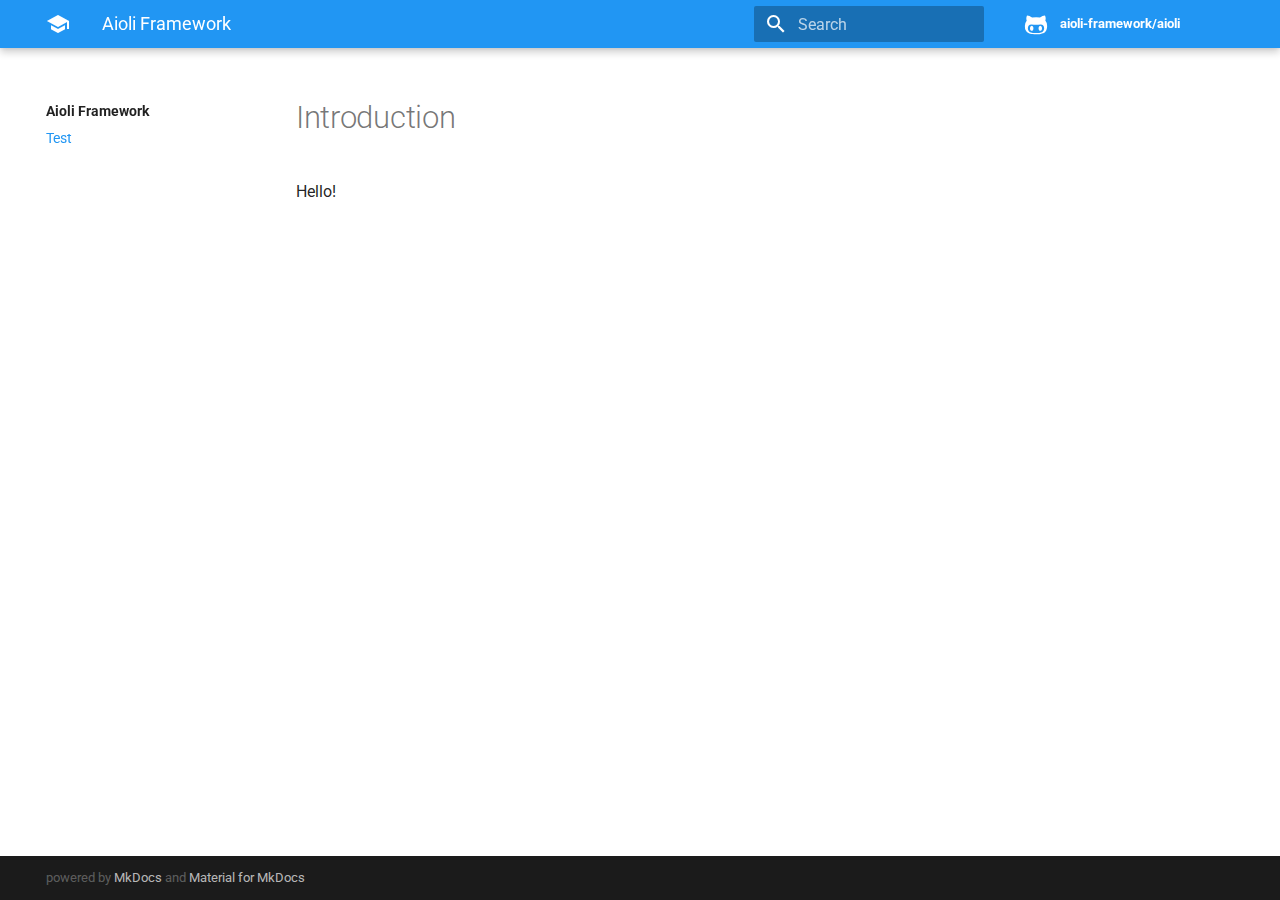
==== index.html @ d4d7bc50 "Deployed 565863e with MkDocs version: 1.0.4" ====
<!doctype html><html lang="en" class="no-js"><head><meta charset="utf-8"><meta name="viewport" content="width=device-width,initial-scale=1"><meta http-equiv="x-ua-compatible" content="ie=edge"><meta name="description" content="Framework for building performant and highly composable asyncio HTTP API packages"><meta name="lang:clipboard.copy" content="Copy to clipboard"><meta name="lang:clipboard.copied" content="Copied to clipboard"><meta name="lang:search.language" content="en"><meta name="lang:search.pipeline.stopwords" content="True"><meta name="lang:search.pipeline.trimmer" content="True"><meta name="lang:search.result.none" content="No matching documents"><meta name="lang:search.result.one" content="1 matching document"><meta name="lang:search.result.other" content="# matching documents"><meta name="lang:search.tokenizer" content="[\s\-]+"><link rel="shortcut icon" href="assets/images/favicon.png"><meta name="generator" content="mkdocs-1.0.4, mkdocs-material-4.3.1"><title>Aioli Framework</title><link rel="stylesheet" href="assets/stylesheets/application.4031d38b.css"><link rel="stylesheet" href="assets/stylesheets/application-palette.224b79ff.css"><meta name="theme-color" content="#2196f3"><script src="assets/javascripts/modernizr.74668098.js"></script><link href="https://fonts.gstatic.com" rel="preconnect" crossorigin><link rel="stylesheet" href="https://fonts.googleapis.com/css?family=Roboto:300,400,400i,700|Roboto+Mono&display=swap"><style>body,input{font-family:"Roboto","Helvetica Neue",Helvetica,Arial,sans-serif}code,kbd,pre{font-family:"Roboto Mono","Courier New",Courier,monospace}</style><link rel="stylesheet" href="assets/fonts/material-icons.css"></head><body dir="ltr" data-md-color-primary="blue" data-md-color-accent="blue"><svg class="md-svg"><defs><svg xmlns="http://www.w3.org/2000/svg" width="416" height="448" viewBox="0 0 416 448" id="__github"><path fill="currentColor" d="M160 304q0 10-3.125 20.5t-10.75 19T128 352t-18.125-8.5-10.75-19T96 304t3.125-20.5 10.75-19T128 256t18.125 8.5 10.75 19T160 304zm160 0q0 10-3.125 20.5t-10.75 19T288 352t-18.125-8.5-10.75-19T256 304t3.125-20.5 10.75-19T288 256t18.125 8.5 10.75 19T320 304zm40 0q0-30-17.25-51T296 232q-10.25 0-48.75 5.25Q229.5 240 208 240t-39.25-2.75Q130.75 232 120 232q-29.5 0-46.75 21T56 304q0 22 8 38.375t20.25 25.75 30.5 15 35 7.375 37.25 1.75h42q20.5 0 37.25-1.75t35-7.375 30.5-15 20.25-25.75T360 304zm56-44q0 51.75-15.25 82.75-9.5 19.25-26.375 33.25t-35.25 21.5-42.5 11.875-42.875 5.5T212 416q-19.5 0-35.5-.75t-36.875-3.125-38.125-7.5-34.25-12.875T37 371.5t-21.5-28.75Q0 312 0 260q0-59.25 34-99-6.75-20.5-6.75-42.5 0-29 12.75-54.5 27 0 47.5 9.875t47.25 30.875Q171.5 96 212 96q37 0 70 8 26.25-20.5 46.75-30.25T376 64q12.75 25.5 12.75 54.5 0 21.75-6.75 42 34 40 34 99.5z"/></svg></defs></svg> <input class="md-toggle" data-md-toggle="drawer" type="checkbox" id="__drawer" autocomplete="off"> <input class="md-toggle" data-md-toggle="search" type="checkbox" id="__search" autocomplete="off"> <label class="md-overlay" data-md-component="overlay" for="__drawer"></label><a href="#introduction" tabindex="1" class="md-skip">Skip to content </a><header class="md-header" data-md-component="header"><nav class="md-header-nav md-grid"><div class="md-flex"><div class="md-flex__cell md-flex__cell--shrink"><a href="." title="Aioli Framework" class="md-header-nav__button md-logo"><i class="md-icon"></i></a></div><div class="md-flex__cell md-flex__cell--shrink"><label class="md-icon md-icon--menu md-header-nav__button" for="__drawer"></label></div><div class="md-flex__cell md-flex__cell--stretch"><div class="md-flex__ellipsis md-header-nav__title" data-md-component="title"><span class="md-header-nav__topic">Aioli Framework</span><span class="md-header-nav__topic">Test</span></div></div><div class="md-flex__cell md-flex__cell--shrink"><label class="md-icon md-icon--search md-header-nav__button" for="__search"></label><div class="md-search" data-md-component="search" role="dialog"><label class="md-search__overlay" for="__search"></label><div class="md-search__inner" role="search"><form class="md-search__form" name="search"><input type="text" class="md-search__input" name="query" placeholder="Search" autocapitalize="off" autocorrect="off" autocomplete="off" spellcheck="false" data-md-component="query" data-md-state="active"> <label class="md-icon md-search__icon" for="__search"></label> <button type="reset" class="md-icon md-search__icon" data-md-component="reset" tabindex="-1">&#xE5CD;</button></form><div class="md-search__output"><div class="md-search__scrollwrap" data-md-scrollfix><div class="md-search-result" data-md-component="result"><div class="md-search-result__meta">Type to start searching</div><ol class="md-search-result__list"></ol></div></div></div></div></div></div><div class="md-flex__cell md-flex__cell--shrink"><div class="md-header-nav__source"><a href="https://github.com/aioli-framework/aioli" title="Go to repository" class="md-source" data-md-source="github"><div class="md-source__icon"><svg viewBox="0 0 24 24" width="24" height="24"><use xlink:href="#__github" width="24" height="24"></use></svg></div><div class="md-source__repository">aioli-framework/aioli</div></a></div></div></div></nav></header><div class="md-container"><main class="md-main"><div class="md-main__inner md-grid" data-md-component="container"><div class="md-sidebar md-sidebar--primary" data-md-component="navigation"><div class="md-sidebar__scrollwrap"><div class="md-sidebar__inner"><nav class="md-nav md-nav--primary" data-md-level="0"><label class="md-nav__title md-nav__title--site" for="__drawer"><a href="." title="Aioli Framework" class="md-nav__button md-logo"><i class="md-icon"></i></a>Aioli Framework</label><div class="md-nav__source"><a href="https://github.com/aioli-framework/aioli" title="Go to repository" class="md-source" data-md-source="github"><div class="md-source__icon"><svg viewBox="0 0 24 24" width="24" height="24"><use xlink:href="#__github" width="24" height="24"></use></svg></div><div class="md-source__repository">aioli-framework/aioli</div></a></div><ul class="md-nav__list" data-md-scrollfix><li class="md-nav__item md-nav__item--active"><input class="md-toggle md-nav__toggle" data-md-toggle="toc" type="checkbox" id="__toc"><a href="." title="Test" class="md-nav__link md-nav__link--active">Test</a></li></ul></nav></div></div></div><div class="md-sidebar md-sidebar--secondary" data-md-component="toc"><div class="md-sidebar__scrollwrap"><div class="md-sidebar__inner"><nav class="md-nav md-nav--secondary"></nav></div></div></div><div class="md-content"><article class="md-content__inner md-typeset"><h1 id="introduction">Introduction</h1>
<p>Hello!</p></article></div></div></main><footer class="md-footer"><div class="md-footer-meta md-typeset"><div class="md-footer-meta__inner md-grid"><div class="md-footer-copyright">powered by <a href="https://www.mkdocs.org">MkDocs</a> and <a href="https://squidfunk.github.io/mkdocs-material/">Material for MkDocs</a></div></div></div></footer></div><script src="assets/javascripts/application.b260a35d.js"></script><script>app.initialize({version:"1.0.4",url:{base:"."}})</script></body></html>
---- assets/stylesheets/application.4031d38b.css ----
@charset "UTF-8";html{box-sizing:border-box}*,:after,:before{box-sizing:inherit}html{-webkit-text-size-adjust:none;-moz-text-size-adjust:none;-ms-text-size-adjust:none;text-size-adjust:none}body{margin:0}hr{overflow:visible;box-sizing:content-box}a{-webkit-text-decoration-skip:objects}a,button,input,label{-webkit-tap-highlight-color:transparent}a{color:inherit;text-decoration:none}small,sub,sup{font-size:80%}sub,sup{position:relative;line-height:0;vertical-align:baseline}sub{bottom:-.25em}sup{top:-.5em}img{border-style:none}table{border-collapse:separate;border-spacing:0}td,th{font-weight:400;vertical-align:top}button{margin:0;padding:0;border:0;outline-style:none;background:transparent;font-size:inherit}input{border:0;outline:0}.md-clipboard:before,.md-icon,.md-nav__button,.md-nav__link:after,.md-nav__title:before,.md-search-result__article--document:before,.md-source-file:before,.md-typeset .admonition>.admonition-title:before,.md-typeset .admonition>summary:before,.md-typeset .critic.comment:before,.md-typeset .footnote-backref,.md-typeset .task-list-control .task-list-indicator:before,.md-typeset details>.admonition-title:before,.md-typeset details>summary:before,.md-typeset summary:after{font-family:Material Icons;font-style:normal;font-variant:normal;font-weight:400;line-height:1;text-transform:none;white-space:nowrap;speak:none;word-wrap:normal;direction:ltr}.md-content__icon,.md-footer-nav__button,.md-header-nav__button,.md-nav__button,.md-nav__title:before,.md-search-result__article--document:before{display:inline-block;margin:.2rem;padding:.4rem;font-size:1.2rem;cursor:pointer}.md-icon--arrow-back:before{content:""}.md-icon--arrow-forward:before{content:""}.md-icon--menu:before{content:""}.md-icon--search:before{content:""}[dir=rtl] .md-icon--arrow-back:before{content:""}[dir=rtl] .md-icon--arrow-forward:before{content:""}body{-webkit-font-smoothing:antialiased;-moz-osx-font-smoothing:grayscale}body,input{color:rgba(0,0,0,.87);-webkit-font-feature-settings:"kern","liga";font-feature-settings:"kern","liga";font-family:Helvetica Neue,Helvetica,Arial,sans-serif}code,kbd,pre{color:rgba(0,0,0,.87);-webkit-font-feature-settings:"kern";font-feature-settings:"kern";font-family:Courier New,Courier,monospace}.md-typeset{font-size:.8rem;line-height:1.6;-webkit-print-color-adjust:exact}.md-typeset blockquote,.md-typeset ol,.md-typeset p,.md-typeset ul{margin:1em 0}.md-typeset h1{margin:0 0 2rem;color:rgba(0,0,0,.54);font-size:1.5625rem;line-height:1.3}.md-typeset h1,.md-typeset h2{font-weight:300;letter-spacing:-.01em}.md-typeset h2{margin:2rem 0 .8rem;font-size:1.25rem;line-height:1.4}.md-typeset h3{margin:1.6rem 0 .8rem;font-size:1rem;font-weight:400;letter-spacing:-.01em;line-height:1.5}.md-typeset h2+h3{margin-top:.8rem}.md-typeset h4{font-size:.8rem}.md-typeset h4,.md-typeset h5,.md-typeset h6{margin:.8rem 0;font-weight:700;letter-spacing:-.01em}.md-typeset h5,.md-typeset h6{color:rgba(0,0,0,.54);font-size:.64rem}.md-typeset h5{text-transform:uppercase}.md-typeset hr{margin:1.5em 0;border-bottom:.05rem dotted rgba(0,0,0,.26)}.md-typeset a{color:#3f51b5;word-break:break-word}.md-typeset a,.md-typeset a:before{transition:color .125s}.md-typeset a:active,.md-typeset a:hover{color:#536dfe}.md-typeset code,.md-typeset pre{background-color:hsla(0,0%,92.5%,.5);color:#37474f;font-size:85%;direction:ltr}.md-typeset code{margin:0 .29412em;padding:.07353em 0;border-radius:.1rem;box-shadow:.29412em 0 0 hsla(0,0%,92.5%,.5),-.29412em 0 0 hsla(0,0%,92.5%,.5);word-break:break-word;-webkit-box-decoration-break:clone;box-decoration-break:clone}.md-typeset h1 code,.md-typeset h2 code,.md-typeset h3 code,.md-typeset h4 code,.md-typeset h5 code,.md-typeset h6 code{margin:0;background-color:transparent;box-shadow:none}.md-typeset a>code{margin:inherit;padding:inherit;border-radius:initial;background-color:inherit;color:inherit;box-shadow:none}.md-typeset pre{position:relative;margin:1em 0;border-radius:.1rem;line-height:1.4;-webkit-overflow-scrolling:touch}.md-typeset pre>code{display:block;margin:0;padding:.525rem .6rem;background-color:transparent;font-size:inherit;box-shadow:none;-webkit-box-decoration-break:slice;box-decoration-break:slice;overflow:auto}.md-typeset pre>code::-webkit-scrollbar{width:.2rem;height:.2rem}.md-typeset pre>code::-webkit-scrollbar-thumb{background-color:rgba(0,0,0,.26)}.md-typeset pre>code::-webkit-scrollbar-thumb:hover{background-color:#536dfe}.md-typeset kbd{padding:0 .29412em;border-radius:.15rem;border:.05rem solid #c9c9c9;border-bottom-color:#bcbcbc;background-color:#fcfcfc;color:#555;font-size:85%;box-shadow:0 .05rem 0 #b0b0b0;word-break:break-word}.md-typeset mark{margin:0 .25em;padding:.0625em 0;border-radius:.1rem;background-color:rgba(255,235,59,.5);box-shadow:.25em 0 0 rgba(255,235,59,.5),-.25em 0 0 rgba(255,235,59,.5);word-break:break-word;-webkit-box-decoration-break:clone;box-decoration-break:clone}.md-typeset abbr{border-bottom:.05rem dotted rgba(0,0,0,.54);text-decoration:none;cursor:help}.md-typeset small{opacity:.75}.md-typeset sub,.md-typeset sup{margin-left:.07812em}[dir=rtl] .md-typeset sub,[dir=rtl] .md-typeset sup{margin-right:.07812em;margin-left:0}.md-typeset blockquote{padding-left:.6rem;border-left:.2rem solid rgba(0,0,0,.26);color:rgba(0,0,0,.54)}[dir=rtl] .md-typeset blockquote{padding-right:.6rem;padding-left:0;border-right:.2rem solid rgba(0,0,0,.26);border-left:initial}.md-typeset ul{list-style-type:disc}.md-typeset ol,.md-typeset ul{margin-left:.625em;padding:0}[dir=rtl] .md-typeset ol,[dir=rtl] .md-typeset ul{margin-right:.625em;margin-left:0}.md-typeset ol ol,.md-typeset ul ol{list-style-type:lower-alpha}.md-typeset ol ol ol,.md-typeset ul ol ol{list-style-type:lower-roman}.md-typeset ol li,.md-typeset ul li{margin-bottom:.5em;margin-left:1.25em}[dir=rtl] .md-typeset ol li,[dir=rtl] .md-typeset ul li{margin-right:1.25em;margin-left:0}.md-typeset ol li blockquote,.md-typeset ol li p,.md-typeset ul li blockquote,.md-typeset ul li p{margin:.5em 0}.md-typeset ol li:last-child,.md-typeset ul li:last-child{margin-bottom:0}.md-typeset ol li ol,.md-typeset ol li ul,.md-typeset ul li ol,.md-typeset ul li ul{margin:.5em 0 .5em .625em}[dir=rtl] .md-typeset ol li ol,[dir=rtl] .md-typeset ol li ul,[dir=rtl] .md-typeset ul li ol,[dir=rtl] .md-typeset ul li ul{margin-right:.625em;margin-left:0}.md-typeset dd{margin:1em 0 1em 1.875em}[dir=rtl] .md-typeset dd{margin-right:1.875em;margin-left:0}.md-typeset iframe,.md-typeset img,.md-typeset svg{max-width:100%}.md-typeset table:not([class]){box-shadow:0 2px 2px 0 rgba(0,0,0,.14),0 1px 5px 0 rgba(0,0,0,.12),0 3px 1px -2px rgba(0,0,0,.2);display:inline-block;max-width:100%;border-radius:.1rem;font-size:.64rem;overflow:auto;-webkit-overflow-scrolling:touch}.md-typeset table:not([class])+*{margin-top:1.5em}.md-typeset table:not([class]) td:not([align]),.md-typeset table:not([class]) th:not([align]){text-align:left}[dir=rtl] .md-typeset table:not([class]) td:not([align]),[dir=rtl] .md-typeset table:not([class]) th:not([align]){text-align:right}.md-typeset table:not([class]) th{min-width:5rem;padding:.6rem .8rem;background-color:rgba(0,0,0,.54);color:#fff;vertical-align:top}.md-typeset table:not([class]) td{padding:.6rem .8rem;border-top:.05rem solid rgba(0,0,0,.07);vertical-align:top}.md-typeset table:not([class]) tr{transition:background-color .125s}.md-typeset table:not([class]) tr:hover{background-color:rgba(0,0,0,.035);box-shadow:inset 0 .05rem 0 #fff}.md-typeset table:not([class]) tr:first-child td{border-top:0}.md-typeset table:not([class]) a{word-break:normal}.md-typeset__scrollwrap{margin:1em -.8rem;overflow-x:auto;-webkit-overflow-scrolling:touch}.md-typeset .md-typeset__table{display:inline-block;margin-bottom:.5em;padding:0 .8rem}.md-typeset .md-typeset__table table{display:table;width:100%;margin:0;overflow:hidden}html{font-size:125%;overflow-x:hidden}body,html{height:100%}body{position:relative;font-size:.5rem}hr{display:block;height:.05rem;padding:0;border:0}.md-svg{display:none}.md-grid{max-width:61rem;margin-right:auto;margin-left:auto}.md-container,.md-main{overflow:auto}.md-container{display:table;width:100%;height:100%;padding-top:2.4rem;table-layout:fixed}.md-main{display:table-row;height:100%}.md-main__inner{height:100%;padding-top:1.5rem;padding-bottom:.05rem}.md-toggle{display:none}.md-overlay{position:fixed;top:0;width:0;height:0;transition:width 0s .25s,height 0s .25s,opacity .25s;background-color:rgba(0,0,0,.54);opacity:0;z-index:3}.md-flex{display:table}.md-flex__cell{display:table-cell;position:relative;vertical-align:top}.md-flex__cell--shrink{width:0}.md-flex__cell--stretch{display:table;width:100%;table-layout:fixed}.md-flex__ellipsis{display:table-cell;text-overflow:ellipsis;white-space:nowrap;overflow:hidden}.md-skip{position:fixed;width:.05rem;height:.05rem;margin:.5rem;padding:.3rem .5rem;-webkit-transform:translateY(.4rem);transform:translateY(.4rem);border-radius:.1rem;background-color:rgba(0,0,0,.87);color:#fff;font-size:.64rem;opacity:0;overflow:hidden}.md-skip:focus{width:auto;height:auto;clip:auto;-webkit-transform:translateX(0);transform:translateX(0);transition:opacity .175s 75ms,-webkit-transform .25s cubic-bezier(.4,0,.2,1);transition:transform .25s cubic-bezier(.4,0,.2,1),opacity .175s 75ms;transition:transform .25s cubic-bezier(.4,0,.2,1),opacity .175s 75ms,-webkit-transform .25s cubic-bezier(.4,0,.2,1);opacity:1;z-index:10}@page{margin:25mm}.md-clipboard{position:absolute;top:.3rem;right:.3rem;width:1.4rem;height:1.4rem;border-radius:.1rem;font-size:.8rem;cursor:pointer;z-index:1;-webkit-backface-visibility:hidden;backface-visibility:hidden}.md-clipboard:before{transition:color .25s,opacity .25s;color:rgba(0,0,0,.07);content:"\E14D"}.codehilite:hover .md-clipboard:before,.md-typeset .highlight:hover .md-clipboard:before,pre:hover .md-clipboard:before{color:rgba(0,0,0,.54)}.md-clipboard:focus:before,.md-clipboard:hover:before{color:#536dfe}.md-clipboard__message{display:block;position:absolute;top:0;right:1.7rem;padding:.3rem .5rem;-webkit-transform:translateX(.4rem);transform:translateX(.4rem);transition:opacity .175s,-webkit-transform .25s cubic-bezier(.9,.1,.9,0);transition:transform .25s cubic-bezier(.9,.1,.9,0),opacity .175s;transition:transform .25s cubic-bezier(.9,.1,.9,0),opacity .175s,-webkit-transform .25s cubic-bezier(.9,.1,.9,0);border-radius:.1rem;background-color:rgba(0,0,0,.54);color:#fff;font-size:.64rem;white-space:nowrap;opacity:0;pointer-events:none}.md-clipboard__message--active{-webkit-transform:translateX(0);transform:translateX(0);transition:opacity .175s 75ms,-webkit-transform .25s cubic-bezier(.4,0,.2,1);transition:transform .25s cubic-bezier(.4,0,.2,1),opacity .175s 75ms;transition:transform .25s cubic-bezier(.4,0,.2,1),opacity .175s 75ms,-webkit-transform .25s cubic-bezier(.4,0,.2,1);opacity:1;pointer-events:auto}.md-clipboard__message:before{content:attr(aria-label)}.md-clipboard__message:after{display:block;position:absolute;top:50%;right:-.2rem;width:0;margin-top:-.2rem;border-color:transparent rgba(0,0,0,.54);border-style:solid;border-width:.2rem 0 .2rem .2rem;content:""}.md-content__inner{margin:0 .8rem 1.2rem;padding-top:.6rem}.md-content__inner:before{display:block;height:.4rem;content:""}.md-content__inner>:last-child{margin-bottom:0}.md-content__icon{position:relative;margin:.4rem 0;padding:0;float:right}.md-typeset .md-content__icon{color:rgba(0,0,0,.26)}.md-header{position:fixed;top:0;right:0;left:0;height:2.4rem;transition:background-color .25s,color .25s;background-color:#3f51b5;color:#fff;box-shadow:none;z-index:2;-webkit-backface-visibility:hidden;backface-visibility:hidden}.no-js .md-header{transition:none;box-shadow:none}.md-header[data-md-state=shadow]{transition:background-color .25s,color .25s,box-shadow .25s;box-shadow:0 0 .2rem rgba(0,0,0,.1),0 .2rem .4rem rgba(0,0,0,.2)}.md-header-nav{padding:0 .2rem}.md-header-nav__button{position:relative;transition:opacity .25s;z-index:1}.md-header-nav__button:hover{opacity:.7}.md-header-nav__button.md-logo *{display:block}.no-js .md-header-nav__button.md-icon--search{display:none}.md-header-nav__topic{display:block;position:absolute;transition:opacity .15s,-webkit-transform .4s cubic-bezier(.1,.7,.1,1);transition:transform .4s cubic-bezier(.1,.7,.1,1),opacity .15s;transition:transform .4s cubic-bezier(.1,.7,.1,1),opacity .15s,-webkit-transform .4s cubic-bezier(.1,.7,.1,1);text-overflow:ellipsis;white-space:nowrap;overflow:hidden}.md-header-nav__topic+.md-header-nav__topic{-webkit-transform:translateX(1.25rem);transform:translateX(1.25rem);transition:opacity .15s,-webkit-transform .4s cubic-bezier(1,.7,.1,.1);transition:transform .4s cubic-bezier(1,.7,.1,.1),opacity .15s;transition:transform .4s cubic-bezier(1,.7,.1,.1),opacity .15s,-webkit-transform .4s cubic-bezier(1,.7,.1,.1);opacity:0;z-index:-1;pointer-events:none}[dir=rtl] .md-header-nav__topic+.md-header-nav__topic{-webkit-transform:translateX(-1.25rem);transform:translateX(-1.25rem)}.no-js .md-header-nav__topic{position:static}.no-js .md-header-nav__topic+.md-header-nav__topic{display:none}.md-header-nav__title{padding:0 1rem;font-size:.9rem;line-height:2.4rem}.md-header-nav__title[data-md-state=active] .md-header-nav__topic{-webkit-transform:translateX(-1.25rem);transform:translateX(-1.25rem);transition:opacity .15s,-webkit-transform .4s cubic-bezier(1,.7,.1,.1);transition:transform .4s cubic-bezier(1,.7,.1,.1),opacity .15s;transition:transform .4s cubic-bezier(1,.7,.1,.1),opacity .15s,-webkit-transform .4s cubic-bezier(1,.7,.1,.1);opacity:0;z-index:-1;pointer-events:none}[dir=rtl] .md-header-nav__title[data-md-state=active] .md-header-nav__topic{-webkit-transform:translateX(1.25rem);transform:translateX(1.25rem)}.md-header-nav__title[data-md-state=active] .md-header-nav__topic+.md-header-nav__topic{-webkit-transform:translateX(0);transform:translateX(0);transition:opacity .15s,-webkit-transform .4s cubic-bezier(.1,.7,.1,1);transition:transform .4s cubic-bezier(.1,.7,.1,1),opacity .15s;transition:transform .4s cubic-bezier(.1,.7,.1,1),opacity .15s,-webkit-transform .4s cubic-bezier(.1,.7,.1,1);opacity:1;z-index:0;pointer-events:auto}.md-header-nav__source{display:none}.md-hero{transition:background .25s;background-color:#3f51b5;color:#fff;font-size:1rem;overflow:hidden}.md-hero__inner{margin-top:1rem;padding:.8rem .8rem .4rem;transition:opacity .25s,-webkit-transform .4s cubic-bezier(.1,.7,.1,1);transition:transform .4s cubic-bezier(.1,.7,.1,1),opacity .25s;transition:transform .4s cubic-bezier(.1,.7,.1,1),opacity .25s,-webkit-transform .4s cubic-bezier(.1,.7,.1,1);transition-delay:.1s}[data-md-state=hidden] .md-hero__inner{pointer-events:none;-webkit-transform:translateY(.625rem);transform:translateY(.625rem);transition:opacity .1s 0s,-webkit-transform 0s .4s;transition:transform 0s .4s,opacity .1s 0s;transition:transform 0s .4s,opacity .1s 0s,-webkit-transform 0s .4s;opacity:0}.md-hero--expand .md-hero__inner{margin-bottom:1.2rem}.md-footer-nav{background-color:rgba(0,0,0,.87);color:#fff}.md-footer-nav__inner{padding:.2rem;overflow:auto}.md-footer-nav__link{padding-top:1.4rem;padding-bottom:.4rem;transition:opacity .25s}.md-footer-nav__link:hover{opacity:.7}.md-footer-nav__link--prev{width:25%;float:left}[dir=rtl] .md-footer-nav__link--prev{float:right}.md-footer-nav__link--next{width:75%;float:right;text-align:right}[dir=rtl] .md-footer-nav__link--next{float:left;text-align:left}.md-footer-nav__button{transition:background .25s}.md-footer-nav__title{position:relative;padding:0 1rem;font-size:.9rem;line-height:2.4rem}.md-footer-nav__direction{position:absolute;right:0;left:0;margin-top:-1rem;padding:0 1rem;color:hsla(0,0%,100%,.7);font-size:.75rem}.md-footer-meta{background-color:rgba(0,0,0,.895)}.md-footer-meta__inner{padding:.2rem;overflow:auto}html .md-footer-meta.md-typeset a{color:hsla(0,0%,100%,.7)}html .md-footer-meta.md-typeset a:focus,html .md-footer-meta.md-typeset a:hover{color:#fff}.md-footer-copyright{margin:0 .6rem;padding:.4rem 0;color:hsla(0,0%,100%,.3);font-size:.64rem}.md-footer-copyright__highlight{color:hsla(0,0%,100%,.7)}.md-footer-social{margin:0 .4rem;padding:.2rem 0 .6rem}.md-footer-social__link{display:inline-block;width:1.6rem;height:1.6rem;font-size:.8rem;text-align:center}.md-footer-social__link:before{line-height:1.9}.md-nav{font-size:.7rem;line-height:1.3}.md-nav__title{display:block;padding:0 .6rem;font-weight:700;text-overflow:ellipsis;overflow:hidden}.md-nav__title:before{display:none;content:"\E5C4"}[dir=rtl] .md-nav__title:before{content:"\E5C8"}.md-nav__title .md-nav__button{display:none}.md-nav__list{margin:0;padding:0;list-style:none}.md-nav__item{padding:0 .6rem}.md-nav__item:last-child{padding-bottom:.6rem}.md-nav__item .md-nav__item{padding-right:0}[dir=rtl] .md-nav__item .md-nav__item{padding-right:.6rem;padding-left:0}.md-nav__item .md-nav__item:last-child{padding-bottom:0}.md-nav__button img{width:100%;height:auto}.md-nav__link{display:block;margin-top:.625em;transition:color .125s;text-overflow:ellipsis;cursor:pointer;overflow:hidden}.md-nav__item--nested>.md-nav__link:after{content:"\E313"}html .md-nav__link[for=__toc],html .md-nav__link[for=__toc]+.md-nav__link:after,html .md-nav__link[for=__toc]~.md-nav{display:none}.md-nav__link[data-md-state=blur]{color:rgba(0,0,0,.54)}.md-nav__link--active,.md-nav__link:active{color:#3f51b5}.md-nav__item--nested>.md-nav__link{color:inherit}.md-nav__link:focus,.md-nav__link:hover{color:#536dfe}.md-nav__source,.no-js .md-search{display:none}.md-search__overlay{opacity:0;z-index:1}.md-search__form{position:relative}.md-search__input{position:relative;padding:0 2.2rem 0 3.6rem;text-overflow:ellipsis;z-index:2}[dir=rtl] .md-search__input{padding:0 3.6rem 0 2.2rem}.md-search__input::-webkit-input-placeholder{transition:color .25s cubic-bezier(.1,.7,.1,1)}.md-search__input:-ms-input-placeholder{transition:color .25s cubic-bezier(.1,.7,.1,1)}.md-search__input::-ms-input-placeholder{transition:color .25s cubic-bezier(.1,.7,.1,1)}.md-search__input::placeholder{transition:color .25s cubic-bezier(.1,.7,.1,1)}.md-search__input::-webkit-input-placeholder,.md-search__input~.md-search__icon{color:rgba(0,0,0,.54)}.md-search__input:-ms-input-placeholder,.md-search__input~.md-search__icon{color:rgba(0,0,0,.54)}.md-search__input::-ms-input-placeholder,.md-search__input~.md-search__icon{color:rgba(0,0,0,.54)}.md-search__input::placeholder,.md-search__input~.md-search__icon{color:rgba(0,0,0,.54)}.md-search__input::-ms-clear{display:none}.md-search__icon{position:absolute;transition:color .25s cubic-bezier(.1,.7,.1,1),opacity .25s;font-size:1.2rem;cursor:pointer;z-index:2}.md-search__icon:hover{opacity:.7}.md-search__icon[for=__search]{top:.3rem;left:.5rem}[dir=rtl] .md-search__icon[for=__search]{right:.5rem;left:auto}.md-search__icon[for=__search]:before{content:"\E8B6"}.md-search__icon[type=reset]{top:.3rem;right:.5rem;-webkit-transform:scale(.125);transform:scale(.125);transition:opacity .15s,-webkit-transform .15s cubic-bezier(.1,.7,.1,1);transition:transform .15s cubic-bezier(.1,.7,.1,1),opacity .15s;transition:transform .15s cubic-bezier(.1,.7,.1,1),opacity .15s,-webkit-transform .15s cubic-bezier(.1,.7,.1,1);opacity:0}[dir=rtl] .md-search__icon[type=reset]{right:auto;left:.5rem}[data-md-toggle=search]:checked~.md-header .md-search__input:valid~.md-search__icon[type=reset]{-webkit-transform:scale(1);transform:scale(1);opacity:1}[data-md-toggle=search]:checked~.md-header .md-search__input:valid~.md-search__icon[type=reset]:hover{opacity:.7}.md-search__output{position:absolute;width:100%;border-radius:0 0 .1rem .1rem;overflow:hidden;z-index:1}.md-search__scrollwrap{height:100%;background-color:#fff;box-shadow:inset 0 .05rem 0 rgba(0,0,0,.07);overflow-y:auto;-webkit-overflow-scrolling:touch}.md-search-result{color:rgba(0,0,0,.87);word-break:break-word}.md-search-result__meta{padding:0 .8rem;background-color:rgba(0,0,0,.07);color:rgba(0,0,0,.54);font-size:.64rem;line-height:1.8rem}.md-search-result__list{margin:0;padding:0;border-top:.05rem solid rgba(0,0,0,.07);list-style:none}.md-search-result__item{box-shadow:0 -.05rem 0 rgba(0,0,0,.07)}.md-search-result__link{display:block;transition:background .25s;outline:0;overflow:hidden}.md-search-result__link:hover,.md-search-result__link[data-md-state=active]{background-color:rgba(83,109,254,.1)}.md-search-result__link:hover .md-search-result__article:before,.md-search-result__link[data-md-state=active] .md-search-result__article:before{opacity:.7}.md-search-result__link:last-child .md-search-result__teaser{margin-bottom:.6rem}.md-search-result__article{position:relative;padding:0 .8rem;overflow:auto}.md-search-result__article--document:before{position:absolute;left:0;margin:.1rem;transition:opacity .25s;color:rgba(0,0,0,.54);content:"\E880"}[dir=rtl] .md-search-result__article--document:before{right:0;left:auto}.md-search-result__article--document .md-search-result__title{margin:.55rem 0;font-size:.8rem;font-weight:400;line-height:1.4}.md-search-result__title{margin:.5em 0;font-size:.64rem;font-weight:700;line-height:1.4}.md-search-result__teaser{display:-webkit-box;max-height:1.65rem;margin:.5em 0;color:rgba(0,0,0,.54);font-size:.64rem;line-height:1.4;text-overflow:ellipsis;overflow:hidden;-webkit-line-clamp:2}.md-search-result em{font-style:normal;font-weight:700;text-decoration:underline}.md-sidebar{position:absolute;width:12.1rem;padding:1.2rem 0;overflow:hidden}.md-sidebar[data-md-state=lock]{position:fixed;top:2.4rem}.md-sidebar--secondary{display:none}.md-sidebar__scrollwrap{max-height:100%;margin:0 .2rem;overflow-y:auto;-webkit-backface-visibility:hidden;backface-visibility:hidden}.md-sidebar__scrollwrap::-webkit-scrollbar{width:.2rem;height:.2rem}.md-sidebar__scrollwrap::-webkit-scrollbar-thumb{background-color:rgba(0,0,0,.26)}.md-sidebar__scrollwrap::-webkit-scrollbar-thumb:hover{background-color:#536dfe}@-webkit-keyframes md-source__facts--done{0%{height:0}to{height:.65rem}}@keyframes md-source__facts--done{0%{height:0}to{height:.65rem}}@-webkit-keyframes md-source__fact--done{0%{-webkit-transform:translateY(100%);transform:translateY(100%);opacity:0}50%{opacity:0}to{-webkit-transform:translateY(0);transform:translateY(0);opacity:1}}@keyframes md-source__fact--done{0%{-webkit-transform:translateY(100%);transform:translateY(100%);opacity:0}50%{opacity:0}to{-webkit-transform:translateY(0);transform:translateY(0);opacity:1}}.md-source{display:block;padding-right:.6rem;transition:opacity .25s;font-size:.65rem;line-height:1.2;white-space:nowrap}[dir=rtl] .md-source{padding-right:0;padding-left:.6rem}.md-source:hover{opacity:.7}.md-source:after,.md-source__icon{display:inline-block;height:2.4rem;content:"";vertical-align:middle}.md-source__icon{width:2.4rem}.md-source__icon svg{width:1.2rem;height:1.2rem;margin-top:.6rem;margin-left:.6rem}[dir=rtl] .md-source__icon svg{margin-right:.6rem;margin-left:0}.md-source__icon+.md-source__repository{margin-left:-2rem;padding-left:2rem}[dir=rtl] .md-source__icon+.md-source__repository{margin-right:-2rem;margin-left:0;padding-right:2rem;padding-left:0}.md-source__repository{display:inline-block;max-width:100%;margin-left:.6rem;font-weight:700;text-overflow:ellipsis;overflow:hidden;vertical-align:middle}.md-source__facts{margin:0;padding:0;font-size:.55rem;font-weight:700;list-style-type:none;opacity:.75;overflow:hidden}[data-md-state=done] .md-source__facts{-webkit-animation:md-source__facts--done .25s ease-in;animation:md-source__facts--done .25s ease-in}.md-source__fact{float:left}[dir=rtl] .md-source__fact{float:right}[data-md-state=done] .md-source__fact{-webkit-animation:md-source__fact--done .4s ease-out;animation:md-source__fact--done .4s ease-out}.md-source__fact:before{margin:0 .1rem;content:"\00B7"}.md-source__fact:first-child:before{display:none}.md-source-file{display:inline-block;margin:1em .5em 1em 0;padding-right:.25rem;border-radius:.1rem;background-color:rgba(0,0,0,.07);font-size:.64rem;list-style-type:none;cursor:pointer;overflow:hidden}.md-source-file:before{display:inline-block;margin-right:.25rem;padding:.25rem;background-color:rgba(0,0,0,.26);color:#fff;font-size:.8rem;content:"\E86F";vertical-align:middle}html .md-source-file{transition:background .4s,color .4s,box-shadow .4s cubic-bezier(.4,0,.2,1)}html .md-source-file:before{transition:inherit}html body .md-typeset .md-source-file{color:rgba(0,0,0,.54)}.md-source-file:hover{box-shadow:0 0 8px rgba(0,0,0,.18),0 8px 16px rgba(0,0,0,.36)}.md-source-file:hover:before{background-color:#536dfe}.md-tabs{width:100%;transition:background .25s;background-color:#3f51b5;color:#fff;overflow:auto}.md-tabs__list{margin:0 0 0 .2rem;padding:0;list-style:none;white-space:nowrap}.md-tabs__item{display:inline-block;height:2.4rem;padding-right:.6rem;padding-left:.6rem}.md-tabs__link{display:block;margin-top:.8rem;transition:opacity .25s,-webkit-transform .4s cubic-bezier(.1,.7,.1,1);transition:transform .4s cubic-bezier(.1,.7,.1,1),opacity .25s;transition:transform .4s cubic-bezier(.1,.7,.1,1),opacity .25s,-webkit-transform .4s cubic-bezier(.1,.7,.1,1);font-size:.7rem;opacity:.7}.md-tabs__link--active,.md-tabs__link:hover{color:inherit;opacity:1}.md-tabs__item:nth-child(2) .md-tabs__link{transition-delay:.02s}.md-tabs__item:nth-child(3) .md-tabs__link{transition-delay:.04s}.md-tabs__item:nth-child(4) .md-tabs__link{transition-delay:.06s}.md-tabs__item:nth-child(5) .md-tabs__link{transition-delay:.08s}.md-tabs__item:nth-child(6) .md-tabs__link{transition-delay:.1s}.md-tabs__item:nth-child(7) .md-tabs__link{transition-delay:.12s}.md-tabs__item:nth-child(8) .md-tabs__link{transition-delay:.14s}.md-tabs__item:nth-child(9) .md-tabs__link{transition-delay:.16s}.md-tabs__item:nth-child(10) .md-tabs__link{transition-delay:.18s}.md-tabs__item:nth-child(11) .md-tabs__link{transition-delay:.2s}.md-tabs__item:nth-child(12) .md-tabs__link{transition-delay:.22s}.md-tabs__item:nth-child(13) .md-tabs__link{transition-delay:.24s}.md-tabs__item:nth-child(14) .md-tabs__link{transition-delay:.26s}.md-tabs__item:nth-child(15) .md-tabs__link{transition-delay:.28s}.md-tabs__item:nth-child(16) .md-tabs__link{transition-delay:.3s}.md-tabs[data-md-state=hidden]{pointer-events:none}.md-tabs[data-md-state=hidden] .md-tabs__link{-webkit-transform:translateY(50%);transform:translateY(50%);transition:color .25s,opacity .1s,-webkit-transform 0s .4s;transition:color .25s,transform 0s .4s,opacity .1s;transition:color .25s,transform 0s .4s,opacity .1s,-webkit-transform 0s .4s;opacity:0}.md-typeset .admonition,.md-typeset details{box-shadow:0 2px 2px 0 rgba(0,0,0,.14),0 1px 5px 0 rgba(0,0,0,.12),0 3px 1px -2px rgba(0,0,0,.2);position:relative;margin:1.5625em 0;padding:0 .6rem;border-left:.2rem solid #448aff;border-radius:.1rem;font-size:.64rem;overflow:auto}[dir=rtl] .md-typeset .admonition,[dir=rtl] .md-typeset details{border-right:.2rem solid #448aff;border-left:none}html .md-typeset .admonition>:last-child,html .md-typeset details>:last-child{margin-bottom:.6rem}.md-typeset .admonition .admonition,.md-typeset .admonition details,.md-typeset details .admonition,.md-typeset details details{margin:1em 0}.md-typeset .admonition>.admonition-title,.md-typeset .admonition>summary,.md-typeset details>.admonition-title,.md-typeset details>summary{margin:0 -.6rem;padding:.4rem .6rem .4rem 2rem;border-bottom:.05rem solid rgba(68,138,255,.1);background-color:rgba(68,138,255,.1);font-weight:700}[dir=rtl] .md-typeset .admonition>.admonition-title,[dir=rtl] .md-typeset .admonition>summary,[dir=rtl] .md-typeset details>.admonition-title,[dir=rtl] .md-typeset details>summary{padding:.4rem 2rem .4rem .6rem}.md-typeset .admonition>.admonition-title:last-child,.md-typeset .admonition>summary:last-child,.md-typeset details>.admonition-title:last-child,.md-typeset details>summary:last-child{margin-bottom:0}.md-typeset .admonition>.admonition-title:before,.md-typeset .admonition>summary:before,.md-typeset details>.admonition-title:before,.md-typeset details>summary:before{position:absolute;left:.6rem;color:#448aff;font-size:1rem;content:"\E3C9"}[dir=rtl] .md-typeset .admonition>.admonition-title:before,[dir=rtl] .md-typeset .admonition>summary:before,[dir=rtl] .md-typeset details>.admonition-title:before,[dir=rtl] .md-typeset details>summary:before{right:.6rem;left:auto}.md-typeset .admonition.abstract,.md-typeset .admonition.summary,.md-typeset .admonition.tldr,.md-typeset details.abstract,.md-typeset details.summary,.md-typeset details.tldr{border-left-color:#00b0ff}[dir=rtl] .md-typeset .admonition.abstract,[dir=rtl] .md-typeset .admonition.summary,[dir=rtl] .md-typeset .admonition.tldr,[dir=rtl] .md-typeset details.abstract,[dir=rtl] .md-typeset details.summary,[dir=rtl] .md-typeset details.tldr{border-right-color:#00b0ff}.md-typeset .admonition.abstract>.admonition-title,.md-typeset .admonition.abstract>summary,.md-typeset .admonition.summary>.admonition-title,.md-typeset .admonition.summary>summary,.md-typeset .admonition.tldr>.admonition-title,.md-typeset .admonition.tldr>summary,.md-typeset details.abstract>.admonition-title,.md-typeset details.abstract>summary,.md-typeset details.summary>.admonition-title,.md-typeset details.summary>summary,.md-typeset details.tldr>.admonition-title,.md-typeset details.tldr>summary{border-bottom-color:rgba(0,176,255,.1);background-color:rgba(0,176,255,.1)}.md-typeset .admonition.abstract>.admonition-title:before,.md-typeset .admonition.abstract>summary:before,.md-typeset .admonition.summary>.admonition-title:before,.md-typeset .admonition.summary>summary:before,.md-typeset .admonition.tldr>.admonition-title:before,.md-typeset .admonition.tldr>summary:before,.md-typeset details.abstract>.admonition-title:before,.md-typeset details.abstract>summary:before,.md-typeset details.summary>.admonition-title:before,.md-typeset details.summary>summary:before,.md-typeset details.tldr>.admonition-title:before,.md-typeset details.tldr>summary:before{color:#00b0ff;content:""}.md-typeset .admonition.info,.md-typeset .admonition.todo,.md-typeset details.info,.md-typeset details.todo{border-left-color:#00b8d4}[dir=rtl] .md-typeset .admonition.info,[dir=rtl] .md-typeset .admonition.todo,[dir=rtl] .md-typeset details.info,[dir=rtl] .md-typeset details.todo{border-right-color:#00b8d4}.md-typeset .admonition.info>.admonition-title,.md-typeset .admonition.info>summary,.md-typeset .admonition.todo>.admonition-title,.md-typeset .admonition.todo>summary,.md-typeset details.info>.admonition-title,.md-typeset details.info>summary,.md-typeset details.todo>.admonition-title,.md-typeset details.todo>summary{border-bottom-color:rgba(0,184,212,.1);background-color:rgba(0,184,212,.1)}.md-typeset .admonition.info>.admonition-title:before,.md-typeset .admonition.info>summary:before,.md-typeset .admonition.todo>.admonition-title:before,.md-typeset .admonition.todo>summary:before,.md-typeset details.info>.admonition-title:before,.md-typeset details.info>summary:before,.md-typeset details.todo>.admonition-title:before,.md-typeset details.todo>summary:before{color:#00b8d4;content:""}.md-typeset .admonition.hint,.md-typeset .admonition.important,.md-typeset .admonition.tip,.md-typeset details.hint,.md-typeset details.important,.md-typeset details.tip{border-left-color:#00bfa5}[dir=rtl] .md-typeset .admonition.hint,[dir=rtl] .md-typeset .admonition.important,[dir=rtl] .md-typeset .admonition.tip,[dir=rtl] .md-typeset details.hint,[dir=rtl] .md-typeset details.important,[dir=rtl] .md-typeset details.tip{border-right-color:#00bfa5}.md-typeset .admonition.hint>.admonition-title,.md-typeset .admonition.hint>summary,.md-typeset .admonition.important>.admonition-title,.md-typeset .admonition.important>summary,.md-typeset .admonition.tip>.admonition-title,.md-typeset .admonition.tip>summary,.md-typeset details.hint>.admonition-title,.md-typeset details.hint>summary,.md-typeset details.important>.admonition-title,.md-typeset details.important>summary,.md-typeset details.tip>.admonition-title,.md-typeset details.tip>summary{border-bottom-color:rgba(0,191,165,.1);background-color:rgba(0,191,165,.1)}.md-typeset .admonition.hint>.admonition-title:before,.md-typeset .admonition.hint>summary:before,.md-typeset .admonition.important>.admonition-title:before,.md-typeset .admonition.important>summary:before,.md-typeset .admonition.tip>.admonition-title:before,.md-typeset .admonition.tip>summary:before,.md-typeset details.hint>.admonition-title:before,.md-typeset details.hint>summary:before,.md-typeset details.important>.admonition-title:before,.md-typeset details.important>summary:before,.md-typeset details.tip>.admonition-title:before,.md-typeset details.tip>summary:before{color:#00bfa5;content:""}.md-typeset .admonition.check,.md-typeset .admonition.done,.md-typeset .admonition.success,.md-typeset details.check,.md-typeset details.done,.md-typeset details.success{border-left-color:#00c853}[dir=rtl] .md-typeset .admonition.check,[dir=rtl] .md-typeset .admonition.done,[dir=rtl] .md-typeset .admonition.success,[dir=rtl] .md-typeset details.check,[dir=rtl] .md-typeset details.done,[dir=rtl] .md-typeset details.success{border-right-color:#00c853}.md-typeset .admonition.check>.admonition-title,.md-typeset .admonition.check>summary,.md-typeset .admonition.done>.admonition-title,.md-typeset .admonition.done>summary,.md-typeset .admonition.success>.admonition-title,.md-typeset .admonition.success>summary,.md-typeset details.check>.admonition-title,.md-typeset details.check>summary,.md-typeset details.done>.admonition-title,.md-typeset details.done>summary,.md-typeset details.success>.admonition-title,.md-typeset details.success>summary{border-bottom-color:rgba(0,200,83,.1);background-color:rgba(0,200,83,.1)}.md-typeset .admonition.check>.admonition-title:before,.md-typeset .admonition.check>summary:before,.md-typeset .admonition.done>.admonition-title:before,.md-typeset .admonition.done>summary:before,.md-typeset .admonition.success>.admonition-title:before,.md-typeset .admonition.success>summary:before,.md-typeset details.check>.admonition-title:before,.md-typeset details.check>summary:before,.md-typeset details.done>.admonition-title:before,.md-typeset details.done>summary:before,.md-typeset details.success>.admonition-title:before,.md-typeset details.success>summary:before{color:#00c853;content:""}.md-typeset .admonition.faq,.md-typeset .admonition.help,.md-typeset .admonition.question,.md-typeset details.faq,.md-typeset details.help,.md-typeset details.question{border-left-color:#64dd17}[dir=rtl] .md-typeset .admonition.faq,[dir=rtl] .md-typeset .admonition.help,[dir=rtl] .md-typeset .admonition.question,[dir=rtl] .md-typeset details.faq,[dir=rtl] .md-typeset details.help,[dir=rtl] .md-typeset details.question{border-right-color:#64dd17}.md-typeset .admonition.faq>.admonition-title,.md-typeset .admonition.faq>summary,.md-typeset .admonition.help>.admonition-title,.md-typeset .admonition.help>summary,.md-typeset .admonition.question>.admonition-title,.md-typeset .admonition.question>summary,.md-typeset details.faq>.admonition-title,.md-typeset details.faq>summary,.md-typeset details.help>.admonition-title,.md-typeset details.help>summary,.md-typeset details.question>.admonition-title,.md-typeset details.question>summary{border-bottom-color:rgba(100,221,23,.1);background-color:rgba(100,221,23,.1)}.md-typeset .admonition.faq>.admonition-title:before,.md-typeset .admonition.faq>summary:before,.md-typeset .admonition.help>.admonition-title:before,.md-typeset .admonition.help>summary:before,.md-typeset .admonition.question>.admonition-title:before,.md-typeset .admonition.question>summary:before,.md-typeset details.faq>.admonition-title:before,.md-typeset details.faq>summary:before,.md-typeset details.help>.admonition-title:before,.md-typeset details.help>summary:before,.md-typeset details.question>.admonition-title:before,.md-typeset details.question>summary:before{color:#64dd17;content:""}.md-typeset .admonition.attention,.md-typeset .admonition.caution,.md-typeset .admonition.warning,.md-typeset details.attention,.md-typeset details.caution,.md-typeset details.warning{border-left-color:#ff9100}[dir=rtl] .md-typeset .admonition.attention,[dir=rtl] .md-typeset .admonition.caution,[dir=rtl] .md-typeset .admonition.warning,[dir=rtl] .md-typeset details.attention,[dir=rtl] .md-typeset details.caution,[dir=rtl] .md-typeset details.warning{border-right-color:#ff9100}.md-typeset .admonition.attention>.admonition-title,.md-typeset .admonition.attention>summary,.md-typeset .admonition.caution>.admonition-title,.md-typeset .admonition.caution>summary,.md-typeset .admonition.warning>.admonition-title,.md-typeset .admonition.warning>summary,.md-typeset details.attention>.admonition-title,.md-typeset details.attention>summary,.md-typeset details.caution>.admonition-title,.md-typeset details.caution>summary,.md-typeset details.warning>.admonition-title,.md-typeset details.warning>summary{border-bottom-color:rgba(255,145,0,.1);background-color:rgba(255,145,0,.1)}.md-typeset .admonition.attention>.admonition-title:before,.md-typeset .admonition.attention>summary:before,.md-typeset .admonition.caution>.admonition-title:before,.md-typeset .admonition.caution>summary:before,.md-typeset .admonition.warning>.admonition-title:before,.md-typeset .admonition.warning>summary:before,.md-typeset details.attention>.admonition-title:before,.md-typeset details.attention>summary:before,.md-typeset details.caution>.admonition-title:before,.md-typeset details.caution>summary:before,.md-typeset details.warning>.admonition-title:before,.md-typeset details.warning>summary:before{color:#ff9100;content:""}.md-typeset .admonition.fail,.md-typeset .admonition.failure,.md-typeset .admonition.missing,.md-typeset details.fail,.md-typeset details.failure,.md-typeset details.missing{border-left-color:#ff5252}[dir=rtl] .md-typeset .admonition.fail,[dir=rtl] .md-typeset .admonition.failure,[dir=rtl] .md-typeset .admonition.missing,[dir=rtl] .md-typeset details.fail,[dir=rtl] .md-typeset details.failure,[dir=rtl] .md-typeset details.missing{border-right-color:#ff5252}.md-typeset .admonition.fail>.admonition-title,.md-typeset .admonition.fail>summary,.md-typeset .admonition.failure>.admonition-title,.md-typeset .admonition.failure>summary,.md-typeset .admonition.missing>.admonition-title,.md-typeset .admonition.missing>summary,.md-typeset details.fail>.admonition-title,.md-typeset details.fail>summary,.md-typeset details.failure>.admonition-title,.md-typeset details.failure>summary,.md-typeset details.missing>.admonition-title,.md-typeset details.missing>summary{border-bottom-color:rgba(255,82,82,.1);background-color:rgba(255,82,82,.1)}.md-typeset .admonition.fail>.admonition-title:before,.md-typeset .admonition.fail>summary:before,.md-typeset .admonition.failure>.admonition-title:before,.md-typeset .admonition.failure>summary:before,.md-typeset .admonition.missing>.admonition-title:before,.md-typeset .admonition.missing>summary:before,.md-typeset details.fail>.admonition-title:before,.md-typeset details.fail>summary:before,.md-typeset details.failure>.admonition-title:before,.md-typeset details.failure>summary:before,.md-typeset details.missing>.admonition-title:before,.md-typeset details.missing>summary:before{color:#ff5252;content:""}.md-typeset .admonition.danger,.md-typeset .admonition.error,.md-typeset details.danger,.md-typeset details.error{border-left-color:#ff1744}[dir=rtl] .md-typeset .admonition.danger,[dir=rtl] .md-typeset .admonition.error,[dir=rtl] .md-typeset details.danger,[dir=rtl] .md-typeset details.error{border-right-color:#ff1744}.md-typeset .admonition.danger>.admonition-title,.md-typeset .admonition.danger>summary,.md-typeset .admonition.error>.admonition-title,.md-typeset .admonition.error>summary,.md-typeset details.danger>.admonition-title,.md-typeset details.danger>summary,.md-typeset details.error>.admonition-title,.md-typeset details.error>summary{border-bottom-color:rgba(255,23,68,.1);background-color:rgba(255,23,68,.1)}.md-typeset .admonition.danger>.admonition-title:before,.md-typeset .admonition.danger>summary:before,.md-typeset .admonition.error>.admonition-title:before,.md-typeset .admonition.error>summary:before,.md-typeset details.danger>.admonition-title:before,.md-typeset details.danger>summary:before,.md-typeset details.error>.admonition-title:before,.md-typeset details.error>summary:before{color:#ff1744;content:""}.md-typeset .admonition.bug,.md-typeset details.bug{border-left-color:#f50057}[dir=rtl] .md-typeset .admonition.bug,[dir=rtl] .md-typeset details.bug{border-right-color:#f50057}.md-typeset .admonition.bug>.admonition-title,.md-typeset .admonition.bug>summary,.md-typeset details.bug>.admonition-title,.md-typeset details.bug>summary{border-bottom-color:rgba(245,0,87,.1);background-color:rgba(245,0,87,.1)}.md-typeset .admonition.bug>.admonition-title:before,.md-typeset .admonition.bug>summary:before,.md-typeset details.bug>.admonition-title:before,.md-typeset details.bug>summary:before{color:#f50057;content:""}.md-typeset .admonition.example,.md-typeset details.example{border-left-color:#651fff}[dir=rtl] .md-typeset .admonition.example,[dir=rtl] .md-typeset details.example{border-right-color:#651fff}.md-typeset .admonition.example>.admonition-title,.md-typeset .admonition.example>summary,.md-typeset details.example>.admonition-title,.md-typeset details.example>summary{border-bottom-color:rgba(101,31,255,.1);background-color:rgba(101,31,255,.1)}.md-typeset .admonition.example>.admonition-title:before,.md-typeset .admonition.example>summary:before,.md-typeset details.example>.admonition-title:before,.md-typeset details.example>summary:before{color:#651fff;content:""}.md-typeset .admonition.cite,.md-typeset .admonition.quote,.md-typeset details.cite,.md-typeset details.quote{border-left-color:#9e9e9e}[dir=rtl] .md-typeset .admonition.cite,[dir=rtl] .md-typeset .admonition.quote,[dir=rtl] .md-typeset details.cite,[dir=rtl] .md-typeset details.quote{border-right-color:#9e9e9e}.md-typeset .admonition.cite>.admonition-title,.md-typeset .admonition.cite>summary,.md-typeset .admonition.quote>.admonition-title,.md-typeset .admonition.quote>summary,.md-typeset details.cite>.admonition-title,.md-typeset details.cite>summary,.md-typeset details.quote>.admonition-title,.md-typeset details.quote>summary{border-bottom-color:hsla(0,0%,62%,.1);background-color:hsla(0,0%,62%,.1)}.md-typeset .admonition.cite>.admonition-title:before,.md-typeset .admonition.cite>summary:before,.md-typeset .admonition.quote>.admonition-title:before,.md-typeset .admonition.quote>summary:before,.md-typeset details.cite>.admonition-title:before,.md-typeset details.cite>summary:before,.md-typeset details.quote>.admonition-title:before,.md-typeset details.quote>summary:before{color:#9e9e9e;content:""}.codehilite .o,.codehilite .ow,.md-typeset .highlight .o,.md-typeset .highlight .ow{color:inherit}.codehilite .ge,.md-typeset .highlight .ge{color:#000}.codehilite .gr,.md-typeset .highlight .gr{color:#a00}.codehilite .gh,.md-typeset .highlight .gh{color:#999}.codehilite .go,.md-typeset .highlight .go{color:#888}.codehilite .gp,.md-typeset .highlight .gp{color:#555}.codehilite .gs,.md-typeset .highlight .gs{color:inherit}.codehilite .gu,.md-typeset .highlight .gu{color:#aaa}.codehilite .gt,.md-typeset .highlight .gt{color:#a00}.codehilite .gd,.md-typeset .highlight .gd{background-color:#fdd}.codehilite .gi,.md-typeset .highlight .gi{background-color:#dfd}.codehilite .k,.md-typeset .highlight .k{color:#3b78e7}.codehilite .kc,.md-typeset .highlight .kc{color:#a71d5d}.codehilite .kd,.codehilite .kn,.md-typeset .highlight .kd,.md-typeset .highlight .kn{color:#3b78e7}.codehilite .kp,.md-typeset .highlight .kp{color:#a71d5d}.codehilite .kr,.codehilite .kt,.md-typeset .highlight .kr,.md-typeset .highlight .kt{color:#3e61a2}.codehilite .c,.codehilite .cm,.md-typeset .highlight .c,.md-typeset .highlight .cm{color:#999}.codehilite .cp,.md-typeset .highlight .cp{color:#666}.codehilite .c1,.codehilite .ch,.codehilite .cs,.md-typeset .highlight .c1,.md-typeset .highlight .ch,.md-typeset .highlight .cs{color:#999}.codehilite .na,.codehilite .nb,.md-typeset .highlight .na,.md-typeset .highlight .nb{color:#c2185b}.codehilite .bp,.md-typeset .highlight .bp{color:#3e61a2}.codehilite .nc,.md-typeset .highlight .nc{color:#c2185b}.codehilite .no,.md-typeset .highlight .no{color:#3e61a2}.codehilite .nd,.codehilite .ni,.md-typeset .highlight .nd,.md-typeset .highlight .ni{color:#666}.codehilite .ne,.codehilite .nf,.md-typeset .highlight .ne,.md-typeset .highlight .nf{color:#c2185b}.codehilite .nl,.md-typeset .highlight .nl{color:#3b5179}.codehilite .nn,.md-typeset .highlight .nn{color:#ec407a}.codehilite .nt,.md-typeset .highlight .nt{color:#3b78e7}.codehilite .nv,.codehilite .vc,.codehilite .vg,.codehilite .vi,.md-typeset .highlight .nv,.md-typeset .highlight .vc,.md-typeset .highlight .vg,.md-typeset .highlight .vi{color:#3e61a2}.codehilite .nx,.md-typeset .highlight .nx{color:#ec407a}.codehilite .il,.codehilite .m,.codehilite .mf,.codehilite .mh,.codehilite .mi,.codehilite .mo,.md-typeset .highlight .il,.md-typeset .highlight .m,.md-typeset .highlight .mf,.md-typeset .highlight .mh,.md-typeset .highlight .mi,.md-typeset .highlight .mo{color:#e74c3c}.codehilite .s,.codehilite .sb,.codehilite .sc,.md-typeset .highlight .s,.md-typeset .highlight .sb,.md-typeset .highlight .sc{color:#0d904f}.codehilite .sd,.md-typeset .highlight .sd{color:#999}.codehilite .s2,.md-typeset .highlight .s2{color:#0d904f}.codehilite .se,.codehilite .sh,.codehilite .si,.codehilite .sx,.md-typeset .highlight .se,.md-typeset .highlight .sh,.md-typeset .highlight .si,.md-typeset .highlight .sx{color:#183691}.codehilite .sr,.md-typeset .highlight .sr{color:#009926}.codehilite .s1,.codehilite .ss,.md-typeset .highlight .s1,.md-typeset .highlight .ss{color:#0d904f}.codehilite .err,.md-typeset .highlight .err{color:#a61717}.codehilite .w,.md-typeset .highlight .w{color:transparent}.codehilite .hll,.md-typeset .highlight .hll{display:block;margin:0 -.6rem;padding:0 .6rem;background-color:rgba(255,235,59,.5)}.md-typeset .codehilite,.md-typeset .highlight{position:relative;margin:1em 0;padding:0;border-radius:.1rem;background-color:hsla(0,0%,92.5%,.5);color:#37474f;line-height:1.4;-webkit-overflow-scrolling:touch}.md-typeset .codehilite code,.md-typeset .codehilite pre,.md-typeset .highlight code,.md-typeset .highlight pre{display:block;margin:0;padding:.525rem .6rem;background-color:transparent;overflow:auto;vertical-align:top}.md-typeset .codehilite code::-webkit-scrollbar,.md-typeset .codehilite pre::-webkit-scrollbar,.md-typeset .highlight code::-webkit-scrollbar,.md-typeset .highlight pre::-webkit-scrollbar{width:.2rem;height:.2rem}.md-typeset .codehilite code::-webkit-scrollbar-thumb,.md-typeset .codehilite pre::-webkit-scrollbar-thumb,.md-typeset .highlight code::-webkit-scrollbar-thumb,.md-typeset .highlight pre::-webkit-scrollbar-thumb{background-color:rgba(0,0,0,.26)}.md-typeset .codehilite code::-webkit-scrollbar-thumb:hover,.md-typeset .codehilite pre::-webkit-scrollbar-thumb:hover,.md-typeset .highlight code::-webkit-scrollbar-thumb:hover,.md-typeset .highlight pre::-webkit-scrollbar-thumb:hover{background-color:#536dfe}.md-typeset pre.codehilite,.md-typeset pre.highlight{overflow:visible}.md-typeset pre.codehilite code,.md-typeset pre.highlight code{display:block;padding:.525rem .6rem;overflow:auto}.md-typeset .codehilitetable,.md-typeset .highlighttable{display:block;margin:1em 0;border-radius:.2em;font-size:.8rem;overflow:hidden}.md-typeset .codehilitetable tbody,.md-typeset .codehilitetable td,.md-typeset .highlighttable tbody,.md-typeset .highlighttable td{display:block;padding:0}.md-typeset .codehilitetable tr,.md-typeset .highlighttable tr{display:flex}.md-typeset .codehilitetable .codehilite,.md-typeset .codehilitetable .highlight,.md-typeset .codehilitetable .linenodiv,.md-typeset .highlighttable .codehilite,.md-typeset .highlighttable .highlight,.md-typeset .highlighttable .linenodiv{margin:0;border-radius:0}.md-typeset .codehilitetable .linenodiv,.md-typeset .highlighttable .linenodiv{padding:.525rem .6rem}.md-typeset .codehilitetable .linenos,.md-typeset .highlighttable .linenos{background-color:rgba(0,0,0,.07);color:rgba(0,0,0,.26);-webkit-user-select:none;-moz-user-select:none;-ms-user-select:none;user-select:none}.md-typeset .codehilitetable .linenos pre,.md-typeset .highlighttable .linenos pre{margin:0;padding:0;background-color:transparent;color:inherit;text-align:right}.md-typeset .codehilitetable .code,.md-typeset .highlighttable .code{flex:1;overflow:hidden}.md-typeset>.codehilitetable,.md-typeset>.highlighttable{box-shadow:none}.md-typeset [id^="fnref:"]{display:inline-block}.md-typeset [id^="fnref:"]:target{margin-top:-3.8rem;padding-top:3.8rem;pointer-events:none}.md-typeset [id^="fn:"]:before{display:none;height:0;content:""}.md-typeset [id^="fn:"]:target:before{display:block;margin-top:-3.5rem;padding-top:3.5rem;pointer-events:none}.md-typeset .footnote{color:rgba(0,0,0,.54);font-size:.64rem}.md-typeset .footnote ol{margin-left:0}.md-typeset .footnote li{transition:color .25s}.md-typeset .footnote li:target{color:rgba(0,0,0,.87)}.md-typeset .footnote li :first-child{margin-top:0}.md-typeset .footnote li:hover .footnote-backref,.md-typeset .footnote li:target .footnote-backref{-webkit-transform:translateX(0);transform:translateX(0);opacity:1}.md-typeset .footnote li:hover .footnote-backref:hover,.md-typeset .footnote li:target .footnote-backref{color:#536dfe}.md-typeset .footnote-ref{display:inline-block;pointer-events:auto}.md-typeset .footnote-ref:before{display:inline;margin:0 .2em;border-left:.05rem solid rgba(0,0,0,.26);font-size:1.25em;content:"";vertical-align:-.25rem}.md-typeset .footnote-backref{display:inline-block;-webkit-transform:translateX(.25rem);transform:translateX(.25rem);transition:color .25s,opacity .125s .125s,-webkit-transform .25s .125s;transition:transform .25s .125s,color .25s,opacity .125s .125s;transition:transform .25s .125s,color .25s,opacity .125s .125s,-webkit-transform .25s .125s;color:rgba(0,0,0,.26);font-size:0;opacity:0;vertical-align:text-bottom}[dir=rtl] .md-typeset .footnote-backref{-webkit-transform:translateX(-.25rem);transform:translateX(-.25rem)}.md-typeset .footnote-backref:before{display:inline-block;font-size:.8rem;content:"\E31B"}[dir=rtl] .md-typeset .footnote-backref:before{-webkit-transform:scaleX(-1);transform:scaleX(-1)}.md-typeset .headerlink{display:inline-block;margin-left:.5rem;-webkit-transform:translateY(.25rem);transform:translateY(.25rem);transition:color .25s,opacity .125s .25s,-webkit-transform .25s .25s;transition:transform .25s .25s,color .25s,opacity .125s .25s;transition:transform .25s .25s,color .25s,opacity .125s .25s,-webkit-transform .25s .25s;opacity:0}[dir=rtl] .md-typeset .headerlink{margin-right:.5rem;margin-left:0}html body .md-typeset .headerlink{color:rgba(0,0,0,.26)}.md-typeset h1[id]:before{display:block;margin-top:-9px;padding-top:9px;content:""}.md-typeset h1[id]:target:before{margin-top:-3.45rem;padding-top:3.45rem}.md-typeset h1[id] .headerlink:focus,.md-typeset h1[id]:hover .headerlink,.md-typeset h1[id]:target .headerlink{-webkit-transform:translate(0);transform:translate(0);opacity:1}.md-typeset h1[id] .headerlink:focus,.md-typeset h1[id]:hover .headerlink:hover,.md-typeset h1[id]:target .headerlink{color:#536dfe}.md-typeset h2[id]:before{display:block;margin-top:-8px;padding-top:8px;content:""}.md-typeset h2[id]:target:before{margin-top:-3.4rem;padding-top:3.4rem}.md-typeset h2[id] .headerlink:focus,.md-typeset h2[id]:hover .headerlink,.md-typeset h2[id]:target .headerlink{-webkit-transform:translate(0);transform:translate(0);opacity:1}.md-typeset h2[id] .headerlink:focus,.md-typeset h2[id]:hover .headerlink:hover,.md-typeset h2[id]:target .headerlink{color:#536dfe}.md-typeset h3[id]:before{display:block;margin-top:-9px;padding-top:9px;content:""}.md-typeset h3[id]:target:before{margin-top:-3.45rem;padding-top:3.45rem}.md-typeset h3[id] .headerlink:focus,.md-typeset h3[id]:hover .headerlink,.md-typeset h3[id]:target .headerlink{-webkit-transform:translate(0);transform:translate(0);opacity:1}.md-typeset h3[id] .headerlink:focus,.md-typeset h3[id]:hover .headerlink:hover,.md-typeset h3[id]:target .headerlink{color:#536dfe}.md-typeset h4[id]:before{display:block;margin-top:-9px;padding-top:9px;content:""}.md-typeset h4[id]:target:before{margin-top:-3.45rem;padding-top:3.45rem}.md-typeset h4[id] .headerlink:focus,.md-typeset h4[id]:hover .headerlink,.md-typeset h4[id]:target .headerlink{-webkit-transform:translate(0);transform:translate(0);opacity:1}.md-typeset h4[id] .headerlink:focus,.md-typeset h4[id]:hover .headerlink:hover,.md-typeset h4[id]:target .headerlink{color:#536dfe}.md-typeset h5[id]:before{display:block;margin-top:-11px;padding-top:11px;content:""}.md-typeset h5[id]:target:before{margin-top:-3.55rem;padding-top:3.55rem}.md-typeset h5[id] .headerlink:focus,.md-typeset h5[id]:hover .headerlink,.md-typeset h5[id]:target .headerlink{-webkit-transform:translate(0);transform:translate(0);opacity:1}.md-typeset h5[id] .headerlink:focus,.md-typeset h5[id]:hover .headerlink:hover,.md-typeset h5[id]:target .headerlink{color:#536dfe}.md-typeset h6[id]:before{display:block;margin-top:-11px;padding-top:11px;content:""}.md-typeset h6[id]:target:before{margin-top:-3.55rem;padding-top:3.55rem}.md-typeset h6[id] .headerlink:focus,.md-typeset h6[id]:hover .headerlink,.md-typeset h6[id]:target .headerlink{-webkit-transform:translate(0);transform:translate(0);opacity:1}.md-typeset h6[id] .headerlink:focus,.md-typeset h6[id]:hover .headerlink:hover,.md-typeset h6[id]:target .headerlink{color:#536dfe}.md-typeset .MJXc-display{margin:.75em 0;padding:.75em 0;overflow:auto;-webkit-overflow-scrolling:touch}.md-typeset .MathJax_CHTML{outline:0}.md-typeset .critic.comment,.md-typeset del.critic,.md-typeset ins.critic{margin:0 .25em;padding:.0625em 0;border-radius:.1rem;-webkit-box-decoration-break:clone;box-decoration-break:clone}.md-typeset del.critic{background-color:#fdd;box-shadow:.25em 0 0 #fdd,-.25em 0 0 #fdd}.md-typeset ins.critic{background-color:#dfd;box-shadow:.25em 0 0 #dfd,-.25em 0 0 #dfd}.md-typeset .critic.comment{background-color:hsla(0,0%,92.5%,.5);color:#37474f;box-shadow:.25em 0 0 hsla(0,0%,92.5%,.5),-.25em 0 0 hsla(0,0%,92.5%,.5)}.md-typeset .critic.comment:before{padding-right:.125em;color:rgba(0,0,0,.26);content:"\E0B7";vertical-align:-.125em}.md-typeset .critic.block{display:block;margin:1em 0;padding-right:.8rem;padding-left:.8rem;box-shadow:none}.md-typeset .critic.block :first-child{margin-top:.5em}.md-typeset .critic.block :last-child{margin-bottom:.5em}.md-typeset details{display:block;padding-top:0}.md-typeset details[open]>summary:after{-webkit-transform:rotate(180deg);transform:rotate(180deg)}.md-typeset details:not([open]){padding-bottom:0}.md-typeset details:not([open])>summary{border-bottom:none}.md-typeset details summary{padding-right:2rem}[dir=rtl] .md-typeset details summary{padding-left:2rem}.no-details .md-typeset details:not([open])>*{display:none}.no-details .md-typeset details:not([open]) summary{display:block}.md-typeset summary{display:block;outline:none;cursor:pointer}.md-typeset summary::-webkit-details-marker{display:none}.md-typeset summary:after{position:absolute;top:.4rem;right:.6rem;color:rgba(0,0,0,.26);font-size:1rem;content:"\E313"}[dir=rtl] .md-typeset summary:after{right:auto;left:.6rem}.md-typeset .emojione{width:1rem;vertical-align:text-top}.md-typeset code.codehilite,.md-typeset code.highlight{margin:0 .29412em;padding:.07353em 0}.md-typeset .superfences-content{display:none;order:99;width:100%;background-color:#fff}.md-typeset .superfences-content>*{margin:0;border-radius:0}.md-typeset .superfences-tabs{display:flex;position:relative;flex-wrap:wrap;margin:1em 0;border:.05rem solid rgba(0,0,0,.07);border-radius:.2em}.md-typeset .superfences-tabs>input{display:none}.md-typeset .superfences-tabs>input:checked+label{font-weight:700}.md-typeset .superfences-tabs>input:checked+label+.superfences-content{display:block}.md-typeset .superfences-tabs>label{width:auto;padding:.6rem;transition:color .125s;font-size:.64rem;cursor:pointer}html .md-typeset .superfences-tabs>label:hover{color:#536dfe}.md-typeset .task-list-item{position:relative;list-style-type:none}.md-typeset .task-list-item [type=checkbox]{position:absolute;top:.45em;left:-2em}[dir=rtl] .md-typeset .task-list-item [type=checkbox]{right:-2em;left:auto}.md-typeset .task-list-control .task-list-indicator:before{position:absolute;top:.15em;left:-1.25em;color:rgba(0,0,0,.26);font-size:1.25em;content:"\E835";vertical-align:-.25em}[dir=rtl] .md-typeset .task-list-control .task-list-indicator:before{right:-1.25em;left:auto}.md-typeset .task-list-control [type=checkbox]:checked+.task-list-indicator:before{content:"\E834"}.md-typeset .task-list-control [type=checkbox]{opacity:0;z-index:-1}@media print{.md-typeset a:after{color:rgba(0,0,0,.54);content:" [" attr(href) "]"}.md-typeset code,.md-typeset pre{white-space:pre-wrap}.md-typeset code{box-shadow:none;-webkit-box-decoration-break:initial;box-decoration-break:slice}.md-clipboard,.md-content__icon,.md-footer,.md-header,.md-sidebar,.md-tabs,.md-typeset .headerlink{display:none}}@media only screen and (max-width:44.9375em){.md-typeset pre{margin:1em -.8rem;border-radius:0}.md-typeset pre>code{padding:.525rem .8rem}.md-footer-nav__link--prev .md-footer-nav__title{display:none}.md-search-result__teaser{max-height:2.5rem;-webkit-line-clamp:3}.codehilite .hll,.md-typeset .highlight .hll{margin:0 -.8rem;padding:0 .8rem}.md-typeset>.codehilite,.md-typeset>.highlight{margin:1em -.8rem;border-radius:0}.md-typeset>.codehilite code,.md-typeset>.codehilite pre,.md-typeset>.highlight code,.md-typeset>.highlight pre{padding:.525rem .8rem}.md-typeset>.codehilitetable,.md-typeset>.highlighttable{margin:1em -.8rem;border-radius:0}.md-typeset>.codehilitetable .codehilite>code,.md-typeset>.codehilitetable .codehilite>pre,.md-typeset>.codehilitetable .highlight>code,.md-typeset>.codehilitetable .highlight>pre,.md-typeset>.codehilitetable .linenodiv,.md-typeset>.highlighttable .codehilite>code,.md-typeset>.highlighttable .codehilite>pre,.md-typeset>.highlighttable .highlight>code,.md-typeset>.highlighttable .highlight>pre,.md-typeset>.highlighttable .linenodiv{padding:.5rem .8rem}.md-typeset>p>.MJXc-display{margin:.75em -.8rem;padding:.25em .8rem}.md-typeset>.superfences-tabs{margin:1em -.8rem;border:0;border-top:.05rem solid rgba(0,0,0,.07);border-radius:0}.md-typeset>.superfences-tabs code,.md-typeset>.superfences-tabs pre{padding:.525rem .8rem}}@media only screen and (min-width:100em){html{font-size:137.5%}}@media only screen and (min-width:125em){html{font-size:150%}}@media only screen and (max-width:59.9375em){body[data-md-state=lock]{overflow:hidden}.ios body[data-md-state=lock] .md-container{display:none}html .md-nav__link[for=__toc]{display:block;padding-right:2.4rem}html .md-nav__link[for=__toc]:after{color:inherit;content:"\E8DE"}html .md-nav__link[for=__toc]+.md-nav__link{display:none}html .md-nav__link[for=__toc]~.md-nav{display:flex}html [dir=rtl] .md-nav__link{padding-right:.8rem;padding-left:2.4rem}.md-nav__source{display:block;padding:0 .2rem;background-color:rgba(50,64,144,.9675);color:#fff}.md-search__overlay{position:absolute;top:.2rem;left:.2rem;width:1.8rem;height:1.8rem;-webkit-transform-origin:center;transform-origin:center;transition:opacity .2s .2s,-webkit-transform .3s .1s;transition:transform .3s .1s,opacity .2s .2s;transition:transform .3s .1s,opacity .2s .2s,-webkit-transform .3s .1s;border-radius:1rem;background-color:#fff;overflow:hidden;pointer-events:none}[dir=rtl] .md-search__overlay{right:.2rem;left:auto}[data-md-toggle=search]:checked~.md-header .md-search__overlay{transition:opacity .1s,-webkit-transform .4s;transition:transform .4s,opacity .1s;transition:transform .4s,opacity .1s,-webkit-transform .4s;opacity:1}.md-search__inner{position:fixed;top:0;left:100%;width:100%;height:100%;-webkit-transform:translateX(5%);transform:translateX(5%);transition:right 0s .3s,left 0s .3s,opacity .15s .15s,-webkit-transform .15s cubic-bezier(.4,0,.2,1) .15s;transition:right 0s .3s,left 0s .3s,transform .15s cubic-bezier(.4,0,.2,1) .15s,opacity .15s .15s;transition:right 0s .3s,left 0s .3s,transform .15s cubic-bezier(.4,0,.2,1) .15s,opacity .15s .15s,-webkit-transform .15s cubic-bezier(.4,0,.2,1) .15s;opacity:0;z-index:2}[data-md-toggle=search]:checked~.md-header .md-search__inner{left:0;-webkit-transform:translateX(0);transform:translateX(0);transition:right 0s 0s,left 0s 0s,opacity .15s .15s,-webkit-transform .15s cubic-bezier(.1,.7,.1,1) .15s;transition:right 0s 0s,left 0s 0s,transform .15s cubic-bezier(.1,.7,.1,1) .15s,opacity .15s .15s;transition:right 0s 0s,left 0s 0s,transform .15s cubic-bezier(.1,.7,.1,1) .15s,opacity .15s .15s,-webkit-transform .15s cubic-bezier(.1,.7,.1,1) .15s;opacity:1}[dir=rtl] [data-md-toggle=search]:checked~.md-header .md-search__inner{right:0;left:auto}html [dir=rtl] .md-search__inner{right:100%;left:auto;-webkit-transform:translateX(-5%);transform:translateX(-5%)}.md-search__input{width:100%;height:2.4rem;font-size:.9rem}.md-search__icon[for=__search]{top:.6rem;left:.8rem}.md-search__icon[for=__search][for=__search]:before{content:"\E5C4"}[dir=rtl] .md-search__icon[for=__search][for=__search]:before{content:"\E5C8"}.md-search__icon[type=reset]{top:.6rem;right:.8rem}.md-search__output{top:2.4rem;bottom:0}.md-search-result__article--document:before{display:none}}@media only screen and (max-width:76.1875em){[data-md-toggle=drawer]:checked~.md-overlay{width:100%;height:100%;transition:width 0s,height 0s,opacity .25s;opacity:1}.md-header-nav__button.md-icon--home,.md-header-nav__button.md-logo{display:none}.md-hero__inner{margin-top:2.4rem;margin-bottom:1.2rem}.md-nav{background-color:#fff}.md-nav--primary,.md-nav--primary .md-nav{display:flex;position:absolute;top:0;right:0;left:0;flex-direction:column;height:100%;z-index:1}.md-nav--primary .md-nav__item,.md-nav--primary .md-nav__title{font-size:.8rem;line-height:1.5}html .md-nav--primary .md-nav__title{position:relative;height:5.6rem;padding:3rem .8rem .2rem;background-color:rgba(0,0,0,.07);color:rgba(0,0,0,.54);font-weight:400;line-height:2.4rem;white-space:nowrap;cursor:pointer}html .md-nav--primary .md-nav__title:before{display:block;position:absolute;top:.2rem;left:.2rem;width:2rem;height:2rem;color:rgba(0,0,0,.54)}html .md-nav--primary .md-nav__title~.md-nav__list{background-color:#fff;box-shadow:inset 0 .05rem 0 rgba(0,0,0,.07)}html .md-nav--primary .md-nav__title~.md-nav__list>.md-nav__item:first-child{border-top:0}html .md-nav--primary .md-nav__title--site{position:relative;background-color:#3f51b5;color:#fff}html .md-nav--primary .md-nav__title--site .md-nav__button{display:block;position:absolute;top:.2rem;left:.2rem;width:3.2rem;height:3.2rem;font-size:2.4rem}html .md-nav--primary .md-nav__title--site:before{display:none}html [dir=rtl] .md-nav--primary .md-nav__title--site .md-nav__button,html [dir=rtl] .md-nav--primary .md-nav__title:before{right:.2rem;left:auto}.md-nav--primary .md-nav__list{flex:1;overflow-y:auto}.md-nav--primary .md-nav__item{padding:0;border-top:.05rem solid rgba(0,0,0,.07)}[dir=rtl] .md-nav--primary .md-nav__item{padding:0}.md-nav--primary .md-nav__item--nested>.md-nav__link{padding-right:2.4rem}[dir=rtl] .md-nav--primary .md-nav__item--nested>.md-nav__link{padding-right:.8rem;padding-left:2.4rem}.md-nav--primary .md-nav__item--nested>.md-nav__link:after{content:"\E315"}[dir=rtl] .md-nav--primary .md-nav__item--nested>.md-nav__link:after{content:"\E314"}.md-nav--primary .md-nav__link{position:relative;margin-top:0;padding:.6rem .8rem}.md-nav--primary .md-nav__link:after{position:absolute;top:50%;right:.6rem;margin-top:-.6rem;color:inherit;font-size:1.2rem}[dir=rtl] .md-nav--primary .md-nav__link:after{right:auto;left:.6rem}.md-nav--primary .md-nav--secondary .md-nav__link{position:static}.md-nav--primary .md-nav--secondary .md-nav{position:static;background-color:transparent}.md-nav--primary .md-nav--secondary .md-nav .md-nav__link{padding-left:1.4rem}[dir=rtl] .md-nav--primary .md-nav--secondary .md-nav .md-nav__link{padding-right:1.4rem;padding-left:0}.md-nav--primary .md-nav--secondary .md-nav .md-nav .md-nav__link{padding-left:2rem}[dir=rtl] .md-nav--primary .md-nav--secondary .md-nav .md-nav .md-nav__link{padding-right:2rem;padding-left:0}.md-nav--primary .md-nav--secondary .md-nav .md-nav .md-nav .md-nav__link{padding-left:2.6rem}[dir=rtl] .md-nav--primary .md-nav--secondary .md-nav .md-nav .md-nav .md-nav__link{padding-right:2.6rem;padding-left:0}.md-nav--primary .md-nav--secondary .md-nav .md-nav .md-nav .md-nav .md-nav__link{padding-left:3.2rem}[dir=rtl] .md-nav--primary .md-nav--secondary .md-nav .md-nav .md-nav .md-nav .md-nav__link{padding-right:3.2rem;padding-left:0}.md-nav__toggle~.md-nav{display:flex;-webkit-transform:translateX(100%);transform:translateX(100%);transition:opacity .125s .05s,-webkit-transform .25s cubic-bezier(.8,0,.6,1);transition:transform .25s cubic-bezier(.8,0,.6,1),opacity .125s .05s;transition:transform .25s cubic-bezier(.8,0,.6,1),opacity .125s .05s,-webkit-transform .25s cubic-bezier(.8,0,.6,1);opacity:0}[dir=rtl] .md-nav__toggle~.md-nav{-webkit-transform:translateX(-100%);transform:translateX(-100%)}.no-csstransforms3d .md-nav__toggle~.md-nav{display:none}.md-nav__toggle:checked~.md-nav{-webkit-transform:translateX(0);transform:translateX(0);transition:opacity .125s .125s,-webkit-transform .25s cubic-bezier(.4,0,.2,1);transition:transform .25s cubic-bezier(.4,0,.2,1),opacity .125s .125s;transition:transform .25s cubic-bezier(.4,0,.2,1),opacity .125s .125s,-webkit-transform .25s cubic-bezier(.4,0,.2,1);opacity:1}.no-csstransforms3d .md-nav__toggle:checked~.md-nav{display:flex}.md-sidebar--primary{position:fixed;top:0;left:-12.1rem;width:12.1rem;height:100%;-webkit-transform:translateX(0);transform:translateX(0);transition:box-shadow .25s,-webkit-transform .25s cubic-bezier(.4,0,.2,1);transition:transform .25s cubic-bezier(.4,0,.2,1),box-shadow .25s;transition:transform .25s cubic-bezier(.4,0,.2,1),box-shadow .25s,-webkit-transform .25s cubic-bezier(.4,0,.2,1);background-color:#fff;z-index:3}[dir=rtl] .md-sidebar--primary{right:-12.1rem;left:auto}.no-csstransforms3d .md-sidebar--primary{display:none}[data-md-toggle=drawer]:checked~.md-container .md-sidebar--primary{box-shadow:0 8px 10px 1px rgba(0,0,0,.14),0 3px 14px 2px rgba(0,0,0,.12),0 5px 5px -3px rgba(0,0,0,.4);-webkit-transform:translateX(12.1rem);transform:translateX(12.1rem)}[dir=rtl] [data-md-toggle=drawer]:checked~.md-container .md-sidebar--primary{-webkit-transform:translateX(-12.1rem);transform:translateX(-12.1rem)}.no-csstransforms3d [data-md-toggle=drawer]:checked~.md-container .md-sidebar--primary{display:block}.md-sidebar--primary .md-sidebar__scrollwrap{overflow:hidden;position:absolute;top:0;right:0;bottom:0;left:0;margin:0}.md-tabs{display:none}}@media only screen and (min-width:60em){.md-content{margin-right:12.1rem}[dir=rtl] .md-content{margin-right:0;margin-left:12.1rem}.md-header-nav__button.md-icon--search{display:none}.md-header-nav__source{display:block;width:11.7rem;max-width:11.7rem;padding-right:.6rem}[dir=rtl] .md-header-nav__source{padding-right:0;padding-left:.6rem}.md-search{padding:.2rem}.md-search__overlay{position:fixed;top:0;left:0;width:0;height:0;transition:width 0s .25s,height 0s .25s,opacity .25s;background-color:rgba(0,0,0,.54);cursor:pointer}[dir=rtl] .md-search__overlay{right:0;left:auto}[data-md-toggle=search]:checked~.md-header .md-search__overlay{width:100%;height:100%;transition:width 0s,height 0s,opacity .25s;opacity:1}.md-search__inner{position:relative;width:11.5rem;margin-right:.8rem;padding:.1rem 0;float:right;transition:width .25s cubic-bezier(.1,.7,.1,1)}[dir=rtl] .md-search__inner{margin-right:0;margin-left:.8rem;float:left}.md-search__form,.md-search__input{border-radius:.1rem}.md-search__input{width:100%;height:1.8rem;padding-left:2.2rem;transition:background-color .25s cubic-bezier(.1,.7,.1,1),color .25s cubic-bezier(.1,.7,.1,1);background-color:rgba(0,0,0,.26);color:inherit;font-size:.8rem}[dir=rtl] .md-search__input{padding-right:2.2rem}.md-search__input+.md-search__icon{color:inherit}.md-search__input::-webkit-input-placeholder{color:hsla(0,0%,100%,.7)}.md-search__input:-ms-input-placeholder{color:hsla(0,0%,100%,.7)}.md-search__input::-ms-input-placeholder{color:hsla(0,0%,100%,.7)}.md-search__input::placeholder{color:hsla(0,0%,100%,.7)}.md-search__input:hover{background-color:hsla(0,0%,100%,.12)}[data-md-toggle=search]:checked~.md-header .md-search__input{border-radius:.1rem .1rem 0 0;background-color:#fff;color:rgba(0,0,0,.87);text-overflow:clip}[data-md-toggle=search]:checked~.md-header .md-search__input+.md-search__icon,[data-md-toggle=search]:checked~.md-header .md-search__input::-webkit-input-placeholder{color:rgba(0,0,0,.54)}[data-md-toggle=search]:checked~.md-header .md-search__input+.md-search__icon,[data-md-toggle=search]:checked~.md-header .md-search__input:-ms-input-placeholder{color:rgba(0,0,0,.54)}[data-md-toggle=search]:checked~.md-header .md-search__input+.md-search__icon,[data-md-toggle=search]:checked~.md-header .md-search__input::-ms-input-placeholder{color:rgba(0,0,0,.54)}[data-md-toggle=search]:checked~.md-header .md-search__input+.md-search__icon,[data-md-toggle=search]:checked~.md-header .md-search__input::placeholder{color:rgba(0,0,0,.54)}.md-search__output{top:1.9rem;transition:opacity .4s;opacity:0}[data-md-toggle=search]:checked~.md-header .md-search__output{box-shadow:0 6px 10px 0 rgba(0,0,0,.14),0 1px 18px 0 rgba(0,0,0,.12),0 3px 5px -1px rgba(0,0,0,.4);opacity:1}.md-search__scrollwrap{max-height:0}[data-md-toggle=search]:checked~.md-header .md-search__scrollwrap{max-height:75vh}.md-search__scrollwrap::-webkit-scrollbar{width:.2rem;height:.2rem}.md-search__scrollwrap::-webkit-scrollbar-thumb{background-color:rgba(0,0,0,.26)}.md-search__scrollwrap::-webkit-scrollbar-thumb:hover{background-color:#536dfe}.md-search-result__meta{padding-left:2.2rem}[dir=rtl] .md-search-result__meta{padding-right:2.2rem;padding-left:0}.md-search-result__article{padding-left:2.2rem}[dir=rtl] .md-search-result__article{padding-right:2.2rem;padding-left:.8rem}.md-sidebar--secondary{display:block;margin-left:100%;-webkit-transform:translate(-100%);transform:translate(-100%)}[dir=rtl] .md-sidebar--secondary{margin-right:100%;margin-left:0;-webkit-transform:translate(100%);transform:translate(100%)}}@media only screen and (min-width:76.25em){.md-content{margin-left:12.1rem}[dir=rtl] .md-content{margin-right:12.1rem}.md-content__inner{margin-right:1.2rem;margin-left:1.2rem}.md-header-nav__button.md-icon--menu{display:none}.md-nav[data-md-state=animate]{transition:max-height .25s cubic-bezier(.86,0,.07,1)}.md-nav__toggle~.md-nav{max-height:0;overflow:hidden}.no-js .md-nav__toggle~.md-nav{display:none}.md-nav[data-md-state=expand],.md-nav__toggle:checked~.md-nav{max-height:100%}.no-js .md-nav[data-md-state=expand],.no-js .md-nav__toggle:checked~.md-nav{display:block}.md-nav__item--nested>.md-nav>.md-nav__title{display:none}.md-nav__item--nested>.md-nav__link:after{display:inline-block;-webkit-transform-origin:.45em .45em;transform-origin:.45em .45em;-webkit-transform-style:preserve-3d;transform-style:preserve-3d;vertical-align:-.125em}.js .md-nav__item--nested>.md-nav__link:after{transition:-webkit-transform .4s;transition:transform .4s;transition:transform .4s,-webkit-transform .4s}.md-nav__item--nested .md-nav__toggle:checked~.md-nav__link:after{-webkit-transform:rotateX(180deg);transform:rotateX(180deg)}.md-search__inner{margin-right:1.2rem}[dir=rtl] .md-search__inner{margin-left:1.2rem}.md-search__scrollwrap,[data-md-toggle=search]:checked~.md-header .md-search__inner{width:34.4rem}.md-sidebar--secondary{margin-left:61rem}[dir=rtl] .md-sidebar--secondary{margin-right:61rem;margin-left:0}.md-tabs~.md-main .md-nav--primary>.md-nav__list>.md-nav__item--nested{font-size:0;visibility:hidden}.md-tabs--active~.md-main .md-nav--primary .md-nav__title{display:block;padding:0}.md-tabs--active~.md-main .md-nav--primary .md-nav__title--site{display:none}.no-js .md-tabs--active~.md-main .md-nav--primary .md-nav{display:block}.md-tabs--active~.md-main .md-nav--primary>.md-nav__list>.md-nav__item{font-size:0;visibility:hidden}.md-tabs--active~.md-main .md-nav--primary>.md-nav__list>.md-nav__item--nested{display:none;font-size:.7rem;overflow:auto;visibility:visible}.md-tabs--active~.md-main .md-nav--primary>.md-nav__list>.md-nav__item--nested>.md-nav__link{display:none}.md-tabs--active~.md-main .md-nav--primary>.md-nav__list>.md-nav__item--active{display:block}.md-tabs--active~.md-main .md-nav[data-md-level="1"]{max-height:none;overflow:visible}.md-tabs--active~.md-main .md-nav[data-md-level="1"]>.md-nav__list>.md-nav__item{padding-left:0}.md-tabs--active~.md-main .md-nav[data-md-level="1"] .md-nav .md-nav__title{display:none}}@media only screen and (min-width:45em){.md-footer-nav__link{width:50%}.md-footer-copyright{max-width:75%;float:left}[dir=rtl] .md-footer-copyright{float:right}.md-footer-social{padding:.6rem 0;float:right}[dir=rtl] .md-footer-social{float:left}}@media only screen and (max-width:29.9375em){[data-md-toggle=search]:checked~.md-header .md-search__overlay{-webkit-transform:scale(45);transform:scale(45)}}@media only screen and (min-width:30em) and (max-width:44.9375em){[data-md-toggle=search]:checked~.md-header .md-search__overlay{-webkit-transform:scale(60);transform:scale(60)}}@media only screen and (min-width:45em) and (max-width:59.9375em){[data-md-toggle=search]:checked~.md-header .md-search__overlay{-webkit-transform:scale(75);transform:scale(75)}}@media only screen and (min-width:60em) and (max-width:76.1875em){.md-search__scrollwrap,[data-md-toggle=search]:checked~.md-header .md-search__inner{width:23.4rem}.md-search-result__teaser{max-height:2.5rem;-webkit-line-clamp:3}}
---- assets/stylesheets/application-palette.224b79ff.css ----
button[data-md-color-accent],button[data-md-color-primary]{width:6.5rem;margin-bottom:.2rem;padding:1.2rem .4rem .2rem;transition:background-color .25s,opacity .25s;border-radius:.1rem;color:#fff;font-size:.64rem;text-align:left;cursor:pointer}button[data-md-color-accent]:hover,button[data-md-color-primary]:hover{opacity:.75}button[data-md-color-primary=red]{background-color:#ef5350}[data-md-color-primary=red] .md-typeset a{color:#ef5350}[data-md-color-primary=red] .md-header,[data-md-color-primary=red] .md-hero{background-color:#ef5350}[data-md-color-primary=red] .md-nav__link--active,[data-md-color-primary=red] .md-nav__link:active{color:#ef5350}[data-md-color-primary=red] .md-nav__item--nested>.md-nav__link{color:inherit}button[data-md-color-primary=pink]{background-color:#e91e63}[data-md-color-primary=pink] .md-typeset a{color:#e91e63}[data-md-color-primary=pink] .md-header,[data-md-color-primary=pink] .md-hero{background-color:#e91e63}[data-md-color-primary=pink] .md-nav__link--active,[data-md-color-primary=pink] .md-nav__link:active{color:#e91e63}[data-md-color-primary=pink] .md-nav__item--nested>.md-nav__link{color:inherit}button[data-md-color-primary=purple]{background-color:#ab47bc}[data-md-color-primary=purple] .md-typeset a{color:#ab47bc}[data-md-color-primary=purple] .md-header,[data-md-color-primary=purple] .md-hero{background-color:#ab47bc}[data-md-color-primary=purple] .md-nav__link--active,[data-md-color-primary=purple] .md-nav__link:active{color:#ab47bc}[data-md-color-primary=purple] .md-nav__item--nested>.md-nav__link{color:inherit}button[data-md-color-primary=deep-purple]{background-color:#7e57c2}[data-md-color-primary=deep-purple] .md-typeset a{color:#7e57c2}[data-md-color-primary=deep-purple] .md-header,[data-md-color-primary=deep-purple] .md-hero{background-color:#7e57c2}[data-md-color-primary=deep-purple] .md-nav__link--active,[data-md-color-primary=deep-purple] .md-nav__link:active{color:#7e57c2}[data-md-color-primary=deep-purple] .md-nav__item--nested>.md-nav__link{color:inherit}button[data-md-color-primary=indigo]{background-color:#3f51b5}[data-md-color-primary=indigo] .md-typeset a{color:#3f51b5}[data-md-color-primary=indigo] .md-header,[data-md-color-primary=indigo] .md-hero{background-color:#3f51b5}[data-md-color-primary=indigo] .md-nav__link--active,[data-md-color-primary=indigo] .md-nav__link:active{color:#3f51b5}[data-md-color-primary=indigo] .md-nav__item--nested>.md-nav__link{color:inherit}button[data-md-color-primary=blue]{background-color:#2196f3}[data-md-color-primary=blue] .md-typeset a{color:#2196f3}[data-md-color-primary=blue] .md-header,[data-md-color-primary=blue] .md-hero{background-color:#2196f3}[data-md-color-primary=blue] .md-nav__link--active,[data-md-color-primary=blue] .md-nav__link:active{color:#2196f3}[data-md-color-primary=blue] .md-nav__item--nested>.md-nav__link{color:inherit}button[data-md-color-primary=light-blue]{background-color:#03a9f4}[data-md-color-primary=light-blue] .md-typeset a{color:#03a9f4}[data-md-color-primary=light-blue] .md-header,[data-md-color-primary=light-blue] .md-hero{background-color:#03a9f4}[data-md-color-primary=light-blue] .md-nav__link--active,[data-md-color-primary=light-blue] .md-nav__link:active{color:#03a9f4}[data-md-color-primary=light-blue] .md-nav__item--nested>.md-nav__link{color:inherit}button[data-md-color-primary=cyan]{background-color:#00bcd4}[data-md-color-primary=cyan] .md-typeset a{color:#00bcd4}[data-md-color-primary=cyan] .md-header,[data-md-color-primary=cyan] .md-hero{background-color:#00bcd4}[data-md-color-primary=cyan] .md-nav__link--active,[data-md-color-primary=cyan] .md-nav__link:active{color:#00bcd4}[data-md-color-primary=cyan] .md-nav__item--nested>.md-nav__link{color:inherit}button[data-md-color-primary=teal]{background-color:#009688}[data-md-color-primary=teal] .md-typeset a{color:#009688}[data-md-color-primary=teal] .md-header,[data-md-color-primary=teal] .md-hero{background-color:#009688}[data-md-color-primary=teal] .md-nav__link--active,[data-md-color-primary=teal] .md-nav__link:active{color:#009688}[data-md-color-primary=teal] .md-nav__item--nested>.md-nav__link{color:inherit}button[data-md-color-primary=green]{background-color:#4caf50}[data-md-color-primary=green] .md-typeset a{color:#4caf50}[data-md-color-primary=green] .md-header,[data-md-color-primary=green] .md-hero{background-color:#4caf50}[data-md-color-primary=green] .md-nav__link--active,[data-md-color-primary=green] .md-nav__link:active{color:#4caf50}[data-md-color-primary=green] .md-nav__item--nested>.md-nav__link{color:inherit}button[data-md-color-primary=light-green]{background-color:#7cb342}[data-md-color-primary=light-green] .md-typeset a{color:#7cb342}[data-md-color-primary=light-green] .md-header,[data-md-color-primary=light-green] .md-hero{background-color:#7cb342}[data-md-color-primary=light-green] .md-nav__link--active,[data-md-color-primary=light-green] .md-nav__link:active{color:#7cb342}[data-md-color-primary=light-green] .md-nav__item--nested>.md-nav__link{color:inherit}button[data-md-color-primary=lime]{background-color:#c0ca33}[data-md-color-primary=lime] .md-typeset a{color:#c0ca33}[data-md-color-primary=lime] .md-header,[data-md-color-primary=lime] .md-hero{background-color:#c0ca33}[data-md-color-primary=lime] .md-nav__link--active,[data-md-color-primary=lime] .md-nav__link:active{color:#c0ca33}[data-md-color-primary=lime] .md-nav__item--nested>.md-nav__link{color:inherit}button[data-md-color-primary=yellow]{background-color:#f9a825}[data-md-color-primary=yellow] .md-typeset a{color:#f9a825}[data-md-color-primary=yellow] .md-header,[data-md-color-primary=yellow] .md-hero{background-color:#f9a825}[data-md-color-primary=yellow] .md-nav__link--active,[data-md-color-primary=yellow] .md-nav__link:active{color:#f9a825}[data-md-color-primary=yellow] .md-nav__item--nested>.md-nav__link{color:inherit}button[data-md-color-primary=amber]{background-color:#ffa000}[data-md-color-primary=amber] .md-typeset a{color:#ffa000}[data-md-color-primary=amber] .md-header,[data-md-color-primary=amber] .md-hero{background-color:#ffa000}[data-md-color-primary=amber] .md-nav__link--active,[data-md-color-primary=amber] .md-nav__link:active{color:#ffa000}[data-md-color-primary=amber] .md-nav__item--nested>.md-nav__link{color:inherit}button[data-md-color-primary=orange]{background-color:#fb8c00}[data-md-color-primary=orange] .md-typeset a{color:#fb8c00}[data-md-color-primary=orange] .md-header,[data-md-color-primary=orange] .md-hero{background-color:#fb8c00}[data-md-color-primary=orange] .md-nav__link--active,[data-md-color-primary=orange] .md-nav__link:active{color:#fb8c00}[data-md-color-primary=orange] .md-nav__item--nested>.md-nav__link{color:inherit}button[data-md-color-primary=deep-orange]{background-color:#ff7043}[data-md-color-primary=deep-orange] .md-typeset a{color:#ff7043}[data-md-color-primary=deep-orange] .md-header,[data-md-color-primary=deep-orange] .md-hero{background-color:#ff7043}[data-md-color-primary=deep-orange] .md-nav__link--active,[data-md-color-primary=deep-orange] .md-nav__link:active{color:#ff7043}[data-md-color-primary=deep-orange] .md-nav__item--nested>.md-nav__link{color:inherit}button[data-md-color-primary=brown]{background-color:#795548}[data-md-color-primary=brown] .md-typeset a{color:#795548}[data-md-color-primary=brown] .md-header,[data-md-color-primary=brown] .md-hero{background-color:#795548}[data-md-color-primary=brown] .md-nav__link--active,[data-md-color-primary=brown] .md-nav__link:active{color:#795548}[data-md-color-primary=brown] .md-nav__item--nested>.md-nav__link{color:inherit}button[data-md-color-primary=grey]{background-color:#757575}[data-md-color-primary=grey] .md-typeset a{color:#757575}[data-md-color-primary=grey] .md-header,[data-md-color-primary=grey] .md-hero{background-color:#757575}[data-md-color-primary=grey] .md-nav__link--active,[data-md-color-primary=grey] .md-nav__link:active{color:#757575}[data-md-color-primary=grey] .md-nav__item--nested>.md-nav__link{color:inherit}button[data-md-color-primary=blue-grey]{background-color:#546e7a}[data-md-color-primary=blue-grey] .md-typeset a{color:#546e7a}[data-md-color-primary=blue-grey] .md-header,[data-md-color-primary=blue-grey] .md-hero{background-color:#546e7a}[data-md-color-primary=blue-grey] .md-nav__link--active,[data-md-color-primary=blue-grey] .md-nav__link:active{color:#546e7a}[data-md-color-primary=blue-grey] .md-nav__item--nested>.md-nav__link{color:inherit}button[data-md-color-primary=white]{box-shadow:inset 0 0 .05rem rgba(0,0,0,.54)}[data-md-color-primary=white] .md-header,[data-md-color-primary=white] .md-hero,button[data-md-color-primary=white]{background-color:#fff;color:rgba(0,0,0,.87)}[data-md-color-primary=white] .md-hero--expand{border-bottom:.05rem solid rgba(0,0,0,.07)}button[data-md-color-accent=red]{background-color:#ff1744}[data-md-color-accent=red] .md-typeset a:active,[data-md-color-accent=red] .md-typeset a:hover{color:#ff1744}[data-md-color-accent=red] .md-typeset .codehilite pre::-webkit-scrollbar-thumb:hover,[data-md-color-accent=red] .md-typeset pre code::-webkit-scrollbar-thumb:hover{background-color:#ff1744}[data-md-color-accent=red] .md-nav__link:focus,[data-md-color-accent=red] .md-nav__link:hover,[data-md-color-accent=red] .md-typeset .footnote li:hover .footnote-backref:hover,[data-md-color-accent=red] .md-typeset .footnote li:target .footnote-backref,[data-md-color-accent=red] .md-typeset .md-clipboard:active:before,[data-md-color-accent=red] .md-typeset .md-clipboard:hover:before,[data-md-color-accent=red] .md-typeset [id] .headerlink:focus,[data-md-color-accent=red] .md-typeset [id]:hover .headerlink:hover,[data-md-color-accent=red] .md-typeset [id]:target .headerlink{color:#ff1744}[data-md-color-accent=red] .md-search__scrollwrap::-webkit-scrollbar-thumb:hover{background-color:#ff1744}[data-md-color-accent=red] .md-search-result__link:hover,[data-md-color-accent=red] .md-search-result__link[data-md-state=active]{background-color:rgba(255,23,68,.1)}[data-md-color-accent=red] .md-sidebar__scrollwrap::-webkit-scrollbar-thumb:hover{background-color:#ff1744}[data-md-color-accent=red] .md-source-file:hover:before{background-color:#ff1744}button[data-md-color-accent=pink]{background-color:#f50057}[data-md-color-accent=pink] .md-typeset a:active,[data-md-color-accent=pink] .md-typeset a:hover{color:#f50057}[data-md-color-accent=pink] .md-typeset .codehilite pre::-webkit-scrollbar-thumb:hover,[data-md-color-accent=pink] .md-typeset pre code::-webkit-scrollbar-thumb:hover{background-color:#f50057}[data-md-color-accent=pink] .md-nav__link:focus,[data-md-color-accent=pink] .md-nav__link:hover,[data-md-color-accent=pink] .md-typeset .footnote li:hover .footnote-backref:hover,[data-md-color-accent=pink] .md-typeset .footnote li:target .footnote-backref,[data-md-color-accent=pink] .md-typeset .md-clipboard:active:before,[data-md-color-accent=pink] .md-typeset .md-clipboard:hover:before,[data-md-color-accent=pink] .md-typeset [id] .headerlink:focus,[data-md-color-accent=pink] .md-typeset [id]:hover .headerlink:hover,[data-md-color-accent=pink] .md-typeset [id]:target .headerlink{color:#f50057}[data-md-color-accent=pink] .md-search__scrollwrap::-webkit-scrollbar-thumb:hover{background-color:#f50057}[data-md-color-accent=pink] .md-search-result__link:hover,[data-md-color-accent=pink] .md-search-result__link[data-md-state=active]{background-color:rgba(245,0,87,.1)}[data-md-color-accent=pink] .md-sidebar__scrollwrap::-webkit-scrollbar-thumb:hover{background-color:#f50057}[data-md-color-accent=pink] .md-source-file:hover:before{background-color:#f50057}button[data-md-color-accent=purple]{background-color:#e040fb}[data-md-color-accent=purple] .md-typeset a:active,[data-md-color-accent=purple] .md-typeset a:hover{color:#e040fb}[data-md-color-accent=purple] .md-typeset .codehilite pre::-webkit-scrollbar-thumb:hover,[data-md-color-accent=purple] .md-typeset pre code::-webkit-scrollbar-thumb:hover{background-color:#e040fb}[data-md-color-accent=purple] .md-nav__link:focus,[data-md-color-accent=purple] .md-nav__link:hover,[data-md-color-accent=purple] .md-typeset .footnote li:hover .footnote-backref:hover,[data-md-color-accent=purple] .md-typeset .footnote li:target .footnote-backref,[data-md-color-accent=purple] .md-typeset .md-clipboard:active:before,[data-md-color-accent=purple] .md-typeset .md-clipboard:hover:before,[data-md-color-accent=purple] .md-typeset [id] .headerlink:focus,[data-md-color-accent=purple] .md-typeset [id]:hover .headerlink:hover,[data-md-color-accent=purple] .md-typeset [id]:target .headerlink{color:#e040fb}[data-md-color-accent=purple] .md-search__scrollwrap::-webkit-scrollbar-thumb:hover{background-color:#e040fb}[data-md-color-accent=purple] .md-search-result__link:hover,[data-md-color-accent=purple] .md-search-result__link[data-md-state=active]{background-color:rgba(224,64,251,.1)}[data-md-color-accent=purple] .md-sidebar__scrollwrap::-webkit-scrollbar-thumb:hover{background-color:#e040fb}[data-md-color-accent=purple] .md-source-file:hover:before{background-color:#e040fb}button[data-md-color-accent=deep-purple]{background-color:#7c4dff}[data-md-color-accent=deep-purple] .md-typeset a:active,[data-md-color-accent=deep-purple] .md-typeset a:hover{color:#7c4dff}[data-md-color-accent=deep-purple] .md-typeset .codehilite pre::-webkit-scrollbar-thumb:hover,[data-md-color-accent=deep-purple] .md-typeset pre code::-webkit-scrollbar-thumb:hover{background-color:#7c4dff}[data-md-color-accent=deep-purple] .md-nav__link:focus,[data-md-color-accent=deep-purple] .md-nav__link:hover,[data-md-color-accent=deep-purple] .md-typeset .footnote li:hover .footnote-backref:hover,[data-md-color-accent=deep-purple] .md-typeset .footnote li:target .footnote-backref,[data-md-color-accent=deep-purple] .md-typeset .md-clipboard:active:before,[data-md-color-accent=deep-purple] .md-typeset .md-clipboard:hover:before,[data-md-color-accent=deep-purple] .md-typeset [id] .headerlink:focus,[data-md-color-accent=deep-purple] .md-typeset [id]:hover .headerlink:hover,[data-md-color-accent=deep-purple] .md-typeset [id]:target .headerlink{color:#7c4dff}[data-md-color-accent=deep-purple] .md-search__scrollwrap::-webkit-scrollbar-thumb:hover{background-color:#7c4dff}[data-md-color-accent=deep-purple] .md-search-result__link:hover,[data-md-color-accent=deep-purple] .md-search-result__link[data-md-state=active]{background-color:rgba(124,77,255,.1)}[data-md-color-accent=deep-purple] .md-sidebar__scrollwrap::-webkit-scrollbar-thumb:hover{background-color:#7c4dff}[data-md-color-accent=deep-purple] .md-source-file:hover:before{background-color:#7c4dff}button[data-md-color-accent=indigo]{background-color:#536dfe}[data-md-color-accent=indigo] .md-typeset a:active,[data-md-color-accent=indigo] .md-typeset a:hover{color:#536dfe}[data-md-color-accent=indigo] .md-typeset .codehilite pre::-webkit-scrollbar-thumb:hover,[data-md-color-accent=indigo] .md-typeset pre code::-webkit-scrollbar-thumb:hover{background-color:#536dfe}[data-md-color-accent=indigo] .md-nav__link:focus,[data-md-color-accent=indigo] .md-nav__link:hover,[data-md-color-accent=indigo] .md-typeset .footnote li:hover .footnote-backref:hover,[data-md-color-accent=indigo] .md-typeset .footnote li:target .footnote-backref,[data-md-color-accent=indigo] .md-typeset .md-clipboard:active:before,[data-md-color-accent=indigo] .md-typeset .md-clipboard:hover:before,[data-md-color-accent=indigo] .md-typeset [id] .headerlink:focus,[data-md-color-accent=indigo] .md-typeset [id]:hover .headerlink:hover,[data-md-color-accent=indigo] .md-typeset [id]:target .headerlink{color:#536dfe}[data-md-color-accent=indigo] .md-search__scrollwrap::-webkit-scrollbar-thumb:hover{background-color:#536dfe}[data-md-color-accent=indigo] .md-search-result__link:hover,[data-md-color-accent=indigo] .md-search-result__link[data-md-state=active]{background-color:rgba(83,109,254,.1)}[data-md-color-accent=indigo] .md-sidebar__scrollwrap::-webkit-scrollbar-thumb:hover{background-color:#536dfe}[data-md-color-accent=indigo] .md-source-file:hover:before{background-color:#536dfe}button[data-md-color-accent=blue]{background-color:#448aff}[data-md-color-accent=blue] .md-typeset a:active,[data-md-color-accent=blue] .md-typeset a:hover{color:#448aff}[data-md-color-accent=blue] .md-typeset .codehilite pre::-webkit-scrollbar-thumb:hover,[data-md-color-accent=blue] .md-typeset pre code::-webkit-scrollbar-thumb:hover{background-color:#448aff}[data-md-color-accent=blue] .md-nav__link:focus,[data-md-color-accent=blue] .md-nav__link:hover,[data-md-color-accent=blue] .md-typeset .footnote li:hover .footnote-backref:hover,[data-md-color-accent=blue] .md-typeset .footnote li:target .footnote-backref,[data-md-color-accent=blue] .md-typeset .md-clipboard:active:before,[data-md-color-accent=blue] .md-typeset .md-clipboard:hover:before,[data-md-color-accent=blue] .md-typeset [id] .headerlink:focus,[data-md-color-accent=blue] .md-typeset [id]:hover .headerlink:hover,[data-md-color-accent=blue] .md-typeset [id]:target .headerlink{color:#448aff}[data-md-color-accent=blue] .md-search__scrollwrap::-webkit-scrollbar-thumb:hover{background-color:#448aff}[data-md-color-accent=blue] .md-search-result__link:hover,[data-md-color-accent=blue] .md-search-result__link[data-md-state=active]{background-color:rgba(68,138,255,.1)}[data-md-color-accent=blue] .md-sidebar__scrollwrap::-webkit-scrollbar-thumb:hover{background-color:#448aff}[data-md-color-accent=blue] .md-source-file:hover:before{background-color:#448aff}button[data-md-color-accent=light-blue]{background-color:#0091ea}[data-md-color-accent=light-blue] .md-typeset a:active,[data-md-color-accent=light-blue] .md-typeset a:hover{color:#0091ea}[data-md-color-accent=light-blue] .md-typeset .codehilite pre::-webkit-scrollbar-thumb:hover,[data-md-color-accent=light-blue] .md-typeset pre code::-webkit-scrollbar-thumb:hover{background-color:#0091ea}[data-md-color-accent=light-blue] .md-nav__link:focus,[data-md-color-accent=light-blue] .md-nav__link:hover,[data-md-color-accent=light-blue] .md-typeset .footnote li:hover .footnote-backref:hover,[data-md-color-accent=light-blue] .md-typeset .footnote li:target .footnote-backref,[data-md-color-accent=light-blue] .md-typeset .md-clipboard:active:before,[data-md-color-accent=light-blue] .md-typeset .md-clipboard:hover:before,[data-md-color-accent=light-blue] .md-typeset [id] .headerlink:focus,[data-md-color-accent=light-blue] .md-typeset [id]:hover .headerlink:hover,[data-md-color-accent=light-blue] .md-typeset [id]:target .headerlink{color:#0091ea}[data-md-color-accent=light-blue] .md-search__scrollwrap::-webkit-scrollbar-thumb:hover{background-color:#0091ea}[data-md-color-accent=light-blue] .md-search-result__link:hover,[data-md-color-accent=light-blue] .md-search-result__link[data-md-state=active]{background-color:rgba(0,145,234,.1)}[data-md-color-accent=light-blue] .md-sidebar__scrollwrap::-webkit-scrollbar-thumb:hover{background-color:#0091ea}[data-md-color-accent=light-blue] .md-source-file:hover:before{background-color:#0091ea}button[data-md-color-accent=cyan]{background-color:#00b8d4}[data-md-color-accent=cyan] .md-typeset a:active,[data-md-color-accent=cyan] .md-typeset a:hover{color:#00b8d4}[data-md-color-accent=cyan] .md-typeset .codehilite pre::-webkit-scrollbar-thumb:hover,[data-md-color-accent=cyan] .md-typeset pre code::-webkit-scrollbar-thumb:hover{background-color:#00b8d4}[data-md-color-accent=cyan] .md-nav__link:focus,[data-md-color-accent=cyan] .md-nav__link:hover,[data-md-color-accent=cyan] .md-typeset .footnote li:hover .footnote-backref:hover,[data-md-color-accent=cyan] .md-typeset .footnote li:target .footnote-backref,[data-md-color-accent=cyan] .md-typeset .md-clipboard:active:before,[data-md-color-accent=cyan] .md-typeset .md-clipboard:hover:before,[data-md-color-accent=cyan] .md-typeset [id] .headerlink:focus,[data-md-color-accent=cyan] .md-typeset [id]:hover .headerlink:hover,[data-md-color-accent=cyan] .md-typeset [id]:target .headerlink{color:#00b8d4}[data-md-color-accent=cyan] .md-search__scrollwrap::-webkit-scrollbar-thumb:hover{background-color:#00b8d4}[data-md-color-accent=cyan] .md-search-result__link:hover,[data-md-color-accent=cyan] .md-search-result__link[data-md-state=active]{background-color:rgba(0,184,212,.1)}[data-md-color-accent=cyan] .md-sidebar__scrollwrap::-webkit-scrollbar-thumb:hover{background-color:#00b8d4}[data-md-color-accent=cyan] .md-source-file:hover:before{background-color:#00b8d4}button[data-md-color-accent=teal]{background-color:#00bfa5}[data-md-color-accent=teal] .md-typeset a:active,[data-md-color-accent=teal] .md-typeset a:hover{color:#00bfa5}[data-md-color-accent=teal] .md-typeset .codehilite pre::-webkit-scrollbar-thumb:hover,[data-md-color-accent=teal] .md-typeset pre code::-webkit-scrollbar-thumb:hover{background-color:#00bfa5}[data-md-color-accent=teal] .md-nav__link:focus,[data-md-color-accent=teal] .md-nav__link:hover,[data-md-color-accent=teal] .md-typeset .footnote li:hover .footnote-backref:hover,[data-md-color-accent=teal] .md-typeset .footnote li:target .footnote-backref,[data-md-color-accent=teal] .md-typeset .md-clipboard:active:before,[data-md-color-accent=teal] .md-typeset .md-clipboard:hover:before,[data-md-color-accent=teal] .md-typeset [id] .headerlink:focus,[data-md-color-accent=teal] .md-typeset [id]:hover .headerlink:hover,[data-md-color-accent=teal] .md-typeset [id]:target .headerlink{color:#00bfa5}[data-md-color-accent=teal] .md-search__scrollwrap::-webkit-scrollbar-thumb:hover{background-color:#00bfa5}[data-md-color-accent=teal] .md-search-result__link:hover,[data-md-color-accent=teal] .md-search-result__link[data-md-state=active]{background-color:rgba(0,191,165,.1)}[data-md-color-accent=teal] .md-sidebar__scrollwrap::-webkit-scrollbar-thumb:hover{background-color:#00bfa5}[data-md-color-accent=teal] .md-source-file:hover:before{background-color:#00bfa5}button[data-md-color-accent=green]{background-color:#00c853}[data-md-color-accent=green] .md-typeset a:active,[data-md-color-accent=green] .md-typeset a:hover{color:#00c853}[data-md-color-accent=green] .md-typeset .codehilite pre::-webkit-scrollbar-thumb:hover,[data-md-color-accent=green] .md-typeset pre code::-webkit-scrollbar-thumb:hover{background-color:#00c853}[data-md-color-accent=green] .md-nav__link:focus,[data-md-color-accent=green] .md-nav__link:hover,[data-md-color-accent=green] .md-typeset .footnote li:hover .footnote-backref:hover,[data-md-color-accent=green] .md-typeset .footnote li:target .footnote-backref,[data-md-color-accent=green] .md-typeset .md-clipboard:active:before,[data-md-color-accent=green] .md-typeset .md-clipboard:hover:before,[data-md-color-accent=green] .md-typeset [id] .headerlink:focus,[data-md-color-accent=green] .md-typeset [id]:hover .headerlink:hover,[data-md-color-accent=green] .md-typeset [id]:target .headerlink{color:#00c853}[data-md-color-accent=green] .md-search__scrollwrap::-webkit-scrollbar-thumb:hover{background-color:#00c853}[data-md-color-accent=green] .md-search-result__link:hover,[data-md-color-accent=green] .md-search-result__link[data-md-state=active]{background-color:rgba(0,200,83,.1)}[data-md-color-accent=green] .md-sidebar__scrollwrap::-webkit-scrollbar-thumb:hover{background-color:#00c853}[data-md-color-accent=green] .md-source-file:hover:before{background-color:#00c853}button[data-md-color-accent=light-green]{background-color:#64dd17}[data-md-color-accent=light-green] .md-typeset a:active,[data-md-color-accent=light-green] .md-typeset a:hover{color:#64dd17}[data-md-color-accent=light-green] .md-typeset .codehilite pre::-webkit-scrollbar-thumb:hover,[data-md-color-accent=light-green] .md-typeset pre code::-webkit-scrollbar-thumb:hover{background-color:#64dd17}[data-md-color-accent=light-green] .md-nav__link:focus,[data-md-color-accent=light-green] .md-nav__link:hover,[data-md-color-accent=light-green] .md-typeset .footnote li:hover .footnote-backref:hover,[data-md-color-accent=light-green] .md-typeset .footnote li:target .footnote-backref,[data-md-color-accent=light-green] .md-typeset .md-clipboard:active:before,[data-md-color-accent=light-green] .md-typeset .md-clipboard:hover:before,[data-md-color-accent=light-green] .md-typeset [id] .headerlink:focus,[data-md-color-accent=light-green] .md-typeset [id]:hover .headerlink:hover,[data-md-color-accent=light-green] .md-typeset [id]:target .headerlink{color:#64dd17}[data-md-color-accent=light-green] .md-search__scrollwrap::-webkit-scrollbar-thumb:hover{background-color:#64dd17}[data-md-color-accent=light-green] .md-search-result__link:hover,[data-md-color-accent=light-green] .md-search-result__link[data-md-state=active]{background-color:rgba(100,221,23,.1)}[data-md-color-accent=light-green] .md-sidebar__scrollwrap::-webkit-scrollbar-thumb:hover{background-color:#64dd17}[data-md-color-accent=light-green] .md-source-file:hover:before{background-color:#64dd17}button[data-md-color-accent=lime]{background-color:#aeea00}[data-md-color-accent=lime] .md-typeset a:active,[data-md-color-accent=lime] .md-typeset a:hover{color:#aeea00}[data-md-color-accent=lime] .md-typeset .codehilite pre::-webkit-scrollbar-thumb:hover,[data-md-color-accent=lime] .md-typeset pre code::-webkit-scrollbar-thumb:hover{background-color:#aeea00}[data-md-color-accent=lime] .md-nav__link:focus,[data-md-color-accent=lime] .md-nav__link:hover,[data-md-color-accent=lime] .md-typeset .footnote li:hover .footnote-backref:hover,[data-md-color-accent=lime] .md-typeset .footnote li:target .footnote-backref,[data-md-color-accent=lime] .md-typeset .md-clipboard:active:before,[data-md-color-accent=lime] .md-typeset .md-clipboard:hover:before,[data-md-color-accent=lime] .md-typeset [id] .headerlink:focus,[data-md-color-accent=lime] .md-typeset [id]:hover .headerlink:hover,[data-md-color-accent=lime] .md-typeset [id]:target .headerlink{color:#aeea00}[data-md-color-accent=lime] .md-search__scrollwrap::-webkit-scrollbar-thumb:hover{background-color:#aeea00}[data-md-color-accent=lime] .md-search-result__link:hover,[data-md-color-accent=lime] .md-search-result__link[data-md-state=active]{background-color:rgba(174,234,0,.1)}[data-md-color-accent=lime] .md-sidebar__scrollwrap::-webkit-scrollbar-thumb:hover{background-color:#aeea00}[data-md-color-accent=lime] .md-source-file:hover:before{background-color:#aeea00}button[data-md-color-accent=yellow]{background-color:#ffd600}[data-md-color-accent=yellow] .md-typeset a:active,[data-md-color-accent=yellow] .md-typeset a:hover{color:#ffd600}[data-md-color-accent=yellow] .md-typeset .codehilite pre::-webkit-scrollbar-thumb:hover,[data-md-color-accent=yellow] .md-typeset pre code::-webkit-scrollbar-thumb:hover{background-color:#ffd600}[data-md-color-accent=yellow] .md-nav__link:focus,[data-md-color-accent=yellow] .md-nav__link:hover,[data-md-color-accent=yellow] .md-typeset .footnote li:hover .footnote-backref:hover,[data-md-color-accent=yellow] .md-typeset .footnote li:target .footnote-backref,[data-md-color-accent=yellow] .md-typeset .md-clipboard:active:before,[data-md-color-accent=yellow] .md-typeset .md-clipboard:hover:before,[data-md-color-accent=yellow] .md-typeset [id] .headerlink:focus,[data-md-color-accent=yellow] .md-typeset [id]:hover .headerlink:hover,[data-md-color-accent=yellow] .md-typeset [id]:target .headerlink{color:#ffd600}[data-md-color-accent=yellow] .md-search__scrollwrap::-webkit-scrollbar-thumb:hover{background-color:#ffd600}[data-md-color-accent=yellow] .md-search-result__link:hover,[data-md-color-accent=yellow] .md-search-result__link[data-md-state=active]{background-color:rgba(255,214,0,.1)}[data-md-color-accent=yellow] .md-sidebar__scrollwrap::-webkit-scrollbar-thumb:hover{background-color:#ffd600}[data-md-color-accent=yellow] .md-source-file:hover:before{background-color:#ffd600}button[data-md-color-accent=amber]{background-color:#ffab00}[data-md-color-accent=amber] .md-typeset a:active,[data-md-color-accent=amber] .md-typeset a:hover{color:#ffab00}[data-md-color-accent=amber] .md-typeset .codehilite pre::-webkit-scrollbar-thumb:hover,[data-md-color-accent=amber] .md-typeset pre code::-webkit-scrollbar-thumb:hover{background-color:#ffab00}[data-md-color-accent=amber] .md-nav__link:focus,[data-md-color-accent=amber] .md-nav__link:hover,[data-md-color-accent=amber] .md-typeset .footnote li:hover .footnote-backref:hover,[data-md-color-accent=amber] .md-typeset .footnote li:target .footnote-backref,[data-md-color-accent=amber] .md-typeset .md-clipboard:active:before,[data-md-color-accent=amber] .md-typeset .md-clipboard:hover:before,[data-md-color-accent=amber] .md-typeset [id] .headerlink:focus,[data-md-color-accent=amber] .md-typeset [id]:hover .headerlink:hover,[data-md-color-accent=amber] .md-typeset [id]:target .headerlink{color:#ffab00}[data-md-color-accent=amber] .md-search__scrollwrap::-webkit-scrollbar-thumb:hover{background-color:#ffab00}[data-md-color-accent=amber] .md-search-result__link:hover,[data-md-color-accent=amber] .md-search-result__link[data-md-state=active]{background-color:rgba(255,171,0,.1)}[data-md-color-accent=amber] .md-sidebar__scrollwrap::-webkit-scrollbar-thumb:hover{background-color:#ffab00}[data-md-color-accent=amber] .md-source-file:hover:before{background-color:#ffab00}button[data-md-color-accent=orange]{background-color:#ff9100}[data-md-color-accent=orange] .md-typeset a:active,[data-md-color-accent=orange] .md-typeset a:hover{color:#ff9100}[data-md-color-accent=orange] .md-typeset .codehilite pre::-webkit-scrollbar-thumb:hover,[data-md-color-accent=orange] .md-typeset pre code::-webkit-scrollbar-thumb:hover{background-color:#ff9100}[data-md-color-accent=orange] .md-nav__link:focus,[data-md-color-accent=orange] .md-nav__link:hover,[data-md-color-accent=orange] .md-typeset .footnote li:hover .footnote-backref:hover,[data-md-color-accent=orange] .md-typeset .footnote li:target .footnote-backref,[data-md-color-accent=orange] .md-typeset .md-clipboard:active:before,[data-md-color-accent=orange] .md-typeset .md-clipboard:hover:before,[data-md-color-accent=orange] .md-typeset [id] .headerlink:focus,[data-md-color-accent=orange] .md-typeset [id]:hover .headerlink:hover,[data-md-color-accent=orange] .md-typeset [id]:target .headerlink{color:#ff9100}[data-md-color-accent=orange] .md-search__scrollwrap::-webkit-scrollbar-thumb:hover{background-color:#ff9100}[data-md-color-accent=orange] .md-search-result__link:hover,[data-md-color-accent=orange] .md-search-result__link[data-md-state=active]{background-color:rgba(255,145,0,.1)}[data-md-color-accent=orange] .md-sidebar__scrollwrap::-webkit-scrollbar-thumb:hover{background-color:#ff9100}[data-md-color-accent=orange] .md-source-file:hover:before{background-color:#ff9100}button[data-md-color-accent=deep-orange]{background-color:#ff6e40}[data-md-color-accent=deep-orange] .md-typeset a:active,[data-md-color-accent=deep-orange] .md-typeset a:hover{color:#ff6e40}[data-md-color-accent=deep-orange] .md-typeset .codehilite pre::-webkit-scrollbar-thumb:hover,[data-md-color-accent=deep-orange] .md-typeset pre code::-webkit-scrollbar-thumb:hover{background-color:#ff6e40}[data-md-color-accent=deep-orange] .md-nav__link:focus,[data-md-color-accent=deep-orange] .md-nav__link:hover,[data-md-color-accent=deep-orange] .md-typeset .footnote li:hover .footnote-backref:hover,[data-md-color-accent=deep-orange] .md-typeset .footnote li:target .footnote-backref,[data-md-color-accent=deep-orange] .md-typeset .md-clipboard:active:before,[data-md-color-accent=deep-orange] .md-typeset .md-clipboard:hover:before,[data-md-color-accent=deep-orange] .md-typeset [id] .headerlink:focus,[data-md-color-accent=deep-orange] .md-typeset [id]:hover .headerlink:hover,[data-md-color-accent=deep-orange] .md-typeset [id]:target .headerlink{color:#ff6e40}[data-md-color-accent=deep-orange] .md-search__scrollwrap::-webkit-scrollbar-thumb:hover{background-color:#ff6e40}[data-md-color-accent=deep-orange] .md-search-result__link:hover,[data-md-color-accent=deep-orange] .md-search-result__link[data-md-state=active]{background-color:rgba(255,110,64,.1)}[data-md-color-accent=deep-orange] .md-sidebar__scrollwrap::-webkit-scrollbar-thumb:hover{background-color:#ff6e40}[data-md-color-accent=deep-orange] .md-source-file:hover:before{background-color:#ff6e40}@media only screen and (max-width:59.9375em){[data-md-color-primary=red] .md-nav__source{background-color:rgba(190,66,64,.9675)}[data-md-color-primary=pink] .md-nav__source{background-color:rgba(185,24,79,.9675)}[data-md-color-primary=purple] .md-nav__source{background-color:rgba(136,57,150,.9675)}[data-md-color-primary=deep-purple] .md-nav__source{background-color:rgba(100,69,154,.9675)}[data-md-color-primary=indigo] .md-nav__source{background-color:rgba(50,64,144,.9675)}[data-md-color-primary=blue] .md-nav__source{background-color:rgba(26,119,193,.9675)}[data-md-color-primary=light-blue] .md-nav__source{background-color:rgba(2,134,194,.9675)}[data-md-color-primary=cyan] .md-nav__source{background-color:rgba(0,150,169,.9675)}[data-md-color-primary=teal] .md-nav__source{background-color:rgba(0,119,108,.9675)}[data-md-color-primary=green] .md-nav__source{background-color:rgba(60,139,64,.9675)}[data-md-color-primary=light-green] .md-nav__source{background-color:rgba(99,142,53,.9675)}[data-md-color-primary=lime] .md-nav__source{background-color:rgba(153,161,41,.9675)}[data-md-color-primary=yellow] .md-nav__source{background-color:rgba(198,134,29,.9675)}[data-md-color-primary=amber] .md-nav__source{background-color:rgba(203,127,0,.9675)}[data-md-color-primary=orange] .md-nav__source{background-color:rgba(200,111,0,.9675)}[data-md-color-primary=deep-orange] .md-nav__source{background-color:rgba(203,89,53,.9675)}[data-md-color-primary=brown] .md-nav__source{background-color:rgba(96,68,57,.9675)}[data-md-color-primary=grey] .md-nav__source{background-color:rgba(93,93,93,.9675)}[data-md-color-primary=blue-grey] .md-nav__source{background-color:rgba(67,88,97,.9675)}[data-md-color-primary=white] .md-nav__source{background-color:rgba(0,0,0,.07);color:rgba(0,0,0,.87)}}@media only screen and (max-width:76.1875em){html [data-md-color-primary=red] .md-nav--primary .md-nav__title--site{background-color:#ef5350}html [data-md-color-primary=pink] .md-nav--primary .md-nav__title--site{background-color:#e91e63}html [data-md-color-primary=purple] .md-nav--primary .md-nav__title--site{background-color:#ab47bc}html [data-md-color-primary=deep-purple] .md-nav--primary .md-nav__title--site{background-color:#7e57c2}html [data-md-color-primary=indigo] .md-nav--primary .md-nav__title--site{background-color:#3f51b5}html [data-md-color-primary=blue] .md-nav--primary .md-nav__title--site{background-color:#2196f3}html [data-md-color-primary=light-blue] .md-nav--primary .md-nav__title--site{background-color:#03a9f4}html [data-md-color-primary=cyan] .md-nav--primary .md-nav__title--site{background-color:#00bcd4}html [data-md-color-primary=teal] .md-nav--primary .md-nav__title--site{background-color:#009688}html [data-md-color-primary=green] .md-nav--primary .md-nav__title--site{background-color:#4caf50}html [data-md-color-primary=light-green] .md-nav--primary .md-nav__title--site{background-color:#7cb342}html [data-md-color-primary=lime] .md-nav--primary .md-nav__title--site{background-color:#c0ca33}html [data-md-color-primary=yellow] .md-nav--primary .md-nav__title--site{background-color:#f9a825}html [data-md-color-primary=amber] .md-nav--primary .md-nav__title--site{background-color:#ffa000}html [data-md-color-primary=orange] .md-nav--primary .md-nav__title--site{background-color:#fb8c00}html [data-md-color-primary=deep-orange] .md-nav--primary .md-nav__title--site{background-color:#ff7043}html [data-md-color-primary=brown] .md-nav--primary .md-nav__title--site{background-color:#795548}html [data-md-color-primary=grey] .md-nav--primary .md-nav__title--site{background-color:#757575}html [data-md-color-primary=blue-grey] .md-nav--primary .md-nav__title--site{background-color:#546e7a}html [data-md-color-primary=white] .md-nav--primary .md-nav__title--site{background-color:#fff;color:rgba(0,0,0,.87)}[data-md-color-primary=white] .md-hero{border-bottom:.05rem solid rgba(0,0,0,.07)}}@media only screen and (min-width:76.25em){[data-md-color-primary=red] .md-tabs{background-color:#ef5350}[data-md-color-primary=pink] .md-tabs{background-color:#e91e63}[data-md-color-primary=purple] .md-tabs{background-color:#ab47bc}[data-md-color-primary=deep-purple] .md-tabs{background-color:#7e57c2}[data-md-color-primary=indigo] .md-tabs{background-color:#3f51b5}[data-md-color-primary=blue] .md-tabs{background-color:#2196f3}[data-md-color-primary=light-blue] .md-tabs{background-color:#03a9f4}[data-md-color-primary=cyan] .md-tabs{background-color:#00bcd4}[data-md-color-primary=teal] .md-tabs{background-color:#009688}[data-md-color-primary=green] .md-tabs{background-color:#4caf50}[data-md-color-primary=light-green] .md-tabs{background-color:#7cb342}[data-md-color-primary=lime] .md-tabs{background-color:#c0ca33}[data-md-color-primary=yellow] .md-tabs{background-color:#f9a825}[data-md-color-primary=amber] .md-tabs{background-color:#ffa000}[data-md-color-primary=orange] .md-tabs{background-color:#fb8c00}[data-md-color-primary=deep-orange] .md-tabs{background-color:#ff7043}[data-md-color-primary=brown] .md-tabs{background-color:#795548}[data-md-color-primary=grey] .md-tabs{background-color:#757575}[data-md-color-primary=blue-grey] .md-tabs{background-color:#546e7a}[data-md-color-primary=white] .md-tabs{border-bottom:.05rem solid rgba(0,0,0,.07);background-color:#fff;color:rgba(0,0,0,.87)}}@media only screen and (min-width:60em){[data-md-color-primary=white] .md-search__input{background-color:rgba(0,0,0,.07)}[data-md-color-primary=white] .md-search__input::-webkit-input-placeholder{color:rgba(0,0,0,.54)}[data-md-color-primary=white] .md-search__input:-ms-input-placeholder{color:rgba(0,0,0,.54)}[data-md-color-primary=white] .md-search__input::-ms-input-placeholder{color:rgba(0,0,0,.54)}[data-md-color-primary=white] .md-search__input::placeholder{color:rgba(0,0,0,.54)}}
---- assets/fonts/material-icons.css ----
/*!
 * Licensed under the Apache License, Version 2.0 (the "License"); you may not
 * use this file except in compliance with the License. You may obtain a copy
 * of the License at:
 *
 *   http://www.apache.org/licenses/LICENSE-2.0
 *
 * UNLESS REQUIRED BY APPLICABLE LAW OR AGREED TO IN WRITING, SOFTWARE
 * DISTRIBUTED UNDER THE LICENSE IS DISTRIBUTED ON AN "AS IS" BASIS,
 * WITHOUT WARRANTIES OR CONDITIONS OF ANY KIND, EITHER EXPRESS OR IMPLIED.
 * SEE THE LICENSE FOR THE SPECIFIC LANGUAGE GOVERNING PERMISSIONS AND
 * LIMITATIONS UNDER THE LICENSE.
 */@font-face{font-family:"Material Icons";font-style:normal;font-weight:400;src:local("Material Icons"),local("MaterialIcons-Regular"),url("specimen/MaterialIcons-Regular.woff2") format("woff2"),url("specimen/MaterialIcons-Regular.woff") format("woff"),url("specimen/MaterialIcons-Regular.ttf") format("truetype")}
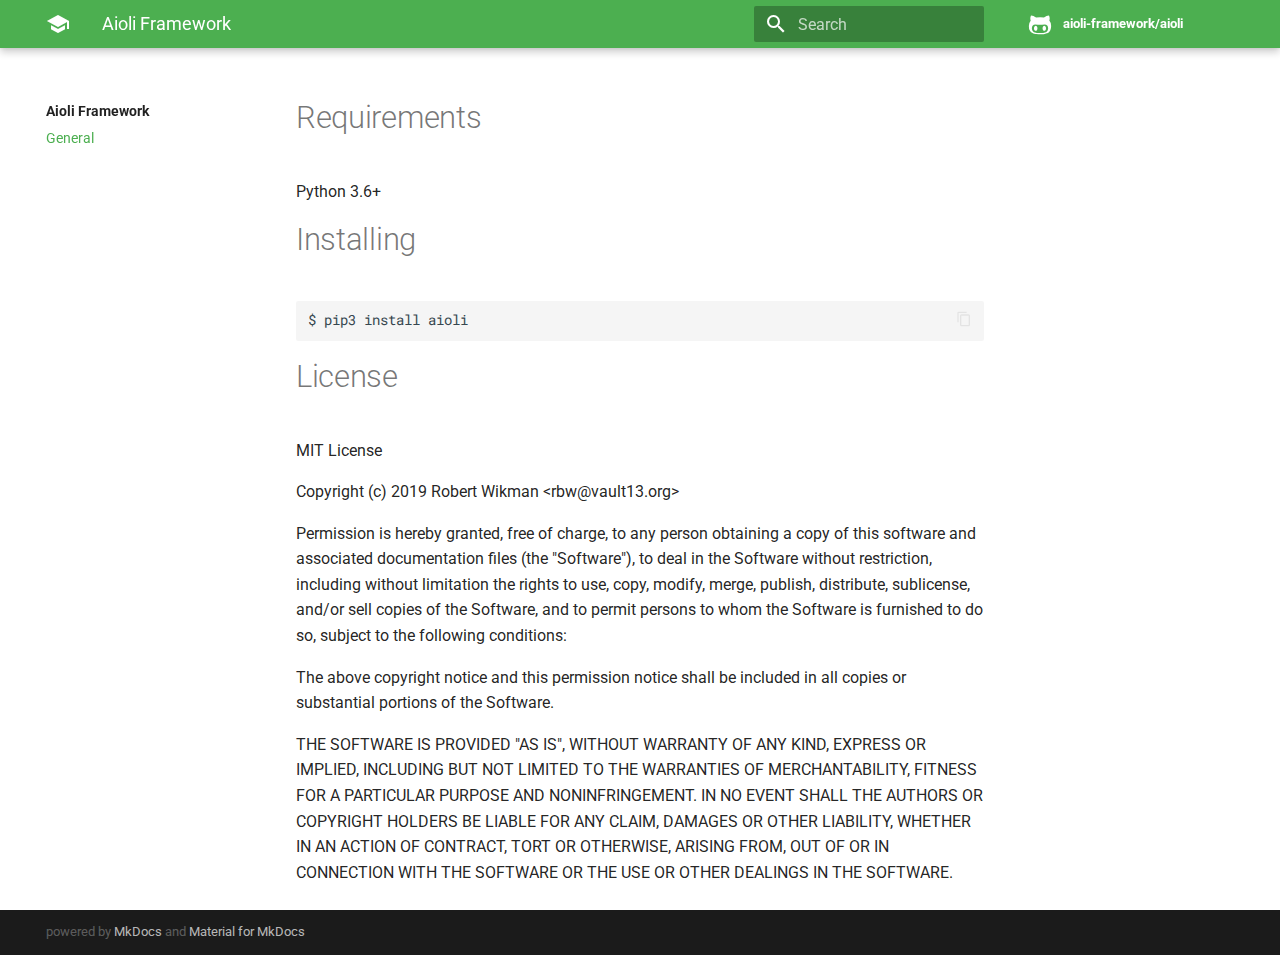
==== commit e5bf6882: "Deployed e31921f with MkDocs version: 1.0.4" ====
--- a/index.html
+++ b/index.html
@@ -1,2 +1,350 @@
-<!doctype html><html lang="en" class="no-js"><head><meta charset="utf-8"><meta name="viewport" content="width=device-width,initial-scale=1"><meta http-equiv="x-ua-compatible" content="ie=edge"><meta name="description" content="Framework for building performant and highly composable asyncio HTTP API packages"><meta name="lang:clipboard.copy" content="Copy to clipboard"><meta name="lang:clipboard.copied" content="Copied to clipboard"><meta name="lang:search.language" content="en"><meta name="lang:search.pipeline.stopwords" content="True"><meta name="lang:search.pipeline.trimmer" content="True"><meta name="lang:search.result.none" content="No matching documents"><meta name="lang:search.result.one" content="1 matching document"><meta name="lang:search.result.other" content="# matching documents"><meta name="lang:search.tokenizer" content="[\s\-]+"><link rel="shortcut icon" href="assets/images/favicon.png"><meta name="generator" content="mkdocs-1.0.4, mkdocs-material-4.3.1"><title>Aioli Framework</title><link rel="stylesheet" href="assets/stylesheets/application.4031d38b.css"><link rel="stylesheet" href="assets/stylesheets/application-palette.224b79ff.css"><meta name="theme-color" content="#2196f3"><script src="assets/javascripts/modernizr.74668098.js"></script><link href="https://fonts.gstatic.com" rel="preconnect" crossorigin><link rel="stylesheet" href="https://fonts.googleapis.com/css?family=Roboto:300,400,400i,700|Roboto+Mono&display=swap"><style>body,input{font-family:"Roboto","Helvetica Neue",Helvetica,Arial,sans-serif}code,kbd,pre{font-family:"Roboto Mono","Courier New",Courier,monospace}</style><link rel="stylesheet" href="assets/fonts/material-icons.css"></head><body dir="ltr" data-md-color-primary="blue" data-md-color-accent="blue"><svg class="md-svg"><defs><svg xmlns="http://www.w3.org/2000/svg" width="416" height="448" viewBox="0 0 416 448" id="__github"><path fill="currentColor" d="M160 304q0 10-3.125 20.5t-10.75 19T128 352t-18.125-8.5-10.75-19T96 304t3.125-20.5 10.75-19T128 256t18.125 8.5 10.75 19T160 304zm160 0q0 10-3.125 20.5t-10.75 19T288 352t-18.125-8.5-10.75-19T256 304t3.125-20.5 10.75-19T288 256t18.125 8.5 10.75 19T320 304zm40 0q0-30-17.25-51T296 232q-10.25 0-48.75 5.25Q229.5 240 208 240t-39.25-2.75Q130.75 232 120 232q-29.5 0-46.75 21T56 304q0 22 8 38.375t20.25 25.75 30.5 15 35 7.375 37.25 1.75h42q20.5 0 37.25-1.75t35-7.375 30.5-15 20.25-25.75T360 304zm56-44q0 51.75-15.25 82.75-9.5 19.25-26.375 33.25t-35.25 21.5-42.5 11.875-42.875 5.5T212 416q-19.5 0-35.5-.75t-36.875-3.125-38.125-7.5-34.25-12.875T37 371.5t-21.5-28.75Q0 312 0 260q0-59.25 34-99-6.75-20.5-6.75-42.5 0-29 12.75-54.5 27 0 47.5 9.875t47.25 30.875Q171.5 96 212 96q37 0 70 8 26.25-20.5 46.75-30.25T376 64q12.75 25.5 12.75 54.5 0 21.75-6.75 42 34 40 34 99.5z"/></svg></defs></svg> <input class="md-toggle" data-md-toggle="drawer" type="checkbox" id="__drawer" autocomplete="off"> <input class="md-toggle" data-md-toggle="search" type="checkbox" id="__search" autocomplete="off"> <label class="md-overlay" data-md-component="overlay" for="__drawer"></label><a href="#introduction" tabindex="1" class="md-skip">Skip to content </a><header class="md-header" data-md-component="header"><nav class="md-header-nav md-grid"><div class="md-flex"><div class="md-flex__cell md-flex__cell--shrink"><a href="." title="Aioli Framework" class="md-header-nav__button md-logo"><i class="md-icon"></i></a></div><div class="md-flex__cell md-flex__cell--shrink"><label class="md-icon md-icon--menu md-header-nav__button" for="__drawer"></label></div><div class="md-flex__cell md-flex__cell--stretch"><div class="md-flex__ellipsis md-header-nav__title" data-md-component="title"><span class="md-header-nav__topic">Aioli Framework</span><span class="md-header-nav__topic">Test</span></div></div><div class="md-flex__cell md-flex__cell--shrink"><label class="md-icon md-icon--search md-header-nav__button" for="__search"></label><div class="md-search" data-md-component="search" role="dialog"><label class="md-search__overlay" for="__search"></label><div class="md-search__inner" role="search"><form class="md-search__form" name="search"><input type="text" class="md-search__input" name="query" placeholder="Search" autocapitalize="off" autocorrect="off" autocomplete="off" spellcheck="false" data-md-component="query" data-md-state="active"> <label class="md-icon md-search__icon" for="__search"></label> <button type="reset" class="md-icon md-search__icon" data-md-component="reset" tabindex="-1">&#xE5CD;</button></form><div class="md-search__output"><div class="md-search__scrollwrap" data-md-scrollfix><div class="md-search-result" data-md-component="result"><div class="md-search-result__meta">Type to start searching</div><ol class="md-search-result__list"></ol></div></div></div></div></div></div><div class="md-flex__cell md-flex__cell--shrink"><div class="md-header-nav__source"><a href="https://github.com/aioli-framework/aioli" title="Go to repository" class="md-source" data-md-source="github"><div class="md-source__icon"><svg viewBox="0 0 24 24" width="24" height="24"><use xlink:href="#__github" width="24" height="24"></use></svg></div><div class="md-source__repository">aioli-framework/aioli</div></a></div></div></div></nav></header><div class="md-container"><main class="md-main"><div class="md-main__inner md-grid" data-md-component="container"><div class="md-sidebar md-sidebar--primary" data-md-component="navigation"><div class="md-sidebar__scrollwrap"><div class="md-sidebar__inner"><nav class="md-nav md-nav--primary" data-md-level="0"><label class="md-nav__title md-nav__title--site" for="__drawer"><a href="." title="Aioli Framework" class="md-nav__button md-logo"><i class="md-icon"></i></a>Aioli Framework</label><div class="md-nav__source"><a href="https://github.com/aioli-framework/aioli" title="Go to repository" class="md-source" data-md-source="github"><div class="md-source__icon"><svg viewBox="0 0 24 24" width="24" height="24"><use xlink:href="#__github" width="24" height="24"></use></svg></div><div class="md-source__repository">aioli-framework/aioli</div></a></div><ul class="md-nav__list" data-md-scrollfix><li class="md-nav__item md-nav__item--active"><input class="md-toggle md-nav__toggle" data-md-toggle="toc" type="checkbox" id="__toc"><a href="." title="Test" class="md-nav__link md-nav__link--active">Test</a></li></ul></nav></div></div></div><div class="md-sidebar md-sidebar--secondary" data-md-component="toc"><div class="md-sidebar__scrollwrap"><div class="md-sidebar__inner"><nav class="md-nav md-nav--secondary"></nav></div></div></div><div class="md-content"><article class="md-content__inner md-typeset"><h1 id="introduction">Introduction</h1>
-<p>Hello!</p></article></div></div></main><footer class="md-footer"><div class="md-footer-meta md-typeset"><div class="md-footer-meta__inner md-grid"><div class="md-footer-copyright">powered by <a href="https://www.mkdocs.org">MkDocs</a> and <a href="https://squidfunk.github.io/mkdocs-material/">Material for MkDocs</a></div></div></div></footer></div><script src="assets/javascripts/application.b260a35d.js"></script><script>app.initialize({version:"1.0.4",url:{base:"."}})</script></body></html>+
+
+
+
+<!doctype html>
+<html lang="en" class="no-js">
+  <head>
+    
+      <meta charset="utf-8">
+      <meta name="viewport" content="width=device-width,initial-scale=1">
+      <meta http-equiv="x-ua-compatible" content="ie=edge">
+      
+        <meta name="description" content="Framework for building performant and highly composable asyncio HTTP API packages">
+      
+      
+      
+      
+        <meta name="lang:clipboard.copy" content="Copy to clipboard">
+      
+        <meta name="lang:clipboard.copied" content="Copied to clipboard">
+      
+        <meta name="lang:search.language" content="en">
+      
+        <meta name="lang:search.pipeline.stopwords" content="True">
+      
+        <meta name="lang:search.pipeline.trimmer" content="True">
+      
+        <meta name="lang:search.result.none" content="No matching documents">
+      
+        <meta name="lang:search.result.one" content="1 matching document">
+      
+        <meta name="lang:search.result.other" content="# matching documents">
+      
+        <meta name="lang:search.tokenizer" content="[\s\-]+">
+      
+      <link rel="shortcut icon" href="assets/images/favicon.png">
+      <meta name="generator" content="mkdocs-1.0.4, mkdocs-material-4.1.2">
+    
+    
+      
+        <title>Aioli Framework</title>
+      
+    
+    
+      <link rel="stylesheet" href="assets/stylesheets/application.3020aac5.css">
+      
+        <link rel="stylesheet" href="assets/stylesheets/application-palette.224b79ff.css">
+      
+      
+        
+        
+        <meta name="theme-color" content="#4caf50">
+      
+    
+    
+      <script src="assets/javascripts/modernizr.01ccdecf.js"></script>
+    
+    
+      
+        <link href="https://fonts.gstatic.com" rel="preconnect" crossorigin>
+        <link rel="stylesheet" href="https://fonts.googleapis.com/css?family=Roboto:300,400,400i,700|Roboto+Mono">
+        <style>body,input{font-family:"Roboto","Helvetica Neue",Helvetica,Arial,sans-serif}code,kbd,pre{font-family:"Roboto Mono","Courier New",Courier,monospace}</style>
+      
+    
+    <link rel="stylesheet" href="assets/fonts/material-icons.css">
+    
+    
+    
+      
+    
+    
+  </head>
+  
+    
+    
+    <body dir="ltr" data-md-color-primary="green" data-md-color-accent="green">
+  
+    <svg class="md-svg">
+      <defs>
+        
+        
+          <svg xmlns="http://www.w3.org/2000/svg" width="416" height="448"
+    viewBox="0 0 416 448" id="__github">
+  <path fill="currentColor" d="M160 304q0 10-3.125 20.5t-10.75 19-18.125
+        8.5-18.125-8.5-10.75-19-3.125-20.5 3.125-20.5 10.75-19 18.125-8.5
+        18.125 8.5 10.75 19 3.125 20.5zM320 304q0 10-3.125 20.5t-10.75
+        19-18.125 8.5-18.125-8.5-10.75-19-3.125-20.5 3.125-20.5 10.75-19
+        18.125-8.5 18.125 8.5 10.75 19 3.125 20.5zM360
+        304q0-30-17.25-51t-46.75-21q-10.25 0-48.75 5.25-17.75 2.75-39.25
+        2.75t-39.25-2.75q-38-5.25-48.75-5.25-29.5 0-46.75 21t-17.25 51q0 22 8
+        38.375t20.25 25.75 30.5 15 35 7.375 37.25 1.75h42q20.5 0
+        37.25-1.75t35-7.375 30.5-15 20.25-25.75 8-38.375zM416 260q0 51.75-15.25
+        82.75-9.5 19.25-26.375 33.25t-35.25 21.5-42.5 11.875-42.875 5.5-41.75
+        1.125q-19.5 0-35.5-0.75t-36.875-3.125-38.125-7.5-34.25-12.875-30.25-20.25-21.5-28.75q-15.5-30.75-15.5-82.75
+        0-59.25 34-99-6.75-20.5-6.75-42.5 0-29 12.75-54.5 27 0 47.5 9.875t47.25
+        30.875q36.75-8.75 77.25-8.75 37 0 70 8 26.25-20.5
+        46.75-30.25t47.25-9.75q12.75 25.5 12.75 54.5 0 21.75-6.75 42 34 40 34
+        99.5z" />
+</svg>
+        
+      </defs>
+    </svg>
+    <input class="md-toggle" data-md-toggle="drawer" type="checkbox" id="__drawer" autocomplete="off">
+    <input class="md-toggle" data-md-toggle="search" type="checkbox" id="__search" autocomplete="off">
+    <label class="md-overlay" data-md-component="overlay" for="__drawer"></label>
+    
+      <a href="#requirements" tabindex="1" class="md-skip">
+        Skip to content
+      </a>
+    
+    
+      <header class="md-header" data-md-component="header">
+  <nav class="md-header-nav md-grid">
+    <div class="md-flex">
+      <div class="md-flex__cell md-flex__cell--shrink">
+        <a href="." title="Aioli Framework" class="md-header-nav__button md-logo">
+          
+            <i class="md-icon"></i>
+          
+        </a>
+      </div>
+      <div class="md-flex__cell md-flex__cell--shrink">
+        <label class="md-icon md-icon--menu md-header-nav__button" for="__drawer"></label>
+      </div>
+      <div class="md-flex__cell md-flex__cell--stretch">
+        <div class="md-flex__ellipsis md-header-nav__title" data-md-component="title">
+          
+            <span class="md-header-nav__topic">
+              Aioli Framework
+            </span>
+            <span class="md-header-nav__topic">
+              General
+            </span>
+          
+        </div>
+      </div>
+      <div class="md-flex__cell md-flex__cell--shrink">
+        
+          <label class="md-icon md-icon--search md-header-nav__button" for="__search"></label>
+          
+<div class="md-search" data-md-component="search" role="dialog">
+  <label class="md-search__overlay" for="__search"></label>
+  <div class="md-search__inner" role="search">
+    <form class="md-search__form" name="search">
+      <input type="text" class="md-search__input" name="query" placeholder="Search" autocapitalize="off" autocorrect="off" autocomplete="off" spellcheck="false" data-md-component="query" data-md-state="active">
+      <label class="md-icon md-search__icon" for="__search"></label>
+      <button type="reset" class="md-icon md-search__icon" data-md-component="reset" tabindex="-1">
+        &#xE5CD;
+      </button>
+    </form>
+    <div class="md-search__output">
+      <div class="md-search__scrollwrap" data-md-scrollfix>
+        <div class="md-search-result" data-md-component="result">
+          <div class="md-search-result__meta">
+            Type to start searching
+          </div>
+          <ol class="md-search-result__list"></ol>
+        </div>
+      </div>
+    </div>
+  </div>
+</div>
+        
+      </div>
+      
+        <div class="md-flex__cell md-flex__cell--shrink">
+          <div class="md-header-nav__source">
+            
+
+
+  
+
+<a href="https://github.com/aioli-framework/aioli" title="Go to repository" class="md-source" data-md-source="github">
+  
+    <div class="md-source__icon">
+      <svg viewBox="0 0 24 24" width="24" height="24">
+        <use xlink:href="#__github" width="24" height="24"></use>
+      </svg>
+    </div>
+  
+  <div class="md-source__repository">
+    aioli-framework/aioli
+  </div>
+</a>
+          </div>
+        </div>
+      
+    </div>
+  </nav>
+</header>
+    
+    <div class="md-container">
+      
+        
+      
+      
+      <main class="md-main">
+        <div class="md-main__inner md-grid" data-md-component="container">
+          
+            
+              <div class="md-sidebar md-sidebar--primary" data-md-component="navigation">
+                <div class="md-sidebar__scrollwrap">
+                  <div class="md-sidebar__inner">
+                    <nav class="md-nav md-nav--primary" data-md-level="0">
+  <label class="md-nav__title md-nav__title--site" for="__drawer">
+    <a href="." title="Aioli Framework" class="md-nav__button md-logo">
+      
+        <i class="md-icon"></i>
+      
+    </a>
+    Aioli Framework
+  </label>
+  
+    <div class="md-nav__source">
+      
+
+
+  
+
+<a href="https://github.com/aioli-framework/aioli" title="Go to repository" class="md-source" data-md-source="github">
+  
+    <div class="md-source__icon">
+      <svg viewBox="0 0 24 24" width="24" height="24">
+        <use xlink:href="#__github" width="24" height="24"></use>
+      </svg>
+    </div>
+  
+  <div class="md-source__repository">
+    aioli-framework/aioli
+  </div>
+</a>
+    </div>
+  
+  <ul class="md-nav__list" data-md-scrollfix>
+    
+      
+      
+      
+
+  
+
+
+  <li class="md-nav__item md-nav__item--active">
+    
+    <input class="md-toggle md-nav__toggle" data-md-toggle="toc" type="checkbox" id="__toc">
+    
+      
+    
+    
+    <a href="." title="General" class="md-nav__link md-nav__link--active">
+      General
+    </a>
+    
+  </li>
+
+    
+  </ul>
+</nav>
+                  </div>
+                </div>
+              </div>
+            
+            
+              <div class="md-sidebar md-sidebar--secondary" data-md-component="toc">
+                <div class="md-sidebar__scrollwrap">
+                  <div class="md-sidebar__inner">
+                    
+<nav class="md-nav md-nav--secondary">
+  
+  
+    
+  
+  
+</nav>
+                  </div>
+                </div>
+              </div>
+            
+          
+          <div class="md-content">
+            <article class="md-content__inner md-typeset">
+              
+                
+                
+                <h1 id="requirements">Requirements</h1>
+<p>Python 3.6+</p>
+<h1 id="installing">Installing</h1>
+<div class="codehilite"><pre><span></span>$ pip3 install aioli
+</pre></div>
+
+
+<h1 id="license">License</h1>
+<p>MIT License</p>
+<p>Copyright (c) 2019 Robert Wikman &lt;rbw@vault13.org&gt;</p>
+<p>Permission is hereby granted, free of charge, to any person obtaining a copy
+of this software and associated documentation files (the "Software"), to deal
+in the Software without restriction, including without limitation the rights
+to use, copy, modify, merge, publish, distribute, sublicense, and/or sell
+copies of the Software, and to permit persons to whom the Software is
+furnished to do so, subject to the following conditions:</p>
+<p>The above copyright notice and this permission notice shall be included in all
+copies or substantial portions of the Software.</p>
+<p>THE SOFTWARE IS PROVIDED "AS IS", WITHOUT WARRANTY OF ANY KIND, EXPRESS OR
+IMPLIED, INCLUDING BUT NOT LIMITED TO THE WARRANTIES OF MERCHANTABILITY,
+FITNESS FOR A PARTICULAR PURPOSE AND NONINFRINGEMENT. IN NO EVENT SHALL THE
+AUTHORS OR COPYRIGHT HOLDERS BE LIABLE FOR ANY CLAIM, DAMAGES OR OTHER
+LIABILITY, WHETHER IN AN ACTION OF CONTRACT, TORT OR OTHERWISE, ARISING FROM,
+OUT OF OR IN CONNECTION WITH THE SOFTWARE OR THE USE OR OTHER DEALINGS IN THE
+SOFTWARE.</p>
+                
+                  
+                
+              
+              
+                
+
+
+              
+            </article>
+          </div>
+        </div>
+      </main>
+      
+        
+<footer class="md-footer">
+  
+  <div class="md-footer-meta md-typeset">
+    <div class="md-footer-meta__inner md-grid">
+      <div class="md-footer-copyright">
+        
+        powered by
+        <a href="https://www.mkdocs.org">MkDocs</a>
+        and
+        <a href="https://squidfunk.github.io/mkdocs-material/">
+          Material for MkDocs</a>
+      </div>
+      
+    </div>
+  </div>
+</footer>
+      
+    </div>
+    
+      <script src="assets/javascripts/application.267712eb.js"></script>
+      
+      <script>app.initialize({version:"1.0.4",url:{base:"."}})</script>
+      
+    
+  </body>
+</html>--- a/assets/stylesheets/application.3020aac5.css
+++ b/assets/stylesheets/application.3020aac5.css
@@ -0,0 +1 @@
+@charset "UTF-8";html{box-sizing:border-box}*,:after,:before{box-sizing:inherit}html{-webkit-text-size-adjust:none;-moz-text-size-adjust:none;-ms-text-size-adjust:none;text-size-adjust:none}body{margin:0}hr{overflow:visible;box-sizing:content-box}a{-webkit-text-decoration-skip:objects}a,button,input,label{-webkit-tap-highlight-color:transparent}a{color:inherit;text-decoration:none}small,sub,sup{font-size:80%}sub,sup{position:relative;line-height:0;vertical-align:baseline}sub{bottom:-.25em}sup{top:-.5em}img{border-style:none}table{border-collapse:separate;border-spacing:0}td,th{font-weight:400;vertical-align:top}button{margin:0;padding:0;border:0;outline-style:none;background:transparent;font-size:inherit}input{border:0;outline:0}.md-clipboard:before,.md-icon,.md-nav__button,.md-nav__link:after,.md-nav__title:before,.md-search-result__article--document:before,.md-source-file:before,.md-typeset .admonition>.admonition-title:before,.md-typeset .admonition>summary:before,.md-typeset .critic.comment:before,.md-typeset .footnote-backref,.md-typeset .task-list-control .task-list-indicator:before,.md-typeset details>.admonition-title:before,.md-typeset details>summary:before,.md-typeset summary:after{font-family:Material Icons;font-style:normal;font-variant:normal;font-weight:400;line-height:1;text-transform:none;white-space:nowrap;speak:none;word-wrap:normal;direction:ltr}.md-content__icon,.md-footer-nav__button,.md-header-nav__button,.md-nav__button,.md-nav__title:before,.md-search-result__article--document:before{display:inline-block;margin:.2rem;padding:.4rem;font-size:1.2rem;cursor:pointer}.md-icon--arrow-back:before{content:""}.md-icon--arrow-forward:before{content:""}.md-icon--menu:before{content:""}.md-icon--search:before{content:""}[dir=rtl] .md-icon--arrow-back:before{content:""}[dir=rtl] .md-icon--arrow-forward:before{content:""}body{-webkit-font-smoothing:antialiased;-moz-osx-font-smoothing:grayscale}body,input{color:rgba(0,0,0,.87);-webkit-font-feature-settings:"kern","liga";font-feature-settings:"kern","liga";font-family:Helvetica Neue,Helvetica,Arial,sans-serif}code,kbd,pre{color:rgba(0,0,0,.87);-webkit-font-feature-settings:"kern";font-feature-settings:"kern";font-family:Courier New,Courier,monospace}.md-typeset{font-size:.8rem;line-height:1.6;-webkit-print-color-adjust:exact}.md-typeset blockquote,.md-typeset ol,.md-typeset p,.md-typeset ul{margin:1em 0}.md-typeset h1{margin:0 0 2rem;color:rgba(0,0,0,.54);font-size:1.5625rem;line-height:1.3}.md-typeset h1,.md-typeset h2{font-weight:300;letter-spacing:-.01em}.md-typeset h2{margin:2rem 0 .8rem;font-size:1.25rem;line-height:1.4}.md-typeset h3{margin:1.6rem 0 .8rem;font-size:1rem;font-weight:400;letter-spacing:-.01em;line-height:1.5}.md-typeset h2+h3{margin-top:.8rem}.md-typeset h4{font-size:.8rem}.md-typeset h4,.md-typeset h5,.md-typeset h6{margin:.8rem 0;font-weight:700;letter-spacing:-.01em}.md-typeset h5,.md-typeset h6{color:rgba(0,0,0,.54);font-size:.64rem}.md-typeset h5{text-transform:uppercase}.md-typeset hr{margin:1.5em 0;border-bottom:.05rem dotted rgba(0,0,0,.26)}.md-typeset a{color:#3f51b5;word-break:break-word}.md-typeset a,.md-typeset a:before{transition:color .125s}.md-typeset a:active,.md-typeset a:hover{color:#536dfe}.md-typeset code,.md-typeset pre{background-color:hsla(0,0%,92.5%,.5);color:#37474f;font-size:85%;direction:ltr}.md-typeset code{margin:0 .29412em;padding:.07353em 0;border-radius:.1rem;box-shadow:.29412em 0 0 hsla(0,0%,92.5%,.5),-.29412em 0 0 hsla(0,0%,92.5%,.5);word-break:break-word;-webkit-box-decoration-break:clone;box-decoration-break:clone}.md-typeset h1 code,.md-typeset h2 code,.md-typeset h3 code,.md-typeset h4 code,.md-typeset h5 code,.md-typeset h6 code{margin:0;background-color:transparent;box-shadow:none}.md-typeset a>code{margin:inherit;padding:inherit;border-radius:initial;background-color:inherit;color:inherit;box-shadow:none}.md-typeset pre{position:relative;margin:1em 0;border-radius:.1rem;line-height:1.4;-webkit-overflow-scrolling:touch}.md-typeset pre>code{display:block;margin:0;padding:.525rem .6rem;background-color:transparent;font-size:inherit;box-shadow:none;-webkit-box-decoration-break:slice;box-decoration-break:slice;overflow:auto}.md-typeset pre>code::-webkit-scrollbar{width:.2rem;height:.2rem}.md-typeset pre>code::-webkit-scrollbar-thumb{background-color:rgba(0,0,0,.26)}.md-typeset pre>code::-webkit-scrollbar-thumb:hover{background-color:#536dfe}.md-typeset kbd{padding:0 .29412em;border-radius:.15rem;border:.05rem solid #c9c9c9;border-bottom-color:#bcbcbc;background-color:#fcfcfc;color:#555;font-size:85%;box-shadow:0 .05rem 0 #b0b0b0;word-break:break-word}.md-typeset mark{margin:0 .25em;padding:.0625em 0;border-radius:.1rem;background-color:rgba(255,235,59,.5);box-shadow:.25em 0 0 rgba(255,235,59,.5),-.25em 0 0 rgba(255,235,59,.5);word-break:break-word;-webkit-box-decoration-break:clone;box-decoration-break:clone}.md-typeset abbr{border-bottom:.05rem dotted rgba(0,0,0,.54);text-decoration:none;cursor:help}.md-typeset small{opacity:.75}.md-typeset sub,.md-typeset sup{margin-left:.07812em}[dir=rtl] .md-typeset sub,[dir=rtl] .md-typeset sup{margin-right:.07812em;margin-left:0}.md-typeset blockquote{padding-left:.6rem;border-left:.2rem solid rgba(0,0,0,.26);color:rgba(0,0,0,.54)}[dir=rtl] .md-typeset blockquote{padding-right:.6rem;padding-left:0;border-right:.2rem solid rgba(0,0,0,.26);border-left:initial}.md-typeset ul{list-style-type:disc}.md-typeset ol,.md-typeset ul{margin-left:.625em;padding:0}[dir=rtl] .md-typeset ol,[dir=rtl] .md-typeset ul{margin-right:.625em;margin-left:0}.md-typeset ol ol,.md-typeset ul ol{list-style-type:lower-alpha}.md-typeset ol ol ol,.md-typeset ul ol ol{list-style-type:lower-roman}.md-typeset ol li,.md-typeset ul li{margin-bottom:.5em;margin-left:1.25em}[dir=rtl] .md-typeset ol li,[dir=rtl] .md-typeset ul li{margin-right:1.25em;margin-left:0}.md-typeset ol li blockquote,.md-typeset ol li p,.md-typeset ul li blockquote,.md-typeset ul li p{margin:.5em 0}.md-typeset ol li:last-child,.md-typeset ul li:last-child{margin-bottom:0}.md-typeset ol li ol,.md-typeset ol li ul,.md-typeset ul li ol,.md-typeset ul li ul{margin:.5em 0 .5em .625em}[dir=rtl] .md-typeset ol li ol,[dir=rtl] .md-typeset ol li ul,[dir=rtl] .md-typeset ul li ol,[dir=rtl] .md-typeset ul li ul{margin-right:.625em;margin-left:0}.md-typeset dd{margin:1em 0 1em 1.875em}[dir=rtl] .md-typeset dd{margin-right:1.875em;margin-left:0}.md-typeset iframe,.md-typeset img,.md-typeset svg{max-width:100%}.md-typeset table:not([class]){box-shadow:0 2px 2px 0 rgba(0,0,0,.14),0 1px 5px 0 rgba(0,0,0,.12),0 3px 1px -2px rgba(0,0,0,.2);display:inline-block;max-width:100%;border-radius:.1rem;font-size:.64rem;overflow:auto;-webkit-overflow-scrolling:touch}.md-typeset table:not([class])+*{margin-top:1.5em}.md-typeset table:not([class]) td:not([align]),.md-typeset table:not([class]) th:not([align]){text-align:left}[dir=rtl] .md-typeset table:not([class]) td:not([align]),[dir=rtl] .md-typeset table:not([class]) th:not([align]){text-align:right}.md-typeset table:not([class]) th{min-width:5rem;padding:.6rem .8rem;background-color:rgba(0,0,0,.54);color:#fff;vertical-align:top}.md-typeset table:not([class]) td{padding:.6rem .8rem;border-top:.05rem solid rgba(0,0,0,.07);vertical-align:top}.md-typeset table:not([class]) tr{transition:background-color .125s}.md-typeset table:not([class]) tr:hover{background-color:rgba(0,0,0,.035);box-shadow:inset 0 .05rem 0 #fff}.md-typeset table:not([class]) tr:first-child td{border-top:0}.md-typeset table:not([class]) a{word-break:normal}.md-typeset__scrollwrap{margin:1em -.8rem;overflow-x:auto;-webkit-overflow-scrolling:touch}.md-typeset .md-typeset__table{display:inline-block;margin-bottom:.5em;padding:0 .8rem}.md-typeset .md-typeset__table table{display:table;width:100%;margin:0;overflow:hidden}html{font-size:125%;overflow-x:hidden}body,html{height:100%}body{position:relative;font-size:.5rem}hr{display:block;height:.05rem;padding:0;border:0}.md-svg{display:none}.md-grid{max-width:61rem;margin-right:auto;margin-left:auto}.md-container,.md-main{overflow:auto}.md-container{display:table;width:100%;height:100%;padding-top:2.4rem;table-layout:fixed}.md-main{display:table-row;height:100%}.md-main__inner{height:100%;padding-top:1.5rem;padding-bottom:.05rem}.md-toggle{display:none}.md-overlay{position:fixed;top:0;width:0;height:0;transition:width 0s .25s,height 0s .25s,opacity .25s;background-color:rgba(0,0,0,.54);opacity:0;z-index:3}.md-flex{display:table}.md-flex__cell{display:table-cell;position:relative;vertical-align:top}.md-flex__cell--shrink{width:0}.md-flex__cell--stretch{display:table;width:100%;table-layout:fixed}.md-flex__ellipsis{display:table-cell;text-overflow:ellipsis;white-space:nowrap;overflow:hidden}.md-skip{position:fixed;width:.05rem;height:.05rem;margin:.5rem;padding:.3rem .5rem;-webkit-transform:translateY(.4rem);transform:translateY(.4rem);border-radius:.1rem;background-color:rgba(0,0,0,.87);color:#fff;font-size:.64rem;opacity:0;overflow:hidden}.md-skip:focus{width:auto;height:auto;clip:auto;-webkit-transform:translateX(0);transform:translateX(0);transition:opacity .175s 75ms,-webkit-transform .25s cubic-bezier(.4,0,.2,1);transition:transform .25s cubic-bezier(.4,0,.2,1),opacity .175s 75ms;transition:transform .25s cubic-bezier(.4,0,.2,1),opacity .175s 75ms,-webkit-transform .25s cubic-bezier(.4,0,.2,1);opacity:1;z-index:10}@page{margin:25mm}.md-clipboard{position:absolute;top:.3rem;right:.3rem;width:1.4rem;height:1.4rem;border-radius:.1rem;font-size:.8rem;cursor:pointer;z-index:1;-webkit-backface-visibility:hidden;backface-visibility:hidden}.md-clipboard:before{transition:color .25s,opacity .25s;color:rgba(0,0,0,.07);content:"\E14D"}.codehilite:hover .md-clipboard:before,.md-typeset .highlight:hover .md-clipboard:before,pre:hover .md-clipboard:before{color:rgba(0,0,0,.54)}.md-clipboard:focus:before,.md-clipboard:hover:before{color:#536dfe}.md-clipboard__message{display:block;position:absolute;top:0;right:1.7rem;padding:.3rem .5rem;-webkit-transform:translateX(.4rem);transform:translateX(.4rem);transition:opacity .175s,-webkit-transform .25s cubic-bezier(.9,.1,.9,0);transition:transform .25s cubic-bezier(.9,.1,.9,0),opacity .175s;transition:transform .25s cubic-bezier(.9,.1,.9,0),opacity .175s,-webkit-transform .25s cubic-bezier(.9,.1,.9,0);border-radius:.1rem;background-color:rgba(0,0,0,.54);color:#fff;font-size:.64rem;white-space:nowrap;opacity:0;pointer-events:none}.md-clipboard__message--active{-webkit-transform:translateX(0);transform:translateX(0);transition:opacity .175s 75ms,-webkit-transform .25s cubic-bezier(.4,0,.2,1);transition:transform .25s cubic-bezier(.4,0,.2,1),opacity .175s 75ms;transition:transform .25s cubic-bezier(.4,0,.2,1),opacity .175s 75ms,-webkit-transform .25s cubic-bezier(.4,0,.2,1);opacity:1;pointer-events:auto}.md-clipboard__message:before{content:attr(aria-label)}.md-clipboard__message:after{display:block;position:absolute;top:50%;right:-.2rem;width:0;margin-top:-.2rem;border-color:transparent rgba(0,0,0,.54);border-style:solid;border-width:.2rem 0 .2rem .2rem;content:""}.md-content__inner{margin:0 .8rem 1.2rem;padding-top:.6rem}.md-content__inner:before{display:block;height:.4rem;content:""}.md-content__inner>:last-child{margin-bottom:0}.md-content__icon{position:relative;margin:.4rem 0;padding:0;float:right}.md-typeset .md-content__icon{color:rgba(0,0,0,.26)}.md-header{position:fixed;top:0;right:0;left:0;height:2.4rem;transition:background-color .25s,color .25s;background-color:#3f51b5;color:#fff;box-shadow:none;z-index:2;-webkit-backface-visibility:hidden;backface-visibility:hidden}.no-js .md-header{transition:none;box-shadow:none}.md-header[data-md-state=shadow]{transition:background-color .25s,color .25s,box-shadow .25s;box-shadow:0 0 .2rem rgba(0,0,0,.1),0 .2rem .4rem rgba(0,0,0,.2)}.md-header-nav{padding:0 .2rem}.md-header-nav__button{position:relative;transition:opacity .25s;z-index:1}.md-header-nav__button:hover{opacity:.7}.md-header-nav__button.md-logo *{display:block}.no-js .md-header-nav__button.md-icon--search{display:none}.md-header-nav__topic{display:block;position:absolute;transition:opacity .15s,-webkit-transform .4s cubic-bezier(.1,.7,.1,1);transition:transform .4s cubic-bezier(.1,.7,.1,1),opacity .15s;transition:transform .4s cubic-bezier(.1,.7,.1,1),opacity .15s,-webkit-transform .4s cubic-bezier(.1,.7,.1,1);text-overflow:ellipsis;white-space:nowrap;overflow:hidden}.md-header-nav__topic+.md-header-nav__topic{-webkit-transform:translateX(1.25rem);transform:translateX(1.25rem);transition:opacity .15s,-webkit-transform .4s cubic-bezier(1,.7,.1,.1);transition:transform .4s cubic-bezier(1,.7,.1,.1),opacity .15s;transition:transform .4s cubic-bezier(1,.7,.1,.1),opacity .15s,-webkit-transform .4s cubic-bezier(1,.7,.1,.1);opacity:0;z-index:-1;pointer-events:none}[dir=rtl] .md-header-nav__topic+.md-header-nav__topic{-webkit-transform:translateX(-1.25rem);transform:translateX(-1.25rem)}.no-js .md-header-nav__topic{position:static}.no-js .md-header-nav__topic+.md-header-nav__topic{display:none}.md-header-nav__title{padding:0 1rem;font-size:.9rem;line-height:2.4rem}.md-header-nav__title[data-md-state=active] .md-header-nav__topic{-webkit-transform:translateX(-1.25rem);transform:translateX(-1.25rem);transition:opacity .15s,-webkit-transform .4s cubic-bezier(1,.7,.1,.1);transition:transform .4s cubic-bezier(1,.7,.1,.1),opacity .15s;transition:transform .4s cubic-bezier(1,.7,.1,.1),opacity .15s,-webkit-transform .4s cubic-bezier(1,.7,.1,.1);opacity:0;z-index:-1;pointer-events:none}[dir=rtl] .md-header-nav__title[data-md-state=active] .md-header-nav__topic{-webkit-transform:translateX(1.25rem);transform:translateX(1.25rem)}.md-header-nav__title[data-md-state=active] .md-header-nav__topic+.md-header-nav__topic{-webkit-transform:translateX(0);transform:translateX(0);transition:opacity .15s,-webkit-transform .4s cubic-bezier(.1,.7,.1,1);transition:transform .4s cubic-bezier(.1,.7,.1,1),opacity .15s;transition:transform .4s cubic-bezier(.1,.7,.1,1),opacity .15s,-webkit-transform .4s cubic-bezier(.1,.7,.1,1);opacity:1;z-index:0;pointer-events:auto}.md-header-nav__source{display:none}.md-hero{transition:background .25s;background-color:#3f51b5;color:#fff;font-size:1rem;overflow:hidden}.md-hero__inner{margin-top:1rem;padding:.8rem .8rem .4rem;transition:opacity .25s,-webkit-transform .4s cubic-bezier(.1,.7,.1,1);transition:transform .4s cubic-bezier(.1,.7,.1,1),opacity .25s;transition:transform .4s cubic-bezier(.1,.7,.1,1),opacity .25s,-webkit-transform .4s cubic-bezier(.1,.7,.1,1);transition-delay:.1s}[data-md-state=hidden] .md-hero__inner{pointer-events:none;-webkit-transform:translateY(.625rem);transform:translateY(.625rem);transition:opacity .1s 0s,-webkit-transform 0s .4s;transition:transform 0s .4s,opacity .1s 0s;transition:transform 0s .4s,opacity .1s 0s,-webkit-transform 0s .4s;opacity:0}.md-hero--expand .md-hero__inner{margin-bottom:1.2rem}.md-footer-nav{background-color:rgba(0,0,0,.87);color:#fff}.md-footer-nav__inner{padding:.2rem;overflow:auto}.md-footer-nav__link{padding-top:1.4rem;padding-bottom:.4rem;transition:opacity .25s}.md-footer-nav__link:hover{opacity:.7}.md-footer-nav__link--prev{width:25%;float:left}[dir=rtl] .md-footer-nav__link--prev{float:right}.md-footer-nav__link--next{width:75%;float:right;text-align:right}[dir=rtl] .md-footer-nav__link--next{float:left;text-align:left}.md-footer-nav__button{transition:background .25s}.md-footer-nav__title{position:relative;padding:0 1rem;font-size:.9rem;line-height:2.4rem}.md-footer-nav__direction{position:absolute;right:0;left:0;margin-top:-1rem;padding:0 1rem;color:hsla(0,0%,100%,.7);font-size:.75rem}.md-footer-meta{background-color:rgba(0,0,0,.895)}.md-footer-meta__inner{padding:.2rem;overflow:auto}html .md-footer-meta.md-typeset a{color:hsla(0,0%,100%,.7)}html .md-footer-meta.md-typeset a:focus,html .md-footer-meta.md-typeset a:hover{color:#fff}.md-footer-copyright{margin:0 .6rem;padding:.4rem 0;color:hsla(0,0%,100%,.3);font-size:.64rem}.md-footer-copyright__highlight{color:hsla(0,0%,100%,.7)}.md-footer-social{margin:0 .4rem;padding:.2rem 0 .6rem}.md-footer-social__link{display:inline-block;width:1.6rem;height:1.6rem;font-size:.8rem;text-align:center}.md-footer-social__link:before{line-height:1.9}.md-nav{font-size:.7rem;line-height:1.3}.md-nav__title{display:block;padding:0 .6rem;font-weight:700;text-overflow:ellipsis;overflow:hidden}.md-nav__title:before{display:none;content:"\E5C4"}[dir=rtl] .md-nav__title:before{content:"\E5C8"}.md-nav__title .md-nav__button{display:none}.md-nav__list{margin:0;padding:0;list-style:none}.md-nav__item{padding:0 .6rem}.md-nav__item:last-child{padding-bottom:.6rem}.md-nav__item .md-nav__item{padding-right:0}[dir=rtl] .md-nav__item .md-nav__item{padding-right:.6rem;padding-left:0}.md-nav__item .md-nav__item:last-child{padding-bottom:0}.md-nav__button img{width:100%;height:auto}.md-nav__link{display:block;margin-top:.625em;transition:color .125s;text-overflow:ellipsis;cursor:pointer;overflow:hidden}.md-nav__item--nested>.md-nav__link:after{content:"\E313"}html .md-nav__link[for=__toc]{display:none}html .md-nav__link[for=__toc]~.md-nav{display:none}html .md-nav__link[for=__toc]+.md-nav__link:after{display:none}.md-nav__link[data-md-state=blur]{color:rgba(0,0,0,.54)}.md-nav__link--active,.md-nav__link:active{color:#3f51b5}.md-nav__item--nested>.md-nav__link{color:inherit}.md-nav__link:focus,.md-nav__link:hover{color:#536dfe}.md-nav__source,.no-js .md-search{display:none}.md-search__overlay{opacity:0;z-index:1}.md-search__form{position:relative}.md-search__input{position:relative;padding:0 2.2rem 0 3.6rem;text-overflow:ellipsis;z-index:2}[dir=rtl] .md-search__input{padding:0 3.6rem 0 2.2rem}.md-search__input::-webkit-input-placeholder{transition:color .25s cubic-bezier(.1,.7,.1,1)}.md-search__input:-ms-input-placeholder{transition:color .25s cubic-bezier(.1,.7,.1,1)}.md-search__input::-ms-input-placeholder{transition:color .25s cubic-bezier(.1,.7,.1,1)}.md-search__input::placeholder{transition:color .25s cubic-bezier(.1,.7,.1,1)}.md-search__input::-webkit-input-placeholder,.md-search__input~.md-search__icon{color:rgba(0,0,0,.54)}.md-search__input:-ms-input-placeholder,.md-search__input~.md-search__icon{color:rgba(0,0,0,.54)}.md-search__input::-ms-input-placeholder,.md-search__input~.md-search__icon{color:rgba(0,0,0,.54)}.md-search__input::placeholder,.md-search__input~.md-search__icon{color:rgba(0,0,0,.54)}.md-search__input::-ms-clear{display:none}.md-search__icon{position:absolute;transition:color .25s cubic-bezier(.1,.7,.1,1),opacity .25s;font-size:1.2rem;cursor:pointer;z-index:2}.md-search__icon:hover{opacity:.7}.md-search__icon[for=__search]{top:.3rem;left:.5rem}[dir=rtl] .md-search__icon[for=__search]{right:.5rem;left:auto}.md-search__icon[for=__search]:before{content:"\E8B6"}.md-search__icon[type=reset]{top:.3rem;right:.5rem;-webkit-transform:scale(.125);transform:scale(.125);transition:opacity .15s,-webkit-transform .15s cubic-bezier(.1,.7,.1,1);transition:transform .15s cubic-bezier(.1,.7,.1,1),opacity .15s;transition:transform .15s cubic-bezier(.1,.7,.1,1),opacity .15s,-webkit-transform .15s cubic-bezier(.1,.7,.1,1);opacity:0}[dir=rtl] .md-search__icon[type=reset]{right:auto;left:.5rem}[data-md-toggle=search]:checked~.md-header .md-search__input:valid~.md-search__icon[type=reset]{-webkit-transform:scale(1);transform:scale(1);opacity:1}[data-md-toggle=search]:checked~.md-header .md-search__input:valid~.md-search__icon[type=reset]:hover{opacity:.7}.md-search__output{position:absolute;width:100%;border-radius:0 0 .1rem .1rem;overflow:hidden;z-index:1}.md-search__scrollwrap{height:100%;background-color:#fff;box-shadow:inset 0 .05rem 0 rgba(0,0,0,.07);overflow-y:auto;-webkit-overflow-scrolling:touch}.md-search-result{color:rgba(0,0,0,.87);word-break:break-word}.md-search-result__meta{padding:0 .8rem;background-color:rgba(0,0,0,.07);color:rgba(0,0,0,.54);font-size:.64rem;line-height:1.8rem}.md-search-result__list{margin:0;padding:0;border-top:.05rem solid rgba(0,0,0,.07);list-style:none}.md-search-result__item{box-shadow:0 -.05rem 0 rgba(0,0,0,.07)}.md-search-result__link{display:block;transition:background .25s;outline:0;overflow:hidden}.md-search-result__link:hover,.md-search-result__link[data-md-state=active]{background-color:rgba(83,109,254,.1)}.md-search-result__link:hover .md-search-result__article:before,.md-search-result__link[data-md-state=active] .md-search-result__article:before{opacity:.7}.md-search-result__link:last-child .md-search-result__teaser{margin-bottom:.6rem}.md-search-result__article{position:relative;padding:0 .8rem;overflow:auto}.md-search-result__article--document:before{position:absolute;left:0;margin:.1rem;transition:opacity .25s;color:rgba(0,0,0,.54);content:"\E880"}[dir=rtl] .md-search-result__article--document:before{right:0;left:auto}.md-search-result__article--document .md-search-result__title{margin:.55rem 0;font-size:.8rem;font-weight:400;line-height:1.4}.md-search-result__title{margin:.5em 0;font-size:.64rem;font-weight:700;line-height:1.4}.md-search-result__teaser{display:-webkit-box;max-height:1.65rem;margin:.5em 0;color:rgba(0,0,0,.54);font-size:.64rem;line-height:1.4;text-overflow:ellipsis;overflow:hidden;-webkit-line-clamp:2}.md-search-result em{font-style:normal;font-weight:700;text-decoration:underline}.md-sidebar{position:absolute;width:12.1rem;padding:1.2rem 0;overflow:hidden}.md-sidebar[data-md-state=lock]{position:fixed;top:2.4rem}.md-sidebar--secondary{display:none}.md-sidebar__scrollwrap{max-height:100%;margin:0 .2rem;overflow-y:auto;-webkit-backface-visibility:hidden;backface-visibility:hidden}.md-sidebar__scrollwrap::-webkit-scrollbar{width:.2rem;height:.2rem}.md-sidebar__scrollwrap::-webkit-scrollbar-thumb{background-color:rgba(0,0,0,.26)}.md-sidebar__scrollwrap::-webkit-scrollbar-thumb:hover{background-color:#536dfe}@-webkit-keyframes md-source__facts--done{0%{height:0}to{height:.65rem}}@keyframes md-source__facts--done{0%{height:0}to{height:.65rem}}@-webkit-keyframes md-source__fact--done{0%{-webkit-transform:translateY(100%);transform:translateY(100%);opacity:0}50%{opacity:0}to{-webkit-transform:translateY(0);transform:translateY(0);opacity:1}}@keyframes md-source__fact--done{0%{-webkit-transform:translateY(100%);transform:translateY(100%);opacity:0}50%{opacity:0}to{-webkit-transform:translateY(0);transform:translateY(0);opacity:1}}.md-source{display:block;padding-right:.6rem;transition:opacity .25s;font-size:.65rem;line-height:1.2;white-space:nowrap}[dir=rtl] .md-source{padding-right:0;padding-left:.6rem}.md-source:hover{opacity:.7}.md-source:after{display:inline-block;height:2.4rem;content:"";vertical-align:middle}.md-source__icon{display:inline-block;width:2.4rem;height:2.4rem;content:"";vertical-align:middle}.md-source__icon svg{width:1.2rem;height:1.2rem;margin-top:.6rem;margin-left:.6rem}[dir=rtl] .md-source__icon svg{margin-right:.6rem;margin-left:0}.md-source__icon+.md-source__repository{margin-left:-2.2rem;padding-left:2rem}[dir=rtl] .md-source__icon+.md-source__repository{margin-right:-2.2rem;margin-left:0;padding-right:2rem;padding-left:0}.md-source__repository{display:inline-block;max-width:100%;margin-left:.6rem;font-weight:700;text-overflow:ellipsis;overflow:hidden;vertical-align:middle}.md-source__facts{margin:0;padding:0;font-size:.55rem;font-weight:700;list-style-type:none;opacity:.75;overflow:hidden}[data-md-state=done] .md-source__facts{-webkit-animation:md-source__facts--done .25s ease-in;animation:md-source__facts--done .25s ease-in}.md-source__fact{float:left}[dir=rtl] .md-source__fact{float:right}[data-md-state=done] .md-source__fact{-webkit-animation:md-source__fact--done .4s ease-out;animation:md-source__fact--done .4s ease-out}.md-source__fact:before{margin:0 .1rem;content:"\00B7"}.md-source__fact:first-child:before{display:none}.md-source-file{display:inline-block;margin:1em .5em 1em 0;padding-right:.25rem;border-radius:.1rem;background-color:rgba(0,0,0,.07);font-size:.64rem;list-style-type:none;cursor:pointer;overflow:hidden}.md-source-file:before{display:inline-block;margin-right:.25rem;padding:.25rem;background-color:rgba(0,0,0,.26);color:#fff;font-size:.8rem;content:"\E86F";vertical-align:middle}html .md-source-file{transition:background .4s,color .4s,box-shadow .4s cubic-bezier(.4,0,.2,1)}html .md-source-file:before{transition:inherit}html body .md-typeset .md-source-file{color:rgba(0,0,0,.54)}.md-source-file:hover{box-shadow:0 0 8px rgba(0,0,0,.18),0 8px 16px rgba(0,0,0,.36)}.md-source-file:hover:before{background-color:#536dfe}.md-tabs{width:100%;transition:background .25s;background-color:#3f51b5;color:#fff;overflow:auto}.md-tabs__list{margin:0 0 0 .2rem;padding:0;list-style:none;white-space:nowrap}.md-tabs__item{display:inline-block;height:2.4rem;padding-right:.6rem;padding-left:.6rem}.md-tabs__link{display:block;margin-top:.8rem;transition:opacity .25s,-webkit-transform .4s cubic-bezier(.1,.7,.1,1);transition:transform .4s cubic-bezier(.1,.7,.1,1),opacity .25s;transition:transform .4s cubic-bezier(.1,.7,.1,1),opacity .25s,-webkit-transform .4s cubic-bezier(.1,.7,.1,1);font-size:.7rem;opacity:.7}.md-tabs__link--active,.md-tabs__link:hover{color:inherit;opacity:1}.md-tabs__item:nth-child(2) .md-tabs__link{transition-delay:.02s}.md-tabs__item:nth-child(3) .md-tabs__link{transition-delay:.04s}.md-tabs__item:nth-child(4) .md-tabs__link{transition-delay:.06s}.md-tabs__item:nth-child(5) .md-tabs__link{transition-delay:.08s}.md-tabs__item:nth-child(6) .md-tabs__link{transition-delay:.1s}.md-tabs__item:nth-child(7) .md-tabs__link{transition-delay:.12s}.md-tabs__item:nth-child(8) .md-tabs__link{transition-delay:.14s}.md-tabs__item:nth-child(9) .md-tabs__link{transition-delay:.16s}.md-tabs__item:nth-child(10) .md-tabs__link{transition-delay:.18s}.md-tabs__item:nth-child(11) .md-tabs__link{transition-delay:.2s}.md-tabs__item:nth-child(12) .md-tabs__link{transition-delay:.22s}.md-tabs__item:nth-child(13) .md-tabs__link{transition-delay:.24s}.md-tabs__item:nth-child(14) .md-tabs__link{transition-delay:.26s}.md-tabs__item:nth-child(15) .md-tabs__link{transition-delay:.28s}.md-tabs__item:nth-child(16) .md-tabs__link{transition-delay:.3s}.md-tabs[data-md-state=hidden]{pointer-events:none}.md-tabs[data-md-state=hidden] .md-tabs__link{-webkit-transform:translateY(50%);transform:translateY(50%);transition:color .25s,opacity .1s,-webkit-transform 0s .4s;transition:color .25s,transform 0s .4s,opacity .1s;transition:color .25s,transform 0s .4s,opacity .1s,-webkit-transform 0s .4s;opacity:0}.md-typeset .admonition,.md-typeset details{box-shadow:0 2px 2px 0 rgba(0,0,0,.14),0 1px 5px 0 rgba(0,0,0,.12),0 3px 1px -2px rgba(0,0,0,.2);position:relative;margin:1.5625em 0;padding:0 .6rem;border-left:.2rem solid #448aff;border-radius:.1rem;font-size:.64rem;overflow:auto}[dir=rtl] .md-typeset .admonition,[dir=rtl] .md-typeset details{border-right:.2rem solid #448aff;border-left:none}html .md-typeset .admonition>:last-child,html .md-typeset details>:last-child{margin-bottom:.6rem}.md-typeset .admonition .admonition,.md-typeset .admonition details,.md-typeset details .admonition,.md-typeset details details{margin:1em 0}.md-typeset .admonition>.admonition-title,.md-typeset .admonition>summary,.md-typeset details>.admonition-title,.md-typeset details>summary{margin:0 -.6rem;padding:.4rem .6rem .4rem 2rem;border-bottom:.05rem solid rgba(68,138,255,.1);background-color:rgba(68,138,255,.1);font-weight:700}[dir=rtl] .md-typeset .admonition>.admonition-title,[dir=rtl] .md-typeset .admonition>summary,[dir=rtl] .md-typeset details>.admonition-title,[dir=rtl] .md-typeset details>summary{padding:.4rem 2rem .4rem .6rem}.md-typeset .admonition>.admonition-title:last-child,.md-typeset .admonition>summary:last-child,.md-typeset details>.admonition-title:last-child,.md-typeset details>summary:last-child{margin-bottom:0}.md-typeset .admonition>.admonition-title:before,.md-typeset .admonition>summary:before,.md-typeset details>.admonition-title:before,.md-typeset details>summary:before{position:absolute;left:.6rem;color:#448aff;font-size:1rem;content:"\E3C9"}[dir=rtl] .md-typeset .admonition>.admonition-title:before,[dir=rtl] .md-typeset .admonition>summary:before,[dir=rtl] .md-typeset details>.admonition-title:before,[dir=rtl] .md-typeset details>summary:before{right:.6rem;left:auto}.md-typeset .admonition.abstract,.md-typeset .admonition.summary,.md-typeset .admonition.tldr,.md-typeset details.abstract,.md-typeset details.summary,.md-typeset details.tldr{border-left-color:#00b0ff}[dir=rtl] .md-typeset .admonition.abstract,[dir=rtl] .md-typeset .admonition.summary,[dir=rtl] .md-typeset .admonition.tldr,[dir=rtl] .md-typeset details.abstract,[dir=rtl] .md-typeset details.summary,[dir=rtl] .md-typeset details.tldr{border-right-color:#00b0ff}.md-typeset .admonition.abstract>.admonition-title,.md-typeset .admonition.abstract>summary,.md-typeset .admonition.summary>.admonition-title,.md-typeset .admonition.summary>summary,.md-typeset .admonition.tldr>.admonition-title,.md-typeset .admonition.tldr>summary,.md-typeset details.abstract>.admonition-title,.md-typeset details.abstract>summary,.md-typeset details.summary>.admonition-title,.md-typeset details.summary>summary,.md-typeset details.tldr>.admonition-title,.md-typeset details.tldr>summary{border-bottom-color:rgba(0,176,255,.1);background-color:rgba(0,176,255,.1)}.md-typeset .admonition.abstract>.admonition-title:before,.md-typeset .admonition.abstract>summary:before,.md-typeset .admonition.summary>.admonition-title:before,.md-typeset .admonition.summary>summary:before,.md-typeset .admonition.tldr>.admonition-title:before,.md-typeset .admonition.tldr>summary:before,.md-typeset details.abstract>.admonition-title:before,.md-typeset details.abstract>summary:before,.md-typeset details.summary>.admonition-title:before,.md-typeset details.summary>summary:before,.md-typeset details.tldr>.admonition-title:before,.md-typeset details.tldr>summary:before{color:#00b0ff;content:""}.md-typeset .admonition.info,.md-typeset .admonition.todo,.md-typeset details.info,.md-typeset details.todo{border-left-color:#00b8d4}[dir=rtl] .md-typeset .admonition.info,[dir=rtl] .md-typeset .admonition.todo,[dir=rtl] .md-typeset details.info,[dir=rtl] .md-typeset details.todo{border-right-color:#00b8d4}.md-typeset .admonition.info>.admonition-title,.md-typeset .admonition.info>summary,.md-typeset .admonition.todo>.admonition-title,.md-typeset .admonition.todo>summary,.md-typeset details.info>.admonition-title,.md-typeset details.info>summary,.md-typeset details.todo>.admonition-title,.md-typeset details.todo>summary{border-bottom-color:rgba(0,184,212,.1);background-color:rgba(0,184,212,.1)}.md-typeset .admonition.info>.admonition-title:before,.md-typeset .admonition.info>summary:before,.md-typeset .admonition.todo>.admonition-title:before,.md-typeset .admonition.todo>summary:before,.md-typeset details.info>.admonition-title:before,.md-typeset details.info>summary:before,.md-typeset details.todo>.admonition-title:before,.md-typeset details.todo>summary:before{color:#00b8d4;content:""}.md-typeset .admonition.hint,.md-typeset .admonition.important,.md-typeset .admonition.tip,.md-typeset details.hint,.md-typeset details.important,.md-typeset details.tip{border-left-color:#00bfa5}[dir=rtl] .md-typeset .admonition.hint,[dir=rtl] .md-typeset .admonition.important,[dir=rtl] .md-typeset .admonition.tip,[dir=rtl] .md-typeset details.hint,[dir=rtl] .md-typeset details.important,[dir=rtl] .md-typeset details.tip{border-right-color:#00bfa5}.md-typeset .admonition.hint>.admonition-title,.md-typeset .admonition.hint>summary,.md-typeset .admonition.important>.admonition-title,.md-typeset .admonition.important>summary,.md-typeset .admonition.tip>.admonition-title,.md-typeset .admonition.tip>summary,.md-typeset details.hint>.admonition-title,.md-typeset details.hint>summary,.md-typeset details.important>.admonition-title,.md-typeset details.important>summary,.md-typeset details.tip>.admonition-title,.md-typeset details.tip>summary{border-bottom-color:rgba(0,191,165,.1);background-color:rgba(0,191,165,.1)}.md-typeset .admonition.hint>.admonition-title:before,.md-typeset .admonition.hint>summary:before,.md-typeset .admonition.important>.admonition-title:before,.md-typeset .admonition.important>summary:before,.md-typeset .admonition.tip>.admonition-title:before,.md-typeset .admonition.tip>summary:before,.md-typeset details.hint>.admonition-title:before,.md-typeset details.hint>summary:before,.md-typeset details.important>.admonition-title:before,.md-typeset details.important>summary:before,.md-typeset details.tip>.admonition-title:before,.md-typeset details.tip>summary:before{color:#00bfa5;content:""}.md-typeset .admonition.check,.md-typeset .admonition.done,.md-typeset .admonition.success,.md-typeset details.check,.md-typeset details.done,.md-typeset details.success{border-left-color:#00c853}[dir=rtl] .md-typeset .admonition.check,[dir=rtl] .md-typeset .admonition.done,[dir=rtl] .md-typeset .admonition.success,[dir=rtl] .md-typeset details.check,[dir=rtl] .md-typeset details.done,[dir=rtl] .md-typeset details.success{border-right-color:#00c853}.md-typeset .admonition.check>.admonition-title,.md-typeset .admonition.check>summary,.md-typeset .admonition.done>.admonition-title,.md-typeset .admonition.done>summary,.md-typeset .admonition.success>.admonition-title,.md-typeset .admonition.success>summary,.md-typeset details.check>.admonition-title,.md-typeset details.check>summary,.md-typeset details.done>.admonition-title,.md-typeset details.done>summary,.md-typeset details.success>.admonition-title,.md-typeset details.success>summary{border-bottom-color:rgba(0,200,83,.1);background-color:rgba(0,200,83,.1)}.md-typeset .admonition.check>.admonition-title:before,.md-typeset .admonition.check>summary:before,.md-typeset .admonition.done>.admonition-title:before,.md-typeset .admonition.done>summary:before,.md-typeset .admonition.success>.admonition-title:before,.md-typeset .admonition.success>summary:before,.md-typeset details.check>.admonition-title:before,.md-typeset details.check>summary:before,.md-typeset details.done>.admonition-title:before,.md-typeset details.done>summary:before,.md-typeset details.success>.admonition-title:before,.md-typeset details.success>summary:before{color:#00c853;content:""}.md-typeset .admonition.faq,.md-typeset .admonition.help,.md-typeset .admonition.question,.md-typeset details.faq,.md-typeset details.help,.md-typeset details.question{border-left-color:#64dd17}[dir=rtl] .md-typeset .admonition.faq,[dir=rtl] .md-typeset .admonition.help,[dir=rtl] .md-typeset .admonition.question,[dir=rtl] .md-typeset details.faq,[dir=rtl] .md-typeset details.help,[dir=rtl] .md-typeset details.question{border-right-color:#64dd17}.md-typeset .admonition.faq>.admonition-title,.md-typeset .admonition.faq>summary,.md-typeset .admonition.help>.admonition-title,.md-typeset .admonition.help>summary,.md-typeset .admonition.question>.admonition-title,.md-typeset .admonition.question>summary,.md-typeset details.faq>.admonition-title,.md-typeset details.faq>summary,.md-typeset details.help>.admonition-title,.md-typeset details.help>summary,.md-typeset details.question>.admonition-title,.md-typeset details.question>summary{border-bottom-color:rgba(100,221,23,.1);background-color:rgba(100,221,23,.1)}.md-typeset .admonition.faq>.admonition-title:before,.md-typeset .admonition.faq>summary:before,.md-typeset .admonition.help>.admonition-title:before,.md-typeset .admonition.help>summary:before,.md-typeset .admonition.question>.admonition-title:before,.md-typeset .admonition.question>summary:before,.md-typeset details.faq>.admonition-title:before,.md-typeset details.faq>summary:before,.md-typeset details.help>.admonition-title:before,.md-typeset details.help>summary:before,.md-typeset details.question>.admonition-title:before,.md-typeset details.question>summary:before{color:#64dd17;content:""}.md-typeset .admonition.attention,.md-typeset .admonition.caution,.md-typeset .admonition.warning,.md-typeset details.attention,.md-typeset details.caution,.md-typeset details.warning{border-left-color:#ff9100}[dir=rtl] .md-typeset .admonition.attention,[dir=rtl] .md-typeset .admonition.caution,[dir=rtl] .md-typeset .admonition.warning,[dir=rtl] .md-typeset details.attention,[dir=rtl] .md-typeset details.caution,[dir=rtl] .md-typeset details.warning{border-right-color:#ff9100}.md-typeset .admonition.attention>.admonition-title,.md-typeset .admonition.attention>summary,.md-typeset .admonition.caution>.admonition-title,.md-typeset .admonition.caution>summary,.md-typeset .admonition.warning>.admonition-title,.md-typeset .admonition.warning>summary,.md-typeset details.attention>.admonition-title,.md-typeset details.attention>summary,.md-typeset details.caution>.admonition-title,.md-typeset details.caution>summary,.md-typeset details.warning>.admonition-title,.md-typeset details.warning>summary{border-bottom-color:rgba(255,145,0,.1);background-color:rgba(255,145,0,.1)}.md-typeset .admonition.attention>.admonition-title:before,.md-typeset .admonition.attention>summary:before,.md-typeset .admonition.caution>.admonition-title:before,.md-typeset .admonition.caution>summary:before,.md-typeset .admonition.warning>.admonition-title:before,.md-typeset .admonition.warning>summary:before,.md-typeset details.attention>.admonition-title:before,.md-typeset details.attention>summary:before,.md-typeset details.caution>.admonition-title:before,.md-typeset details.caution>summary:before,.md-typeset details.warning>.admonition-title:before,.md-typeset details.warning>summary:before{color:#ff9100;content:""}.md-typeset .admonition.fail,.md-typeset .admonition.failure,.md-typeset .admonition.missing,.md-typeset details.fail,.md-typeset details.failure,.md-typeset details.missing{border-left-color:#ff5252}[dir=rtl] .md-typeset .admonition.fail,[dir=rtl] .md-typeset .admonition.failure,[dir=rtl] .md-typeset .admonition.missing,[dir=rtl] .md-typeset details.fail,[dir=rtl] .md-typeset details.failure,[dir=rtl] .md-typeset details.missing{border-right-color:#ff5252}.md-typeset .admonition.fail>.admonition-title,.md-typeset .admonition.fail>summary,.md-typeset .admonition.failure>.admonition-title,.md-typeset .admonition.failure>summary,.md-typeset .admonition.missing>.admonition-title,.md-typeset .admonition.missing>summary,.md-typeset details.fail>.admonition-title,.md-typeset details.fail>summary,.md-typeset details.failure>.admonition-title,.md-typeset details.failure>summary,.md-typeset details.missing>.admonition-title,.md-typeset details.missing>summary{border-bottom-color:rgba(255,82,82,.1);background-color:rgba(255,82,82,.1)}.md-typeset .admonition.fail>.admonition-title:before,.md-typeset .admonition.fail>summary:before,.md-typeset .admonition.failure>.admonition-title:before,.md-typeset .admonition.failure>summary:before,.md-typeset .admonition.missing>.admonition-title:before,.md-typeset .admonition.missing>summary:before,.md-typeset details.fail>.admonition-title:before,.md-typeset details.fail>summary:before,.md-typeset details.failure>.admonition-title:before,.md-typeset details.failure>summary:before,.md-typeset details.missing>.admonition-title:before,.md-typeset details.missing>summary:before{color:#ff5252;content:""}.md-typeset .admonition.danger,.md-typeset .admonition.error,.md-typeset details.danger,.md-typeset details.error{border-left-color:#ff1744}[dir=rtl] .md-typeset .admonition.danger,[dir=rtl] .md-typeset .admonition.error,[dir=rtl] .md-typeset details.danger,[dir=rtl] .md-typeset details.error{border-right-color:#ff1744}.md-typeset .admonition.danger>.admonition-title,.md-typeset .admonition.danger>summary,.md-typeset .admonition.error>.admonition-title,.md-typeset .admonition.error>summary,.md-typeset details.danger>.admonition-title,.md-typeset details.danger>summary,.md-typeset details.error>.admonition-title,.md-typeset details.error>summary{border-bottom-color:rgba(255,23,68,.1);background-color:rgba(255,23,68,.1)}.md-typeset .admonition.danger>.admonition-title:before,.md-typeset .admonition.danger>summary:before,.md-typeset .admonition.error>.admonition-title:before,.md-typeset .admonition.error>summary:before,.md-typeset details.danger>.admonition-title:before,.md-typeset details.danger>summary:before,.md-typeset details.error>.admonition-title:before,.md-typeset details.error>summary:before{color:#ff1744;content:""}.md-typeset .admonition.bug,.md-typeset details.bug{border-left-color:#f50057}[dir=rtl] .md-typeset .admonition.bug,[dir=rtl] .md-typeset details.bug{border-right-color:#f50057}.md-typeset .admonition.bug>.admonition-title,.md-typeset .admonition.bug>summary,.md-typeset details.bug>.admonition-title,.md-typeset details.bug>summary{border-bottom-color:rgba(245,0,87,.1);background-color:rgba(245,0,87,.1)}.md-typeset .admonition.bug>.admonition-title:before,.md-typeset .admonition.bug>summary:before,.md-typeset details.bug>.admonition-title:before,.md-typeset details.bug>summary:before{color:#f50057;content:""}.md-typeset .admonition.example,.md-typeset details.example{border-left-color:#651fff}[dir=rtl] .md-typeset .admonition.example,[dir=rtl] .md-typeset details.example{border-right-color:#651fff}.md-typeset .admonition.example>.admonition-title,.md-typeset .admonition.example>summary,.md-typeset details.example>.admonition-title,.md-typeset details.example>summary{border-bottom-color:rgba(101,31,255,.1);background-color:rgba(101,31,255,.1)}.md-typeset .admonition.example>.admonition-title:before,.md-typeset .admonition.example>summary:before,.md-typeset details.example>.admonition-title:before,.md-typeset details.example>summary:before{color:#651fff;content:""}.md-typeset .admonition.cite,.md-typeset .admonition.quote,.md-typeset details.cite,.md-typeset details.quote{border-left-color:#9e9e9e}[dir=rtl] .md-typeset .admonition.cite,[dir=rtl] .md-typeset .admonition.quote,[dir=rtl] .md-typeset details.cite,[dir=rtl] .md-typeset details.quote{border-right-color:#9e9e9e}.md-typeset .admonition.cite>.admonition-title,.md-typeset .admonition.cite>summary,.md-typeset .admonition.quote>.admonition-title,.md-typeset .admonition.quote>summary,.md-typeset details.cite>.admonition-title,.md-typeset details.cite>summary,.md-typeset details.quote>.admonition-title,.md-typeset details.quote>summary{border-bottom-color:hsla(0,0%,62%,.1);background-color:hsla(0,0%,62%,.1)}.md-typeset .admonition.cite>.admonition-title:before,.md-typeset .admonition.cite>summary:before,.md-typeset .admonition.quote>.admonition-title:before,.md-typeset .admonition.quote>summary:before,.md-typeset details.cite>.admonition-title:before,.md-typeset details.cite>summary:before,.md-typeset details.quote>.admonition-title:before,.md-typeset details.quote>summary:before{color:#9e9e9e;content:""}.codehilite .o,.codehilite .ow,.md-typeset .highlight .o,.md-typeset .highlight .ow{color:inherit}.codehilite .ge,.md-typeset .highlight .ge{color:#000}.codehilite .gr,.md-typeset .highlight .gr{color:#a00}.codehilite .gh,.md-typeset .highlight .gh{color:#999}.codehilite .go,.md-typeset .highlight .go{color:#888}.codehilite .gp,.md-typeset .highlight .gp{color:#555}.codehilite .gs,.md-typeset .highlight .gs{color:inherit}.codehilite .gu,.md-typeset .highlight .gu{color:#aaa}.codehilite .gt,.md-typeset .highlight .gt{color:#a00}.codehilite .gd,.md-typeset .highlight .gd{background-color:#fdd}.codehilite .gi,.md-typeset .highlight .gi{background-color:#dfd}.codehilite .k,.md-typeset .highlight .k{color:#3b78e7}.codehilite .kc,.md-typeset .highlight .kc{color:#a71d5d}.codehilite .kd,.codehilite .kn,.md-typeset .highlight .kd,.md-typeset .highlight .kn{color:#3b78e7}.codehilite .kp,.md-typeset .highlight .kp{color:#a71d5d}.codehilite .kr,.codehilite .kt,.md-typeset .highlight .kr,.md-typeset .highlight .kt{color:#3e61a2}.codehilite .c,.codehilite .cm,.md-typeset .highlight .c,.md-typeset .highlight .cm{color:#999}.codehilite .cp,.md-typeset .highlight .cp{color:#666}.codehilite .c1,.codehilite .ch,.codehilite .cs,.md-typeset .highlight .c1,.md-typeset .highlight .ch,.md-typeset .highlight .cs{color:#999}.codehilite .na,.codehilite .nb,.md-typeset .highlight .na,.md-typeset .highlight .nb{color:#c2185b}.codehilite .bp,.md-typeset .highlight .bp{color:#3e61a2}.codehilite .nc,.md-typeset .highlight .nc{color:#c2185b}.codehilite .no,.md-typeset .highlight .no{color:#3e61a2}.codehilite .nd,.codehilite .ni,.md-typeset .highlight .nd,.md-typeset .highlight .ni{color:#666}.codehilite .ne,.codehilite .nf,.md-typeset .highlight .ne,.md-typeset .highlight .nf{color:#c2185b}.codehilite .nl,.md-typeset .highlight .nl{color:#3b5179}.codehilite .nn,.md-typeset .highlight .nn{color:#ec407a}.codehilite .nt,.md-typeset .highlight .nt{color:#3b78e7}.codehilite .nv,.codehilite .vc,.codehilite .vg,.codehilite .vi,.md-typeset .highlight .nv,.md-typeset .highlight .vc,.md-typeset .highlight .vg,.md-typeset .highlight .vi{color:#3e61a2}.codehilite .nx,.md-typeset .highlight .nx{color:#ec407a}.codehilite .il,.codehilite .m,.codehilite .mf,.codehilite .mh,.codehilite .mi,.codehilite .mo,.md-typeset .highlight .il,.md-typeset .highlight .m,.md-typeset .highlight .mf,.md-typeset .highlight .mh,.md-typeset .highlight .mi,.md-typeset .highlight .mo{color:#e74c3c}.codehilite .s,.codehilite .sb,.codehilite .sc,.md-typeset .highlight .s,.md-typeset .highlight .sb,.md-typeset .highlight .sc{color:#0d904f}.codehilite .sd,.md-typeset .highlight .sd{color:#999}.codehilite .s2,.md-typeset .highlight .s2{color:#0d904f}.codehilite .se,.codehilite .sh,.codehilite .si,.codehilite .sx,.md-typeset .highlight .se,.md-typeset .highlight .sh,.md-typeset .highlight .si,.md-typeset .highlight .sx{color:#183691}.codehilite .sr,.md-typeset .highlight .sr{color:#009926}.codehilite .s1,.codehilite .ss,.md-typeset .highlight .s1,.md-typeset .highlight .ss{color:#0d904f}.codehilite .err,.md-typeset .highlight .err{color:#a61717}.codehilite .w,.md-typeset .highlight .w{color:transparent}.codehilite .hll,.md-typeset .highlight .hll{display:block;margin:0 -.6rem;padding:0 .6rem;background-color:rgba(255,235,59,.5)}.md-typeset .codehilite,.md-typeset .highlight{position:relative;margin:1em 0;padding:0;border-radius:.1rem;background-color:hsla(0,0%,92.5%,.5);color:#37474f;line-height:1.4;-webkit-overflow-scrolling:touch}.md-typeset .codehilite code,.md-typeset .codehilite pre,.md-typeset .highlight code,.md-typeset .highlight pre{display:block;margin:0;padding:.525rem .6rem;background-color:transparent;overflow:auto;vertical-align:top}.md-typeset .codehilite code::-webkit-scrollbar,.md-typeset .codehilite pre::-webkit-scrollbar,.md-typeset .highlight code::-webkit-scrollbar,.md-typeset .highlight pre::-webkit-scrollbar{width:.2rem;height:.2rem}.md-typeset .codehilite code::-webkit-scrollbar-thumb,.md-typeset .codehilite pre::-webkit-scrollbar-thumb,.md-typeset .highlight code::-webkit-scrollbar-thumb,.md-typeset .highlight pre::-webkit-scrollbar-thumb{background-color:rgba(0,0,0,.26)}.md-typeset .codehilite code::-webkit-scrollbar-thumb:hover,.md-typeset .codehilite pre::-webkit-scrollbar-thumb:hover,.md-typeset .highlight code::-webkit-scrollbar-thumb:hover,.md-typeset .highlight pre::-webkit-scrollbar-thumb:hover{background-color:#536dfe}.md-typeset pre.codehilite,.md-typeset pre.highlight{overflow:visible}.md-typeset pre.codehilite code,.md-typeset pre.highlight code{display:block;padding:.525rem .6rem;overflow:auto}.md-typeset .codehilitetable,.md-typeset .highlighttable{display:block;margin:1em 0;border-radius:.2em;font-size:.8rem;overflow:hidden}.md-typeset .codehilitetable tbody,.md-typeset .codehilitetable td,.md-typeset .highlighttable tbody,.md-typeset .highlighttable td{display:block;padding:0}.md-typeset .codehilitetable tr,.md-typeset .highlighttable tr{display:flex}.md-typeset .codehilitetable .codehilite,.md-typeset .codehilitetable .highlight,.md-typeset .codehilitetable .linenodiv,.md-typeset .highlighttable .codehilite,.md-typeset .highlighttable .highlight,.md-typeset .highlighttable .linenodiv{margin:0;border-radius:0}.md-typeset .codehilitetable .linenodiv,.md-typeset .highlighttable .linenodiv{padding:.525rem .6rem}.md-typeset .codehilitetable .linenos,.md-typeset .highlighttable .linenos{background-color:rgba(0,0,0,.07);color:rgba(0,0,0,.26);-webkit-user-select:none;-moz-user-select:none;-ms-user-select:none;user-select:none}.md-typeset .codehilitetable .linenos pre,.md-typeset .highlighttable .linenos pre{margin:0;padding:0;background-color:transparent;color:inherit;text-align:right}.md-typeset .codehilitetable .code,.md-typeset .highlighttable .code{flex:1;overflow:hidden}.md-typeset>.codehilitetable,.md-typeset>.highlighttable{box-shadow:none}.md-typeset [id^="fnref:"]{display:inline-block}.md-typeset [id^="fnref:"]:target{margin-top:-3.8rem;padding-top:3.8rem;pointer-events:none}.md-typeset [id^="fn:"]:before{display:none;height:0;content:""}.md-typeset [id^="fn:"]:target:before{display:block;margin-top:-3.5rem;padding-top:3.5rem;pointer-events:none}.md-typeset .footnote{color:rgba(0,0,0,.54);font-size:.64rem}.md-typeset .footnote ol{margin-left:0}.md-typeset .footnote li{transition:color .25s}.md-typeset .footnote li:target{color:rgba(0,0,0,.87)}.md-typeset .footnote li :first-child{margin-top:0}.md-typeset .footnote li:hover .footnote-backref,.md-typeset .footnote li:target .footnote-backref{-webkit-transform:translateX(0);transform:translateX(0);opacity:1}.md-typeset .footnote li:hover .footnote-backref:hover,.md-typeset .footnote li:target .footnote-backref{color:#536dfe}.md-typeset .footnote-ref{display:inline-block;pointer-events:auto}.md-typeset .footnote-ref:before{display:inline;margin:0 .2em;border-left:.05rem solid rgba(0,0,0,.26);font-size:1.25em;content:"";vertical-align:-.25rem}.md-typeset .footnote-backref{display:inline-block;-webkit-transform:translateX(.25rem);transform:translateX(.25rem);transition:color .25s,opacity .125s .125s,-webkit-transform .25s .125s;transition:transform .25s .125s,color .25s,opacity .125s .125s;transition:transform .25s .125s,color .25s,opacity .125s .125s,-webkit-transform .25s .125s;color:rgba(0,0,0,.26);font-size:0;opacity:0;vertical-align:text-bottom}[dir=rtl] .md-typeset .footnote-backref{-webkit-transform:translateX(-.25rem);transform:translateX(-.25rem)}.md-typeset .footnote-backref:before{display:inline-block;font-size:.8rem;content:"\E31B"}[dir=rtl] .md-typeset .footnote-backref:before{-webkit-transform:scaleX(-1);transform:scaleX(-1)}.md-typeset .headerlink{display:inline-block;margin-left:.5rem;-webkit-transform:translateY(.25rem);transform:translateY(.25rem);transition:color .25s,opacity .125s .25s,-webkit-transform .25s .25s;transition:transform .25s .25s,color .25s,opacity .125s .25s;transition:transform .25s .25s,color .25s,opacity .125s .25s,-webkit-transform .25s .25s;opacity:0}[dir=rtl] .md-typeset .headerlink{margin-right:.5rem;margin-left:0}html body .md-typeset .headerlink{color:rgba(0,0,0,.26)}.md-typeset h1[id]:before{display:block;margin-top:-9px;padding-top:9px;content:""}.md-typeset h1[id]:target:before{margin-top:-3.45rem;padding-top:3.45rem}.md-typeset h1[id] .headerlink:focus,.md-typeset h1[id]:hover .headerlink,.md-typeset h1[id]:target .headerlink{-webkit-transform:translate(0);transform:translate(0);opacity:1}.md-typeset h1[id] .headerlink:focus,.md-typeset h1[id]:hover .headerlink:hover,.md-typeset h1[id]:target .headerlink{color:#536dfe}.md-typeset h2[id]:before{display:block;margin-top:-8px;padding-top:8px;content:""}.md-typeset h2[id]:target:before{margin-top:-3.4rem;padding-top:3.4rem}.md-typeset h2[id] .headerlink:focus,.md-typeset h2[id]:hover .headerlink,.md-typeset h2[id]:target .headerlink{-webkit-transform:translate(0);transform:translate(0);opacity:1}.md-typeset h2[id] .headerlink:focus,.md-typeset h2[id]:hover .headerlink:hover,.md-typeset h2[id]:target .headerlink{color:#536dfe}.md-typeset h3[id]:before{display:block;margin-top:-9px;padding-top:9px;content:""}.md-typeset h3[id]:target:before{margin-top:-3.45rem;padding-top:3.45rem}.md-typeset h3[id] .headerlink:focus,.md-typeset h3[id]:hover .headerlink,.md-typeset h3[id]:target .headerlink{-webkit-transform:translate(0);transform:translate(0);opacity:1}.md-typeset h3[id] .headerlink:focus,.md-typeset h3[id]:hover .headerlink:hover,.md-typeset h3[id]:target .headerlink{color:#536dfe}.md-typeset h4[id]:before{display:block;margin-top:-9px;padding-top:9px;content:""}.md-typeset h4[id]:target:before{margin-top:-3.45rem;padding-top:3.45rem}.md-typeset h4[id] .headerlink:focus,.md-typeset h4[id]:hover .headerlink,.md-typeset h4[id]:target .headerlink{-webkit-transform:translate(0);transform:translate(0);opacity:1}.md-typeset h4[id] .headerlink:focus,.md-typeset h4[id]:hover .headerlink:hover,.md-typeset h4[id]:target .headerlink{color:#536dfe}.md-typeset h5[id]:before{display:block;margin-top:-11px;padding-top:11px;content:""}.md-typeset h5[id]:target:before{margin-top:-3.55rem;padding-top:3.55rem}.md-typeset h5[id] .headerlink:focus,.md-typeset h5[id]:hover .headerlink,.md-typeset h5[id]:target .headerlink{-webkit-transform:translate(0);transform:translate(0);opacity:1}.md-typeset h5[id] .headerlink:focus,.md-typeset h5[id]:hover .headerlink:hover,.md-typeset h5[id]:target .headerlink{color:#536dfe}.md-typeset h6[id]:before{display:block;margin-top:-11px;padding-top:11px;content:""}.md-typeset h6[id]:target:before{margin-top:-3.55rem;padding-top:3.55rem}.md-typeset h6[id] .headerlink:focus,.md-typeset h6[id]:hover .headerlink,.md-typeset h6[id]:target .headerlink{-webkit-transform:translate(0);transform:translate(0);opacity:1}.md-typeset h6[id] .headerlink:focus,.md-typeset h6[id]:hover .headerlink:hover,.md-typeset h6[id]:target .headerlink{color:#536dfe}.md-typeset .MJXc-display{margin:.75em 0;padding:.75em 0;overflow:auto;-webkit-overflow-scrolling:touch}.md-typeset .MathJax_CHTML{outline:0}.md-typeset .critic.comment,.md-typeset del.critic,.md-typeset ins.critic{margin:0 .25em;padding:.0625em 0;border-radius:.1rem;-webkit-box-decoration-break:clone;box-decoration-break:clone}.md-typeset del.critic{background-color:#fdd;box-shadow:.25em 0 0 #fdd,-.25em 0 0 #fdd}.md-typeset ins.critic{background-color:#dfd;box-shadow:.25em 0 0 #dfd,-.25em 0 0 #dfd}.md-typeset .critic.comment{background-color:hsla(0,0%,92.5%,.5);color:#37474f;box-shadow:.25em 0 0 hsla(0,0%,92.5%,.5),-.25em 0 0 hsla(0,0%,92.5%,.5)}.md-typeset .critic.comment:before{padding-right:.125em;color:rgba(0,0,0,.26);content:"\E0B7";vertical-align:-.125em}.md-typeset .critic.block{display:block;margin:1em 0;padding-right:.8rem;padding-left:.8rem;box-shadow:none}.md-typeset .critic.block :first-child{margin-top:.5em}.md-typeset .critic.block :last-child{margin-bottom:.5em}.md-typeset details{display:block;padding-top:0}.md-typeset details[open]>summary:after{-webkit-transform:rotate(180deg);transform:rotate(180deg)}.md-typeset details:not([open]){padding-bottom:0}.md-typeset details:not([open])>summary{border-bottom:none}.md-typeset details summary{padding-right:2rem}[dir=rtl] .md-typeset details summary{padding-left:2rem}.no-details .md-typeset details:not([open])>*{display:none}.no-details .md-typeset details:not([open]) summary{display:block}.md-typeset summary{display:block;outline:none;cursor:pointer}.md-typeset summary::-webkit-details-marker{display:none}.md-typeset summary:after{position:absolute;top:.4rem;right:.6rem;color:rgba(0,0,0,.26);font-size:1rem;content:"\E313"}[dir=rtl] .md-typeset summary:after{right:auto;left:.6rem}.md-typeset .emojione{width:1rem;vertical-align:text-top}.md-typeset code.codehilite,.md-typeset code.highlight{margin:0 .29412em;padding:.07353em 0}.md-typeset .superfences-content{display:none;order:99;width:100%;background-color:#fff}.md-typeset .superfences-content>*{margin:0;border-radius:0}.md-typeset .superfences-tabs{display:flex;position:relative;flex-wrap:wrap;margin:1em 0;border:.05rem solid rgba(0,0,0,.07);border-radius:.2em}.md-typeset .superfences-tabs>input{display:none}.md-typeset .superfences-tabs>input:checked+label{font-weight:700}.md-typeset .superfences-tabs>input:checked+label+.superfences-content{display:block}.md-typeset .superfences-tabs>label{width:auto;padding:.6rem;transition:color .125s;font-size:.64rem;cursor:pointer}html .md-typeset .superfences-tabs>label:hover{color:#536dfe}.md-typeset .task-list-item{position:relative;list-style-type:none}.md-typeset .task-list-item [type=checkbox]{position:absolute;top:.45em;left:-2em}[dir=rtl] .md-typeset .task-list-item [type=checkbox]{right:-2em;left:auto}.md-typeset .task-list-control .task-list-indicator:before{position:absolute;top:.15em;left:-1.25em;color:rgba(0,0,0,.26);font-size:1.25em;content:"\E835";vertical-align:-.25em}[dir=rtl] .md-typeset .task-list-control .task-list-indicator:before{right:-1.25em;left:auto}.md-typeset .task-list-control [type=checkbox]:checked+.task-list-indicator:before{content:"\E834"}.md-typeset .task-list-control [type=checkbox]{opacity:0;z-index:-1}@media print{.md-typeset a:after{color:rgba(0,0,0,.54);content:" [" attr(href) "]"}.md-typeset code,.md-typeset pre{white-space:pre-wrap}.md-typeset code{box-shadow:none;-webkit-box-decoration-break:initial;box-decoration-break:slice}.md-clipboard,.md-content__icon,.md-footer,.md-header,.md-sidebar,.md-tabs,.md-typeset .headerlink{display:none}}@media only screen and (max-width:44.9375em){.md-typeset pre{margin:1em -.8rem;border-radius:0}.md-typeset pre>code{padding:.525rem .8rem}.md-footer-nav__link--prev .md-footer-nav__title{display:none}.md-search-result__teaser{max-height:2.5rem;-webkit-line-clamp:3}.codehilite .hll,.md-typeset .highlight .hll{margin:0 -.8rem;padding:0 .8rem}.md-typeset>.codehilite,.md-typeset>.highlight{margin:1em -.8rem;border-radius:0}.md-typeset>.codehilite code,.md-typeset>.codehilite pre,.md-typeset>.highlight code,.md-typeset>.highlight pre{padding:.525rem .8rem}.md-typeset>.codehilitetable,.md-typeset>.highlighttable{margin:1em -.8rem;border-radius:0}.md-typeset>.codehilitetable .codehilite>code,.md-typeset>.codehilitetable .codehilite>pre,.md-typeset>.codehilitetable .highlight>code,.md-typeset>.codehilitetable .highlight>pre,.md-typeset>.codehilitetable .linenodiv,.md-typeset>.highlighttable .codehilite>code,.md-typeset>.highlighttable .codehilite>pre,.md-typeset>.highlighttable .highlight>code,.md-typeset>.highlighttable .highlight>pre,.md-typeset>.highlighttable .linenodiv{padding:.5rem .8rem}.md-typeset>p>.MJXc-display{margin:.75em -.8rem;padding:.25em .8rem}.md-typeset>.superfences-tabs{margin:1em -.8rem;border:0;border-top:.05rem solid rgba(0,0,0,.07);border-radius:0}.md-typeset>.superfences-tabs code,.md-typeset>.superfences-tabs pre{padding:.525rem .8rem}}@media only screen and (min-width:100em){html{font-size:137.5%}}@media only screen and (min-width:125em){html{font-size:150%}}@media only screen and (max-width:59.9375em){body[data-md-state=lock]{overflow:hidden}.ios body[data-md-state=lock] .md-container{display:none}html .md-nav__link[for=__toc]{display:block;padding-right:2.4rem}html .md-nav__link[for=__toc]:after{color:inherit;content:"\E8DE"}html .md-nav__link[for=__toc]+.md-nav__link{display:none}html .md-nav__link[for=__toc]~.md-nav{display:flex}html [dir=rtl] .md-nav__link{padding-right:.8rem;padding-left:2.4rem}.md-nav__source{display:block;padding:0 .2rem;background-color:rgba(50,64,144,.9675);color:#fff}.md-search__overlay{position:absolute;top:.2rem;left:.2rem;width:1.8rem;height:1.8rem;-webkit-transform-origin:center;transform-origin:center;transition:opacity .2s .2s,-webkit-transform .3s .1s;transition:transform .3s .1s,opacity .2s .2s;transition:transform .3s .1s,opacity .2s .2s,-webkit-transform .3s .1s;border-radius:1rem;background-color:#fff;overflow:hidden;pointer-events:none}[dir=rtl] .md-search__overlay{right:.2rem;left:auto}[data-md-toggle=search]:checked~.md-header .md-search__overlay{transition:opacity .1s,-webkit-transform .4s;transition:transform .4s,opacity .1s;transition:transform .4s,opacity .1s,-webkit-transform .4s;opacity:1}.md-search__inner{position:fixed;top:0;left:100%;width:100%;height:100%;-webkit-transform:translateX(5%);transform:translateX(5%);transition:right 0s .3s,left 0s .3s,opacity .15s .15s,-webkit-transform .15s cubic-bezier(.4,0,.2,1) .15s;transition:right 0s .3s,left 0s .3s,transform .15s cubic-bezier(.4,0,.2,1) .15s,opacity .15s .15s;transition:right 0s .3s,left 0s .3s,transform .15s cubic-bezier(.4,0,.2,1) .15s,opacity .15s .15s,-webkit-transform .15s cubic-bezier(.4,0,.2,1) .15s;opacity:0;z-index:2}[data-md-toggle=search]:checked~.md-header .md-search__inner{left:0;-webkit-transform:translateX(0);transform:translateX(0);transition:right 0s 0s,left 0s 0s,opacity .15s .15s,-webkit-transform .15s cubic-bezier(.1,.7,.1,1) .15s;transition:right 0s 0s,left 0s 0s,transform .15s cubic-bezier(.1,.7,.1,1) .15s,opacity .15s .15s;transition:right 0s 0s,left 0s 0s,transform .15s cubic-bezier(.1,.7,.1,1) .15s,opacity .15s .15s,-webkit-transform .15s cubic-bezier(.1,.7,.1,1) .15s;opacity:1}[dir=rtl] [data-md-toggle=search]:checked~.md-header .md-search__inner{right:0;left:auto}html [dir=rtl] .md-search__inner{right:100%;left:auto;-webkit-transform:translateX(-5%);transform:translateX(-5%)}.md-search__input{width:100%;height:2.4rem;font-size:.9rem}.md-search__icon[for=__search]{top:.6rem;left:.8rem}.md-search__icon[for=__search][for=__search]:before{content:"\E5C4"}[dir=rtl] .md-search__icon[for=__search][for=__search]:before{content:"\E5C8"}.md-search__icon[type=reset]{top:.6rem;right:.8rem}.md-search__output{top:2.4rem;bottom:0}.md-search-result__article--document:before{display:none}}@media only screen and (max-width:76.1875em){[data-md-toggle=drawer]:checked~.md-overlay{width:100%;height:100%;transition:width 0s,height 0s,opacity .25s;opacity:1}.md-header-nav__button.md-icon--home,.md-header-nav__button.md-logo{display:none}.md-hero__inner{margin-top:2.4rem;margin-bottom:1.2rem}.md-nav{background-color:#fff}.md-nav--primary,.md-nav--primary .md-nav{display:flex;position:absolute;top:0;right:0;left:0;flex-direction:column;height:100%;z-index:1}.md-nav--primary .md-nav__item,.md-nav--primary .md-nav__title{font-size:.8rem;line-height:1.5}html .md-nav--primary .md-nav__title{position:relative;height:5.6rem;padding:3rem .8rem .2rem;background-color:rgba(0,0,0,.07);color:rgba(0,0,0,.54);font-weight:400;line-height:2.4rem;white-space:nowrap;cursor:pointer}html .md-nav--primary .md-nav__title:before{display:block;position:absolute;top:.2rem;left:.2rem;width:2rem;height:2rem;color:rgba(0,0,0,.54)}html .md-nav--primary .md-nav__title~.md-nav__list{background-color:#fff;box-shadow:inset 0 .05rem 0 rgba(0,0,0,.07)}html .md-nav--primary .md-nav__title~.md-nav__list>.md-nav__item:first-child{border-top:0}html .md-nav--primary .md-nav__title--site{position:relative;background-color:#3f51b5;color:#fff}html .md-nav--primary .md-nav__title--site .md-nav__button{display:block;position:absolute;top:.2rem;left:.2rem;width:3.2rem;height:3.2rem;font-size:2.4rem}html .md-nav--primary .md-nav__title--site:before{display:none}html [dir=rtl] .md-nav--primary .md-nav__title:before{right:.2rem;left:auto}html [dir=rtl] .md-nav--primary .md-nav__title--site .md-nav__button{right:.2rem;left:auto}.md-nav--primary .md-nav__list{flex:1;overflow-y:auto}.md-nav--primary .md-nav__item{padding:0;border-top:.05rem solid rgba(0,0,0,.07)}[dir=rtl] .md-nav--primary .md-nav__item{padding:0}.md-nav--primary .md-nav__item--nested>.md-nav__link{padding-right:2.4rem}[dir=rtl] .md-nav--primary .md-nav__item--nested>.md-nav__link{padding-right:.8rem;padding-left:2.4rem}.md-nav--primary .md-nav__item--nested>.md-nav__link:after{content:"\E315"}[dir=rtl] .md-nav--primary .md-nav__item--nested>.md-nav__link:after{content:"\E314"}.md-nav--primary .md-nav__link{position:relative;margin-top:0;padding:.6rem .8rem}.md-nav--primary .md-nav__link:after{position:absolute;top:50%;right:.6rem;margin-top:-.6rem;color:inherit;font-size:1.2rem}[dir=rtl] .md-nav--primary .md-nav__link:after{right:auto;left:.6rem}.md-nav--primary .md-nav--secondary .md-nav__link{position:static}.md-nav--primary .md-nav--secondary .md-nav{position:static;background-color:transparent}.md-nav--primary .md-nav--secondary .md-nav .md-nav__link{padding-left:1.4rem}[dir=rtl] .md-nav--primary .md-nav--secondary .md-nav .md-nav__link{padding-right:1.4rem;padding-left:0}.md-nav--primary .md-nav--secondary .md-nav .md-nav .md-nav__link{padding-left:2rem}[dir=rtl] .md-nav--primary .md-nav--secondary .md-nav .md-nav .md-nav__link{padding-right:2rem;padding-left:0}.md-nav--primary .md-nav--secondary .md-nav .md-nav .md-nav .md-nav__link{padding-left:2.6rem}[dir=rtl] .md-nav--primary .md-nav--secondary .md-nav .md-nav .md-nav .md-nav__link{padding-right:2.6rem;padding-left:0}.md-nav--primary .md-nav--secondary .md-nav .md-nav .md-nav .md-nav .md-nav__link{padding-left:3.2rem}[dir=rtl] .md-nav--primary .md-nav--secondary .md-nav .md-nav .md-nav .md-nav .md-nav__link{padding-right:3.2rem;padding-left:0}.md-nav__toggle~.md-nav{display:flex;-webkit-transform:translateX(100%);transform:translateX(100%);transition:opacity .125s .05s,-webkit-transform .25s cubic-bezier(.8,0,.6,1);transition:transform .25s cubic-bezier(.8,0,.6,1),opacity .125s .05s;transition:transform .25s cubic-bezier(.8,0,.6,1),opacity .125s .05s,-webkit-transform .25s cubic-bezier(.8,0,.6,1);opacity:0}[dir=rtl] .md-nav__toggle~.md-nav{-webkit-transform:translateX(-100%);transform:translateX(-100%)}.no-csstransforms3d .md-nav__toggle~.md-nav{display:none}.md-nav__toggle:checked~.md-nav{-webkit-transform:translateX(0);transform:translateX(0);transition:opacity .125s .125s,-webkit-transform .25s cubic-bezier(.4,0,.2,1);transition:transform .25s cubic-bezier(.4,0,.2,1),opacity .125s .125s;transition:transform .25s cubic-bezier(.4,0,.2,1),opacity .125s .125s,-webkit-transform .25s cubic-bezier(.4,0,.2,1);opacity:1}.no-csstransforms3d .md-nav__toggle:checked~.md-nav{display:flex}.md-sidebar--primary{position:fixed;top:0;left:-12.1rem;width:12.1rem;height:100%;-webkit-transform:translateX(0);transform:translateX(0);transition:box-shadow .25s,-webkit-transform .25s cubic-bezier(.4,0,.2,1);transition:transform .25s cubic-bezier(.4,0,.2,1),box-shadow .25s;transition:transform .25s cubic-bezier(.4,0,.2,1),box-shadow .25s,-webkit-transform .25s cubic-bezier(.4,0,.2,1);background-color:#fff;z-index:3}[dir=rtl] .md-sidebar--primary{right:-12.1rem;left:auto}.no-csstransforms3d .md-sidebar--primary{display:none}[data-md-toggle=drawer]:checked~.md-container .md-sidebar--primary{box-shadow:0 8px 10px 1px rgba(0,0,0,.14),0 3px 14px 2px rgba(0,0,0,.12),0 5px 5px -3px rgba(0,0,0,.4);-webkit-transform:translateX(12.1rem);transform:translateX(12.1rem)}[dir=rtl] [data-md-toggle=drawer]:checked~.md-container .md-sidebar--primary{-webkit-transform:translateX(-12.1rem);transform:translateX(-12.1rem)}.no-csstransforms3d [data-md-toggle=drawer]:checked~.md-container .md-sidebar--primary{display:block}.md-sidebar--primary .md-sidebar__scrollwrap{overflow:hidden;position:absolute;top:0;right:0;bottom:0;left:0;margin:0}.md-tabs{display:none}}@media only screen and (min-width:60em){.md-content{margin-right:12.1rem}[dir=rtl] .md-content{margin-right:0;margin-left:12.1rem}.md-header-nav__button.md-icon--search{display:none}.md-header-nav__source{display:block;width:11.5rem;max-width:11.5rem;margin-left:1.4rem;padding-right:.6rem}[dir=rtl] .md-header-nav__source{margin-right:1.4rem;margin-left:0;padding-right:0;padding-left:.6rem}.md-search{padding:.2rem}.md-search__overlay{position:fixed;top:0;left:0;width:0;height:0;transition:width 0s .25s,height 0s .25s,opacity .25s;background-color:rgba(0,0,0,.54);cursor:pointer}[dir=rtl] .md-search__overlay{right:0;left:auto}[data-md-toggle=search]:checked~.md-header .md-search__overlay{width:100%;height:100%;transition:width 0s,height 0s,opacity .25s;opacity:1}.md-search__inner{position:relative;width:11.5rem;padding:.1rem 0;float:right;transition:width .25s cubic-bezier(.1,.7,.1,1)}[dir=rtl] .md-search__inner{float:left}.md-search__form,.md-search__input{border-radius:.1rem}.md-search__input{width:100%;height:1.8rem;padding-left:2.2rem;transition:background-color .25s cubic-bezier(.1,.7,.1,1),color .25s cubic-bezier(.1,.7,.1,1);background-color:rgba(0,0,0,.26);color:inherit;font-size:.8rem}[dir=rtl] .md-search__input{padding-right:2.2rem}.md-search__input+.md-search__icon{color:inherit}.md-search__input::-webkit-input-placeholder{color:hsla(0,0%,100%,.7)}.md-search__input:-ms-input-placeholder{color:hsla(0,0%,100%,.7)}.md-search__input::-ms-input-placeholder{color:hsla(0,0%,100%,.7)}.md-search__input::placeholder{color:hsla(0,0%,100%,.7)}.md-search__input:hover{background-color:hsla(0,0%,100%,.12)}[data-md-toggle=search]:checked~.md-header .md-search__input{border-radius:.1rem .1rem 0 0;background-color:#fff;color:rgba(0,0,0,.87);text-overflow:clip}[data-md-toggle=search]:checked~.md-header .md-search__input+.md-search__icon,[data-md-toggle=search]:checked~.md-header .md-search__input::-webkit-input-placeholder{color:rgba(0,0,0,.54)}[data-md-toggle=search]:checked~.md-header .md-search__input+.md-search__icon,[data-md-toggle=search]:checked~.md-header .md-search__input:-ms-input-placeholder{color:rgba(0,0,0,.54)}[data-md-toggle=search]:checked~.md-header .md-search__input+.md-search__icon,[data-md-toggle=search]:checked~.md-header .md-search__input::-ms-input-placeholder{color:rgba(0,0,0,.54)}[data-md-toggle=search]:checked~.md-header .md-search__input+.md-search__icon,[data-md-toggle=search]:checked~.md-header .md-search__input::placeholder{color:rgba(0,0,0,.54)}.md-search__output{top:1.9rem;transition:opacity .4s;opacity:0}[data-md-toggle=search]:checked~.md-header .md-search__output{box-shadow:0 6px 10px 0 rgba(0,0,0,.14),0 1px 18px 0 rgba(0,0,0,.12),0 3px 5px -1px rgba(0,0,0,.4);opacity:1}.md-search__scrollwrap{max-height:0}[data-md-toggle=search]:checked~.md-header .md-search__scrollwrap{max-height:75vh}.md-search__scrollwrap::-webkit-scrollbar{width:.2rem;height:.2rem}.md-search__scrollwrap::-webkit-scrollbar-thumb{background-color:rgba(0,0,0,.26)}.md-search__scrollwrap::-webkit-scrollbar-thumb:hover{background-color:#536dfe}.md-search-result__meta{padding-left:2.2rem}[dir=rtl] .md-search-result__meta{padding-right:2.2rem;padding-left:0}.md-search-result__article{padding-left:2.2rem}[dir=rtl] .md-search-result__article{padding-right:2.2rem;padding-left:.8rem}.md-sidebar--secondary{display:block;margin-left:100%;-webkit-transform:translate(-100%);transform:translate(-100%)}[dir=rtl] .md-sidebar--secondary{margin-right:100%;margin-left:0;-webkit-transform:translate(100%);transform:translate(100%)}}@media only screen and (min-width:76.25em){.md-content{margin-left:12.1rem}[dir=rtl] .md-content{margin-right:12.1rem}.md-content__inner{margin-right:1.2rem;margin-left:1.2rem}.md-header-nav__button.md-icon--menu{display:none}.md-nav[data-md-state=animate]{transition:max-height .25s cubic-bezier(.86,0,.07,1)}.md-nav__toggle~.md-nav{max-height:0;overflow:hidden}.no-js .md-nav__toggle~.md-nav{display:none}.md-nav[data-md-state=expand],.md-nav__toggle:checked~.md-nav{max-height:100%}.no-js .md-nav[data-md-state=expand],.no-js .md-nav__toggle:checked~.md-nav{display:block}.md-nav__item--nested>.md-nav>.md-nav__title{display:none}.md-nav__item--nested>.md-nav__link:after{display:inline-block;-webkit-transform-origin:.45em .45em;transform-origin:.45em .45em;-webkit-transform-style:preserve-3d;transform-style:preserve-3d;vertical-align:-.125em}.js .md-nav__item--nested>.md-nav__link:after{transition:-webkit-transform .4s;transition:transform .4s;transition:transform .4s,-webkit-transform .4s}.md-nav__item--nested .md-nav__toggle:checked~.md-nav__link:after{-webkit-transform:rotateX(180deg);transform:rotateX(180deg)}[data-md-toggle=search]:checked~.md-header .md-search__inner{width:34.4rem}.md-search__scrollwrap{width:34.4rem}.md-sidebar--secondary{margin-left:61rem}[dir=rtl] .md-sidebar--secondary{margin-right:61rem;margin-left:0}.md-tabs~.md-main .md-nav--primary>.md-nav__list>.md-nav__item--nested{font-size:0;visibility:hidden}.md-tabs--active~.md-main .md-nav--primary .md-nav__title{display:block;padding:0}.md-tabs--active~.md-main .md-nav--primary .md-nav__title--site{display:none}.no-js .md-tabs--active~.md-main .md-nav--primary .md-nav{display:block}.md-tabs--active~.md-main .md-nav--primary>.md-nav__list>.md-nav__item{font-size:0;visibility:hidden}.md-tabs--active~.md-main .md-nav--primary>.md-nav__list>.md-nav__item--nested{display:none;font-size:.7rem;overflow:auto;visibility:visible}.md-tabs--active~.md-main .md-nav--primary>.md-nav__list>.md-nav__item--nested>.md-nav__link{display:none}.md-tabs--active~.md-main .md-nav--primary>.md-nav__list>.md-nav__item--active{display:block}.md-tabs--active~.md-main .md-nav[data-md-level="1"]{max-height:none;overflow:visible}.md-tabs--active~.md-main .md-nav[data-md-level="1"]>.md-nav__list>.md-nav__item{padding-left:0}.md-tabs--active~.md-main .md-nav[data-md-level="1"] .md-nav .md-nav__title{display:none}}@media only screen and (min-width:45em){.md-footer-nav__link{width:50%}.md-footer-copyright{max-width:75%;float:left}[dir=rtl] .md-footer-copyright{float:right}.md-footer-social{padding:.6rem 0;float:right}[dir=rtl] .md-footer-social{float:left}}@media only screen and (max-width:29.9375em){[data-md-toggle=search]:checked~.md-header .md-search__overlay{-webkit-transform:scale(45);transform:scale(45)}}@media only screen and (min-width:30em) and (max-width:44.9375em){[data-md-toggle=search]:checked~.md-header .md-search__overlay{-webkit-transform:scale(60);transform:scale(60)}}@media only screen and (min-width:45em) and (max-width:59.9375em){[data-md-toggle=search]:checked~.md-header .md-search__overlay{-webkit-transform:scale(75);transform:scale(75)}}@media only screen and (min-width:60em) and (max-width:76.1875em){[data-md-toggle=search]:checked~.md-header .md-search__inner{width:23.4rem}.md-search__scrollwrap{width:23.4rem}.md-search-result__teaser{max-height:2.5rem;-webkit-line-clamp:3}}--- a/assets/stylesheets/application-palette.224b79ff.css
+++ b/assets/stylesheets/application-palette.224b79ff.css
@@ -1 +1 @@
-button[data-md-color-accent],button[data-md-color-primary]{width:6.5rem;margin-bottom:.2rem;padding:1.2rem .4rem .2rem;transition:background-color .25s,opacity .25s;border-radius:.1rem;color:#fff;font-size:.64rem;text-align:left;cursor:pointer}button[data-md-color-accent]:hover,button[data-md-color-primary]:hover{opacity:.75}button[data-md-color-primary=red]{background-color:#ef5350}[data-md-color-primary=red] .md-typeset a{color:#ef5350}[data-md-color-primary=red] .md-header,[data-md-color-primary=red] .md-hero{background-color:#ef5350}[data-md-color-primary=red] .md-nav__link--active,[data-md-color-primary=red] .md-nav__link:active{color:#ef5350}[data-md-color-primary=red] .md-nav__item--nested>.md-nav__link{color:inherit}button[data-md-color-primary=pink]{background-color:#e91e63}[data-md-color-primary=pink] .md-typeset a{color:#e91e63}[data-md-color-primary=pink] .md-header,[data-md-color-primary=pink] .md-hero{background-color:#e91e63}[data-md-color-primary=pink] .md-nav__link--active,[data-md-color-primary=pink] .md-nav__link:active{color:#e91e63}[data-md-color-primary=pink] .md-nav__item--nested>.md-nav__link{color:inherit}button[data-md-color-primary=purple]{background-color:#ab47bc}[data-md-color-primary=purple] .md-typeset a{color:#ab47bc}[data-md-color-primary=purple] .md-header,[data-md-color-primary=purple] .md-hero{background-color:#ab47bc}[data-md-color-primary=purple] .md-nav__link--active,[data-md-color-primary=purple] .md-nav__link:active{color:#ab47bc}[data-md-color-primary=purple] .md-nav__item--nested>.md-nav__link{color:inherit}button[data-md-color-primary=deep-purple]{background-color:#7e57c2}[data-md-color-primary=deep-purple] .md-typeset a{color:#7e57c2}[data-md-color-primary=deep-purple] .md-header,[data-md-color-primary=deep-purple] .md-hero{background-color:#7e57c2}[data-md-color-primary=deep-purple] .md-nav__link--active,[data-md-color-primary=deep-purple] .md-nav__link:active{color:#7e57c2}[data-md-color-primary=deep-purple] .md-nav__item--nested>.md-nav__link{color:inherit}button[data-md-color-primary=indigo]{background-color:#3f51b5}[data-md-color-primary=indigo] .md-typeset a{color:#3f51b5}[data-md-color-primary=indigo] .md-header,[data-md-color-primary=indigo] .md-hero{background-color:#3f51b5}[data-md-color-primary=indigo] .md-nav__link--active,[data-md-color-primary=indigo] .md-nav__link:active{color:#3f51b5}[data-md-color-primary=indigo] .md-nav__item--nested>.md-nav__link{color:inherit}button[data-md-color-primary=blue]{background-color:#2196f3}[data-md-color-primary=blue] .md-typeset a{color:#2196f3}[data-md-color-primary=blue] .md-header,[data-md-color-primary=blue] .md-hero{background-color:#2196f3}[data-md-color-primary=blue] .md-nav__link--active,[data-md-color-primary=blue] .md-nav__link:active{color:#2196f3}[data-md-color-primary=blue] .md-nav__item--nested>.md-nav__link{color:inherit}button[data-md-color-primary=light-blue]{background-color:#03a9f4}[data-md-color-primary=light-blue] .md-typeset a{color:#03a9f4}[data-md-color-primary=light-blue] .md-header,[data-md-color-primary=light-blue] .md-hero{background-color:#03a9f4}[data-md-color-primary=light-blue] .md-nav__link--active,[data-md-color-primary=light-blue] .md-nav__link:active{color:#03a9f4}[data-md-color-primary=light-blue] .md-nav__item--nested>.md-nav__link{color:inherit}button[data-md-color-primary=cyan]{background-color:#00bcd4}[data-md-color-primary=cyan] .md-typeset a{color:#00bcd4}[data-md-color-primary=cyan] .md-header,[data-md-color-primary=cyan] .md-hero{background-color:#00bcd4}[data-md-color-primary=cyan] .md-nav__link--active,[data-md-color-primary=cyan] .md-nav__link:active{color:#00bcd4}[data-md-color-primary=cyan] .md-nav__item--nested>.md-nav__link{color:inherit}button[data-md-color-primary=teal]{background-color:#009688}[data-md-color-primary=teal] .md-typeset a{color:#009688}[data-md-color-primary=teal] .md-header,[data-md-color-primary=teal] .md-hero{background-color:#009688}[data-md-color-primary=teal] .md-nav__link--active,[data-md-color-primary=teal] .md-nav__link:active{color:#009688}[data-md-color-primary=teal] .md-nav__item--nested>.md-nav__link{color:inherit}button[data-md-color-primary=green]{background-color:#4caf50}[data-md-color-primary=green] .md-typeset a{color:#4caf50}[data-md-color-primary=green] .md-header,[data-md-color-primary=green] .md-hero{background-color:#4caf50}[data-md-color-primary=green] .md-nav__link--active,[data-md-color-primary=green] .md-nav__link:active{color:#4caf50}[data-md-color-primary=green] .md-nav__item--nested>.md-nav__link{color:inherit}button[data-md-color-primary=light-green]{background-color:#7cb342}[data-md-color-primary=light-green] .md-typeset a{color:#7cb342}[data-md-color-primary=light-green] .md-header,[data-md-color-primary=light-green] .md-hero{background-color:#7cb342}[data-md-color-primary=light-green] .md-nav__link--active,[data-md-color-primary=light-green] .md-nav__link:active{color:#7cb342}[data-md-color-primary=light-green] .md-nav__item--nested>.md-nav__link{color:inherit}button[data-md-color-primary=lime]{background-color:#c0ca33}[data-md-color-primary=lime] .md-typeset a{color:#c0ca33}[data-md-color-primary=lime] .md-header,[data-md-color-primary=lime] .md-hero{background-color:#c0ca33}[data-md-color-primary=lime] .md-nav__link--active,[data-md-color-primary=lime] .md-nav__link:active{color:#c0ca33}[data-md-color-primary=lime] .md-nav__item--nested>.md-nav__link{color:inherit}button[data-md-color-primary=yellow]{background-color:#f9a825}[data-md-color-primary=yellow] .md-typeset a{color:#f9a825}[data-md-color-primary=yellow] .md-header,[data-md-color-primary=yellow] .md-hero{background-color:#f9a825}[data-md-color-primary=yellow] .md-nav__link--active,[data-md-color-primary=yellow] .md-nav__link:active{color:#f9a825}[data-md-color-primary=yellow] .md-nav__item--nested>.md-nav__link{color:inherit}button[data-md-color-primary=amber]{background-color:#ffa000}[data-md-color-primary=amber] .md-typeset a{color:#ffa000}[data-md-color-primary=amber] .md-header,[data-md-color-primary=amber] .md-hero{background-color:#ffa000}[data-md-color-primary=amber] .md-nav__link--active,[data-md-color-primary=amber] .md-nav__link:active{color:#ffa000}[data-md-color-primary=amber] .md-nav__item--nested>.md-nav__link{color:inherit}button[data-md-color-primary=orange]{background-color:#fb8c00}[data-md-color-primary=orange] .md-typeset a{color:#fb8c00}[data-md-color-primary=orange] .md-header,[data-md-color-primary=orange] .md-hero{background-color:#fb8c00}[data-md-color-primary=orange] .md-nav__link--active,[data-md-color-primary=orange] .md-nav__link:active{color:#fb8c00}[data-md-color-primary=orange] .md-nav__item--nested>.md-nav__link{color:inherit}button[data-md-color-primary=deep-orange]{background-color:#ff7043}[data-md-color-primary=deep-orange] .md-typeset a{color:#ff7043}[data-md-color-primary=deep-orange] .md-header,[data-md-color-primary=deep-orange] .md-hero{background-color:#ff7043}[data-md-color-primary=deep-orange] .md-nav__link--active,[data-md-color-primary=deep-orange] .md-nav__link:active{color:#ff7043}[data-md-color-primary=deep-orange] .md-nav__item--nested>.md-nav__link{color:inherit}button[data-md-color-primary=brown]{background-color:#795548}[data-md-color-primary=brown] .md-typeset a{color:#795548}[data-md-color-primary=brown] .md-header,[data-md-color-primary=brown] .md-hero{background-color:#795548}[data-md-color-primary=brown] .md-nav__link--active,[data-md-color-primary=brown] .md-nav__link:active{color:#795548}[data-md-color-primary=brown] .md-nav__item--nested>.md-nav__link{color:inherit}button[data-md-color-primary=grey]{background-color:#757575}[data-md-color-primary=grey] .md-typeset a{color:#757575}[data-md-color-primary=grey] .md-header,[data-md-color-primary=grey] .md-hero{background-color:#757575}[data-md-color-primary=grey] .md-nav__link--active,[data-md-color-primary=grey] .md-nav__link:active{color:#757575}[data-md-color-primary=grey] .md-nav__item--nested>.md-nav__link{color:inherit}button[data-md-color-primary=blue-grey]{background-color:#546e7a}[data-md-color-primary=blue-grey] .md-typeset a{color:#546e7a}[data-md-color-primary=blue-grey] .md-header,[data-md-color-primary=blue-grey] .md-hero{background-color:#546e7a}[data-md-color-primary=blue-grey] .md-nav__link--active,[data-md-color-primary=blue-grey] .md-nav__link:active{color:#546e7a}[data-md-color-primary=blue-grey] .md-nav__item--nested>.md-nav__link{color:inherit}button[data-md-color-primary=white]{box-shadow:inset 0 0 .05rem rgba(0,0,0,.54)}[data-md-color-primary=white] .md-header,[data-md-color-primary=white] .md-hero,button[data-md-color-primary=white]{background-color:#fff;color:rgba(0,0,0,.87)}[data-md-color-primary=white] .md-hero--expand{border-bottom:.05rem solid rgba(0,0,0,.07)}button[data-md-color-accent=red]{background-color:#ff1744}[data-md-color-accent=red] .md-typeset a:active,[data-md-color-accent=red] .md-typeset a:hover{color:#ff1744}[data-md-color-accent=red] .md-typeset .codehilite pre::-webkit-scrollbar-thumb:hover,[data-md-color-accent=red] .md-typeset pre code::-webkit-scrollbar-thumb:hover{background-color:#ff1744}[data-md-color-accent=red] .md-nav__link:focus,[data-md-color-accent=red] .md-nav__link:hover,[data-md-color-accent=red] .md-typeset .footnote li:hover .footnote-backref:hover,[data-md-color-accent=red] .md-typeset .footnote li:target .footnote-backref,[data-md-color-accent=red] .md-typeset .md-clipboard:active:before,[data-md-color-accent=red] .md-typeset .md-clipboard:hover:before,[data-md-color-accent=red] .md-typeset [id] .headerlink:focus,[data-md-color-accent=red] .md-typeset [id]:hover .headerlink:hover,[data-md-color-accent=red] .md-typeset [id]:target .headerlink{color:#ff1744}[data-md-color-accent=red] .md-search__scrollwrap::-webkit-scrollbar-thumb:hover{background-color:#ff1744}[data-md-color-accent=red] .md-search-result__link:hover,[data-md-color-accent=red] .md-search-result__link[data-md-state=active]{background-color:rgba(255,23,68,.1)}[data-md-color-accent=red] .md-sidebar__scrollwrap::-webkit-scrollbar-thumb:hover{background-color:#ff1744}[data-md-color-accent=red] .md-source-file:hover:before{background-color:#ff1744}button[data-md-color-accent=pink]{background-color:#f50057}[data-md-color-accent=pink] .md-typeset a:active,[data-md-color-accent=pink] .md-typeset a:hover{color:#f50057}[data-md-color-accent=pink] .md-typeset .codehilite pre::-webkit-scrollbar-thumb:hover,[data-md-color-accent=pink] .md-typeset pre code::-webkit-scrollbar-thumb:hover{background-color:#f50057}[data-md-color-accent=pink] .md-nav__link:focus,[data-md-color-accent=pink] .md-nav__link:hover,[data-md-color-accent=pink] .md-typeset .footnote li:hover .footnote-backref:hover,[data-md-color-accent=pink] .md-typeset .footnote li:target .footnote-backref,[data-md-color-accent=pink] .md-typeset .md-clipboard:active:before,[data-md-color-accent=pink] .md-typeset .md-clipboard:hover:before,[data-md-color-accent=pink] .md-typeset [id] .headerlink:focus,[data-md-color-accent=pink] .md-typeset [id]:hover .headerlink:hover,[data-md-color-accent=pink] .md-typeset [id]:target .headerlink{color:#f50057}[data-md-color-accent=pink] .md-search__scrollwrap::-webkit-scrollbar-thumb:hover{background-color:#f50057}[data-md-color-accent=pink] .md-search-result__link:hover,[data-md-color-accent=pink] .md-search-result__link[data-md-state=active]{background-color:rgba(245,0,87,.1)}[data-md-color-accent=pink] .md-sidebar__scrollwrap::-webkit-scrollbar-thumb:hover{background-color:#f50057}[data-md-color-accent=pink] .md-source-file:hover:before{background-color:#f50057}button[data-md-color-accent=purple]{background-color:#e040fb}[data-md-color-accent=purple] .md-typeset a:active,[data-md-color-accent=purple] .md-typeset a:hover{color:#e040fb}[data-md-color-accent=purple] .md-typeset .codehilite pre::-webkit-scrollbar-thumb:hover,[data-md-color-accent=purple] .md-typeset pre code::-webkit-scrollbar-thumb:hover{background-color:#e040fb}[data-md-color-accent=purple] .md-nav__link:focus,[data-md-color-accent=purple] .md-nav__link:hover,[data-md-color-accent=purple] .md-typeset .footnote li:hover .footnote-backref:hover,[data-md-color-accent=purple] .md-typeset .footnote li:target .footnote-backref,[data-md-color-accent=purple] .md-typeset .md-clipboard:active:before,[data-md-color-accent=purple] .md-typeset .md-clipboard:hover:before,[data-md-color-accent=purple] .md-typeset [id] .headerlink:focus,[data-md-color-accent=purple] .md-typeset [id]:hover .headerlink:hover,[data-md-color-accent=purple] .md-typeset [id]:target .headerlink{color:#e040fb}[data-md-color-accent=purple] .md-search__scrollwrap::-webkit-scrollbar-thumb:hover{background-color:#e040fb}[data-md-color-accent=purple] .md-search-result__link:hover,[data-md-color-accent=purple] .md-search-result__link[data-md-state=active]{background-color:rgba(224,64,251,.1)}[data-md-color-accent=purple] .md-sidebar__scrollwrap::-webkit-scrollbar-thumb:hover{background-color:#e040fb}[data-md-color-accent=purple] .md-source-file:hover:before{background-color:#e040fb}button[data-md-color-accent=deep-purple]{background-color:#7c4dff}[data-md-color-accent=deep-purple] .md-typeset a:active,[data-md-color-accent=deep-purple] .md-typeset a:hover{color:#7c4dff}[data-md-color-accent=deep-purple] .md-typeset .codehilite pre::-webkit-scrollbar-thumb:hover,[data-md-color-accent=deep-purple] .md-typeset pre code::-webkit-scrollbar-thumb:hover{background-color:#7c4dff}[data-md-color-accent=deep-purple] .md-nav__link:focus,[data-md-color-accent=deep-purple] .md-nav__link:hover,[data-md-color-accent=deep-purple] .md-typeset .footnote li:hover .footnote-backref:hover,[data-md-color-accent=deep-purple] .md-typeset .footnote li:target .footnote-backref,[data-md-color-accent=deep-purple] .md-typeset .md-clipboard:active:before,[data-md-color-accent=deep-purple] .md-typeset .md-clipboard:hover:before,[data-md-color-accent=deep-purple] .md-typeset [id] .headerlink:focus,[data-md-color-accent=deep-purple] .md-typeset [id]:hover .headerlink:hover,[data-md-color-accent=deep-purple] .md-typeset [id]:target .headerlink{color:#7c4dff}[data-md-color-accent=deep-purple] .md-search__scrollwrap::-webkit-scrollbar-thumb:hover{background-color:#7c4dff}[data-md-color-accent=deep-purple] .md-search-result__link:hover,[data-md-color-accent=deep-purple] .md-search-result__link[data-md-state=active]{background-color:rgba(124,77,255,.1)}[data-md-color-accent=deep-purple] .md-sidebar__scrollwrap::-webkit-scrollbar-thumb:hover{background-color:#7c4dff}[data-md-color-accent=deep-purple] .md-source-file:hover:before{background-color:#7c4dff}button[data-md-color-accent=indigo]{background-color:#536dfe}[data-md-color-accent=indigo] .md-typeset a:active,[data-md-color-accent=indigo] .md-typeset a:hover{color:#536dfe}[data-md-color-accent=indigo] .md-typeset .codehilite pre::-webkit-scrollbar-thumb:hover,[data-md-color-accent=indigo] .md-typeset pre code::-webkit-scrollbar-thumb:hover{background-color:#536dfe}[data-md-color-accent=indigo] .md-nav__link:focus,[data-md-color-accent=indigo] .md-nav__link:hover,[data-md-color-accent=indigo] .md-typeset .footnote li:hover .footnote-backref:hover,[data-md-color-accent=indigo] .md-typeset .footnote li:target .footnote-backref,[data-md-color-accent=indigo] .md-typeset .md-clipboard:active:before,[data-md-color-accent=indigo] .md-typeset .md-clipboard:hover:before,[data-md-color-accent=indigo] .md-typeset [id] .headerlink:focus,[data-md-color-accent=indigo] .md-typeset [id]:hover .headerlink:hover,[data-md-color-accent=indigo] .md-typeset [id]:target .headerlink{color:#536dfe}[data-md-color-accent=indigo] .md-search__scrollwrap::-webkit-scrollbar-thumb:hover{background-color:#536dfe}[data-md-color-accent=indigo] .md-search-result__link:hover,[data-md-color-accent=indigo] .md-search-result__link[data-md-state=active]{background-color:rgba(83,109,254,.1)}[data-md-color-accent=indigo] .md-sidebar__scrollwrap::-webkit-scrollbar-thumb:hover{background-color:#536dfe}[data-md-color-accent=indigo] .md-source-file:hover:before{background-color:#536dfe}button[data-md-color-accent=blue]{background-color:#448aff}[data-md-color-accent=blue] .md-typeset a:active,[data-md-color-accent=blue] .md-typeset a:hover{color:#448aff}[data-md-color-accent=blue] .md-typeset .codehilite pre::-webkit-scrollbar-thumb:hover,[data-md-color-accent=blue] .md-typeset pre code::-webkit-scrollbar-thumb:hover{background-color:#448aff}[data-md-color-accent=blue] .md-nav__link:focus,[data-md-color-accent=blue] .md-nav__link:hover,[data-md-color-accent=blue] .md-typeset .footnote li:hover .footnote-backref:hover,[data-md-color-accent=blue] .md-typeset .footnote li:target .footnote-backref,[data-md-color-accent=blue] .md-typeset .md-clipboard:active:before,[data-md-color-accent=blue] .md-typeset .md-clipboard:hover:before,[data-md-color-accent=blue] .md-typeset [id] .headerlink:focus,[data-md-color-accent=blue] .md-typeset [id]:hover .headerlink:hover,[data-md-color-accent=blue] .md-typeset [id]:target .headerlink{color:#448aff}[data-md-color-accent=blue] .md-search__scrollwrap::-webkit-scrollbar-thumb:hover{background-color:#448aff}[data-md-color-accent=blue] .md-search-result__link:hover,[data-md-color-accent=blue] .md-search-result__link[data-md-state=active]{background-color:rgba(68,138,255,.1)}[data-md-color-accent=blue] .md-sidebar__scrollwrap::-webkit-scrollbar-thumb:hover{background-color:#448aff}[data-md-color-accent=blue] .md-source-file:hover:before{background-color:#448aff}button[data-md-color-accent=light-blue]{background-color:#0091ea}[data-md-color-accent=light-blue] .md-typeset a:active,[data-md-color-accent=light-blue] .md-typeset a:hover{color:#0091ea}[data-md-color-accent=light-blue] .md-typeset .codehilite pre::-webkit-scrollbar-thumb:hover,[data-md-color-accent=light-blue] .md-typeset pre code::-webkit-scrollbar-thumb:hover{background-color:#0091ea}[data-md-color-accent=light-blue] .md-nav__link:focus,[data-md-color-accent=light-blue] .md-nav__link:hover,[data-md-color-accent=light-blue] .md-typeset .footnote li:hover .footnote-backref:hover,[data-md-color-accent=light-blue] .md-typeset .footnote li:target .footnote-backref,[data-md-color-accent=light-blue] .md-typeset .md-clipboard:active:before,[data-md-color-accent=light-blue] .md-typeset .md-clipboard:hover:before,[data-md-color-accent=light-blue] .md-typeset [id] .headerlink:focus,[data-md-color-accent=light-blue] .md-typeset [id]:hover .headerlink:hover,[data-md-color-accent=light-blue] .md-typeset [id]:target .headerlink{color:#0091ea}[data-md-color-accent=light-blue] .md-search__scrollwrap::-webkit-scrollbar-thumb:hover{background-color:#0091ea}[data-md-color-accent=light-blue] .md-search-result__link:hover,[data-md-color-accent=light-blue] .md-search-result__link[data-md-state=active]{background-color:rgba(0,145,234,.1)}[data-md-color-accent=light-blue] .md-sidebar__scrollwrap::-webkit-scrollbar-thumb:hover{background-color:#0091ea}[data-md-color-accent=light-blue] .md-source-file:hover:before{background-color:#0091ea}button[data-md-color-accent=cyan]{background-color:#00b8d4}[data-md-color-accent=cyan] .md-typeset a:active,[data-md-color-accent=cyan] .md-typeset a:hover{color:#00b8d4}[data-md-color-accent=cyan] .md-typeset .codehilite pre::-webkit-scrollbar-thumb:hover,[data-md-color-accent=cyan] .md-typeset pre code::-webkit-scrollbar-thumb:hover{background-color:#00b8d4}[data-md-color-accent=cyan] .md-nav__link:focus,[data-md-color-accent=cyan] .md-nav__link:hover,[data-md-color-accent=cyan] .md-typeset .footnote li:hover .footnote-backref:hover,[data-md-color-accent=cyan] .md-typeset .footnote li:target .footnote-backref,[data-md-color-accent=cyan] .md-typeset .md-clipboard:active:before,[data-md-color-accent=cyan] .md-typeset .md-clipboard:hover:before,[data-md-color-accent=cyan] .md-typeset [id] .headerlink:focus,[data-md-color-accent=cyan] .md-typeset [id]:hover .headerlink:hover,[data-md-color-accent=cyan] .md-typeset [id]:target .headerlink{color:#00b8d4}[data-md-color-accent=cyan] .md-search__scrollwrap::-webkit-scrollbar-thumb:hover{background-color:#00b8d4}[data-md-color-accent=cyan] .md-search-result__link:hover,[data-md-color-accent=cyan] .md-search-result__link[data-md-state=active]{background-color:rgba(0,184,212,.1)}[data-md-color-accent=cyan] .md-sidebar__scrollwrap::-webkit-scrollbar-thumb:hover{background-color:#00b8d4}[data-md-color-accent=cyan] .md-source-file:hover:before{background-color:#00b8d4}button[data-md-color-accent=teal]{background-color:#00bfa5}[data-md-color-accent=teal] .md-typeset a:active,[data-md-color-accent=teal] .md-typeset a:hover{color:#00bfa5}[data-md-color-accent=teal] .md-typeset .codehilite pre::-webkit-scrollbar-thumb:hover,[data-md-color-accent=teal] .md-typeset pre code::-webkit-scrollbar-thumb:hover{background-color:#00bfa5}[data-md-color-accent=teal] .md-nav__link:focus,[data-md-color-accent=teal] .md-nav__link:hover,[data-md-color-accent=teal] .md-typeset .footnote li:hover .footnote-backref:hover,[data-md-color-accent=teal] .md-typeset .footnote li:target .footnote-backref,[data-md-color-accent=teal] .md-typeset .md-clipboard:active:before,[data-md-color-accent=teal] .md-typeset .md-clipboard:hover:before,[data-md-color-accent=teal] .md-typeset [id] .headerlink:focus,[data-md-color-accent=teal] .md-typeset [id]:hover .headerlink:hover,[data-md-color-accent=teal] .md-typeset [id]:target .headerlink{color:#00bfa5}[data-md-color-accent=teal] .md-search__scrollwrap::-webkit-scrollbar-thumb:hover{background-color:#00bfa5}[data-md-color-accent=teal] .md-search-result__link:hover,[data-md-color-accent=teal] .md-search-result__link[data-md-state=active]{background-color:rgba(0,191,165,.1)}[data-md-color-accent=teal] .md-sidebar__scrollwrap::-webkit-scrollbar-thumb:hover{background-color:#00bfa5}[data-md-color-accent=teal] .md-source-file:hover:before{background-color:#00bfa5}button[data-md-color-accent=green]{background-color:#00c853}[data-md-color-accent=green] .md-typeset a:active,[data-md-color-accent=green] .md-typeset a:hover{color:#00c853}[data-md-color-accent=green] .md-typeset .codehilite pre::-webkit-scrollbar-thumb:hover,[data-md-color-accent=green] .md-typeset pre code::-webkit-scrollbar-thumb:hover{background-color:#00c853}[data-md-color-accent=green] .md-nav__link:focus,[data-md-color-accent=green] .md-nav__link:hover,[data-md-color-accent=green] .md-typeset .footnote li:hover .footnote-backref:hover,[data-md-color-accent=green] .md-typeset .footnote li:target .footnote-backref,[data-md-color-accent=green] .md-typeset .md-clipboard:active:before,[data-md-color-accent=green] .md-typeset .md-clipboard:hover:before,[data-md-color-accent=green] .md-typeset [id] .headerlink:focus,[data-md-color-accent=green] .md-typeset [id]:hover .headerlink:hover,[data-md-color-accent=green] .md-typeset [id]:target .headerlink{color:#00c853}[data-md-color-accent=green] .md-search__scrollwrap::-webkit-scrollbar-thumb:hover{background-color:#00c853}[data-md-color-accent=green] .md-search-result__link:hover,[data-md-color-accent=green] .md-search-result__link[data-md-state=active]{background-color:rgba(0,200,83,.1)}[data-md-color-accent=green] .md-sidebar__scrollwrap::-webkit-scrollbar-thumb:hover{background-color:#00c853}[data-md-color-accent=green] .md-source-file:hover:before{background-color:#00c853}button[data-md-color-accent=light-green]{background-color:#64dd17}[data-md-color-accent=light-green] .md-typeset a:active,[data-md-color-accent=light-green] .md-typeset a:hover{color:#64dd17}[data-md-color-accent=light-green] .md-typeset .codehilite pre::-webkit-scrollbar-thumb:hover,[data-md-color-accent=light-green] .md-typeset pre code::-webkit-scrollbar-thumb:hover{background-color:#64dd17}[data-md-color-accent=light-green] .md-nav__link:focus,[data-md-color-accent=light-green] .md-nav__link:hover,[data-md-color-accent=light-green] .md-typeset .footnote li:hover .footnote-backref:hover,[data-md-color-accent=light-green] .md-typeset .footnote li:target .footnote-backref,[data-md-color-accent=light-green] .md-typeset .md-clipboard:active:before,[data-md-color-accent=light-green] .md-typeset .md-clipboard:hover:before,[data-md-color-accent=light-green] .md-typeset [id] .headerlink:focus,[data-md-color-accent=light-green] .md-typeset [id]:hover .headerlink:hover,[data-md-color-accent=light-green] .md-typeset [id]:target .headerlink{color:#64dd17}[data-md-color-accent=light-green] .md-search__scrollwrap::-webkit-scrollbar-thumb:hover{background-color:#64dd17}[data-md-color-accent=light-green] .md-search-result__link:hover,[data-md-color-accent=light-green] .md-search-result__link[data-md-state=active]{background-color:rgba(100,221,23,.1)}[data-md-color-accent=light-green] .md-sidebar__scrollwrap::-webkit-scrollbar-thumb:hover{background-color:#64dd17}[data-md-color-accent=light-green] .md-source-file:hover:before{background-color:#64dd17}button[data-md-color-accent=lime]{background-color:#aeea00}[data-md-color-accent=lime] .md-typeset a:active,[data-md-color-accent=lime] .md-typeset a:hover{color:#aeea00}[data-md-color-accent=lime] .md-typeset .codehilite pre::-webkit-scrollbar-thumb:hover,[data-md-color-accent=lime] .md-typeset pre code::-webkit-scrollbar-thumb:hover{background-color:#aeea00}[data-md-color-accent=lime] .md-nav__link:focus,[data-md-color-accent=lime] .md-nav__link:hover,[data-md-color-accent=lime] .md-typeset .footnote li:hover .footnote-backref:hover,[data-md-color-accent=lime] .md-typeset .footnote li:target .footnote-backref,[data-md-color-accent=lime] .md-typeset .md-clipboard:active:before,[data-md-color-accent=lime] .md-typeset .md-clipboard:hover:before,[data-md-color-accent=lime] .md-typeset [id] .headerlink:focus,[data-md-color-accent=lime] .md-typeset [id]:hover .headerlink:hover,[data-md-color-accent=lime] .md-typeset [id]:target .headerlink{color:#aeea00}[data-md-color-accent=lime] .md-search__scrollwrap::-webkit-scrollbar-thumb:hover{background-color:#aeea00}[data-md-color-accent=lime] .md-search-result__link:hover,[data-md-color-accent=lime] .md-search-result__link[data-md-state=active]{background-color:rgba(174,234,0,.1)}[data-md-color-accent=lime] .md-sidebar__scrollwrap::-webkit-scrollbar-thumb:hover{background-color:#aeea00}[data-md-color-accent=lime] .md-source-file:hover:before{background-color:#aeea00}button[data-md-color-accent=yellow]{background-color:#ffd600}[data-md-color-accent=yellow] .md-typeset a:active,[data-md-color-accent=yellow] .md-typeset a:hover{color:#ffd600}[data-md-color-accent=yellow] .md-typeset .codehilite pre::-webkit-scrollbar-thumb:hover,[data-md-color-accent=yellow] .md-typeset pre code::-webkit-scrollbar-thumb:hover{background-color:#ffd600}[data-md-color-accent=yellow] .md-nav__link:focus,[data-md-color-accent=yellow] .md-nav__link:hover,[data-md-color-accent=yellow] .md-typeset .footnote li:hover .footnote-backref:hover,[data-md-color-accent=yellow] .md-typeset .footnote li:target .footnote-backref,[data-md-color-accent=yellow] .md-typeset .md-clipboard:active:before,[data-md-color-accent=yellow] .md-typeset .md-clipboard:hover:before,[data-md-color-accent=yellow] .md-typeset [id] .headerlink:focus,[data-md-color-accent=yellow] .md-typeset [id]:hover .headerlink:hover,[data-md-color-accent=yellow] .md-typeset [id]:target .headerlink{color:#ffd600}[data-md-color-accent=yellow] .md-search__scrollwrap::-webkit-scrollbar-thumb:hover{background-color:#ffd600}[data-md-color-accent=yellow] .md-search-result__link:hover,[data-md-color-accent=yellow] .md-search-result__link[data-md-state=active]{background-color:rgba(255,214,0,.1)}[data-md-color-accent=yellow] .md-sidebar__scrollwrap::-webkit-scrollbar-thumb:hover{background-color:#ffd600}[data-md-color-accent=yellow] .md-source-file:hover:before{background-color:#ffd600}button[data-md-color-accent=amber]{background-color:#ffab00}[data-md-color-accent=amber] .md-typeset a:active,[data-md-color-accent=amber] .md-typeset a:hover{color:#ffab00}[data-md-color-accent=amber] .md-typeset .codehilite pre::-webkit-scrollbar-thumb:hover,[data-md-color-accent=amber] .md-typeset pre code::-webkit-scrollbar-thumb:hover{background-color:#ffab00}[data-md-color-accent=amber] .md-nav__link:focus,[data-md-color-accent=amber] .md-nav__link:hover,[data-md-color-accent=amber] .md-typeset .footnote li:hover .footnote-backref:hover,[data-md-color-accent=amber] .md-typeset .footnote li:target .footnote-backref,[data-md-color-accent=amber] .md-typeset .md-clipboard:active:before,[data-md-color-accent=amber] .md-typeset .md-clipboard:hover:before,[data-md-color-accent=amber] .md-typeset [id] .headerlink:focus,[data-md-color-accent=amber] .md-typeset [id]:hover .headerlink:hover,[data-md-color-accent=amber] .md-typeset [id]:target .headerlink{color:#ffab00}[data-md-color-accent=amber] .md-search__scrollwrap::-webkit-scrollbar-thumb:hover{background-color:#ffab00}[data-md-color-accent=amber] .md-search-result__link:hover,[data-md-color-accent=amber] .md-search-result__link[data-md-state=active]{background-color:rgba(255,171,0,.1)}[data-md-color-accent=amber] .md-sidebar__scrollwrap::-webkit-scrollbar-thumb:hover{background-color:#ffab00}[data-md-color-accent=amber] .md-source-file:hover:before{background-color:#ffab00}button[data-md-color-accent=orange]{background-color:#ff9100}[data-md-color-accent=orange] .md-typeset a:active,[data-md-color-accent=orange] .md-typeset a:hover{color:#ff9100}[data-md-color-accent=orange] .md-typeset .codehilite pre::-webkit-scrollbar-thumb:hover,[data-md-color-accent=orange] .md-typeset pre code::-webkit-scrollbar-thumb:hover{background-color:#ff9100}[data-md-color-accent=orange] .md-nav__link:focus,[data-md-color-accent=orange] .md-nav__link:hover,[data-md-color-accent=orange] .md-typeset .footnote li:hover .footnote-backref:hover,[data-md-color-accent=orange] .md-typeset .footnote li:target .footnote-backref,[data-md-color-accent=orange] .md-typeset .md-clipboard:active:before,[data-md-color-accent=orange] .md-typeset .md-clipboard:hover:before,[data-md-color-accent=orange] .md-typeset [id] .headerlink:focus,[data-md-color-accent=orange] .md-typeset [id]:hover .headerlink:hover,[data-md-color-accent=orange] .md-typeset [id]:target .headerlink{color:#ff9100}[data-md-color-accent=orange] .md-search__scrollwrap::-webkit-scrollbar-thumb:hover{background-color:#ff9100}[data-md-color-accent=orange] .md-search-result__link:hover,[data-md-color-accent=orange] .md-search-result__link[data-md-state=active]{background-color:rgba(255,145,0,.1)}[data-md-color-accent=orange] .md-sidebar__scrollwrap::-webkit-scrollbar-thumb:hover{background-color:#ff9100}[data-md-color-accent=orange] .md-source-file:hover:before{background-color:#ff9100}button[data-md-color-accent=deep-orange]{background-color:#ff6e40}[data-md-color-accent=deep-orange] .md-typeset a:active,[data-md-color-accent=deep-orange] .md-typeset a:hover{color:#ff6e40}[data-md-color-accent=deep-orange] .md-typeset .codehilite pre::-webkit-scrollbar-thumb:hover,[data-md-color-accent=deep-orange] .md-typeset pre code::-webkit-scrollbar-thumb:hover{background-color:#ff6e40}[data-md-color-accent=deep-orange] .md-nav__link:focus,[data-md-color-accent=deep-orange] .md-nav__link:hover,[data-md-color-accent=deep-orange] .md-typeset .footnote li:hover .footnote-backref:hover,[data-md-color-accent=deep-orange] .md-typeset .footnote li:target .footnote-backref,[data-md-color-accent=deep-orange] .md-typeset .md-clipboard:active:before,[data-md-color-accent=deep-orange] .md-typeset .md-clipboard:hover:before,[data-md-color-accent=deep-orange] .md-typeset [id] .headerlink:focus,[data-md-color-accent=deep-orange] .md-typeset [id]:hover .headerlink:hover,[data-md-color-accent=deep-orange] .md-typeset [id]:target .headerlink{color:#ff6e40}[data-md-color-accent=deep-orange] .md-search__scrollwrap::-webkit-scrollbar-thumb:hover{background-color:#ff6e40}[data-md-color-accent=deep-orange] .md-search-result__link:hover,[data-md-color-accent=deep-orange] .md-search-result__link[data-md-state=active]{background-color:rgba(255,110,64,.1)}[data-md-color-accent=deep-orange] .md-sidebar__scrollwrap::-webkit-scrollbar-thumb:hover{background-color:#ff6e40}[data-md-color-accent=deep-orange] .md-source-file:hover:before{background-color:#ff6e40}@media only screen and (max-width:59.9375em){[data-md-color-primary=red] .md-nav__source{background-color:rgba(190,66,64,.9675)}[data-md-color-primary=pink] .md-nav__source{background-color:rgba(185,24,79,.9675)}[data-md-color-primary=purple] .md-nav__source{background-color:rgba(136,57,150,.9675)}[data-md-color-primary=deep-purple] .md-nav__source{background-color:rgba(100,69,154,.9675)}[data-md-color-primary=indigo] .md-nav__source{background-color:rgba(50,64,144,.9675)}[data-md-color-primary=blue] .md-nav__source{background-color:rgba(26,119,193,.9675)}[data-md-color-primary=light-blue] .md-nav__source{background-color:rgba(2,134,194,.9675)}[data-md-color-primary=cyan] .md-nav__source{background-color:rgba(0,150,169,.9675)}[data-md-color-primary=teal] .md-nav__source{background-color:rgba(0,119,108,.9675)}[data-md-color-primary=green] .md-nav__source{background-color:rgba(60,139,64,.9675)}[data-md-color-primary=light-green] .md-nav__source{background-color:rgba(99,142,53,.9675)}[data-md-color-primary=lime] .md-nav__source{background-color:rgba(153,161,41,.9675)}[data-md-color-primary=yellow] .md-nav__source{background-color:rgba(198,134,29,.9675)}[data-md-color-primary=amber] .md-nav__source{background-color:rgba(203,127,0,.9675)}[data-md-color-primary=orange] .md-nav__source{background-color:rgba(200,111,0,.9675)}[data-md-color-primary=deep-orange] .md-nav__source{background-color:rgba(203,89,53,.9675)}[data-md-color-primary=brown] .md-nav__source{background-color:rgba(96,68,57,.9675)}[data-md-color-primary=grey] .md-nav__source{background-color:rgba(93,93,93,.9675)}[data-md-color-primary=blue-grey] .md-nav__source{background-color:rgba(67,88,97,.9675)}[data-md-color-primary=white] .md-nav__source{background-color:rgba(0,0,0,.07);color:rgba(0,0,0,.87)}}@media only screen and (max-width:76.1875em){html [data-md-color-primary=red] .md-nav--primary .md-nav__title--site{background-color:#ef5350}html [data-md-color-primary=pink] .md-nav--primary .md-nav__title--site{background-color:#e91e63}html [data-md-color-primary=purple] .md-nav--primary .md-nav__title--site{background-color:#ab47bc}html [data-md-color-primary=deep-purple] .md-nav--primary .md-nav__title--site{background-color:#7e57c2}html [data-md-color-primary=indigo] .md-nav--primary .md-nav__title--site{background-color:#3f51b5}html [data-md-color-primary=blue] .md-nav--primary .md-nav__title--site{background-color:#2196f3}html [data-md-color-primary=light-blue] .md-nav--primary .md-nav__title--site{background-color:#03a9f4}html [data-md-color-primary=cyan] .md-nav--primary .md-nav__title--site{background-color:#00bcd4}html [data-md-color-primary=teal] .md-nav--primary .md-nav__title--site{background-color:#009688}html [data-md-color-primary=green] .md-nav--primary .md-nav__title--site{background-color:#4caf50}html [data-md-color-primary=light-green] .md-nav--primary .md-nav__title--site{background-color:#7cb342}html [data-md-color-primary=lime] .md-nav--primary .md-nav__title--site{background-color:#c0ca33}html [data-md-color-primary=yellow] .md-nav--primary .md-nav__title--site{background-color:#f9a825}html [data-md-color-primary=amber] .md-nav--primary .md-nav__title--site{background-color:#ffa000}html [data-md-color-primary=orange] .md-nav--primary .md-nav__title--site{background-color:#fb8c00}html [data-md-color-primary=deep-orange] .md-nav--primary .md-nav__title--site{background-color:#ff7043}html [data-md-color-primary=brown] .md-nav--primary .md-nav__title--site{background-color:#795548}html [data-md-color-primary=grey] .md-nav--primary .md-nav__title--site{background-color:#757575}html [data-md-color-primary=blue-grey] .md-nav--primary .md-nav__title--site{background-color:#546e7a}html [data-md-color-primary=white] .md-nav--primary .md-nav__title--site{background-color:#fff;color:rgba(0,0,0,.87)}[data-md-color-primary=white] .md-hero{border-bottom:.05rem solid rgba(0,0,0,.07)}}@media only screen and (min-width:76.25em){[data-md-color-primary=red] .md-tabs{background-color:#ef5350}[data-md-color-primary=pink] .md-tabs{background-color:#e91e63}[data-md-color-primary=purple] .md-tabs{background-color:#ab47bc}[data-md-color-primary=deep-purple] .md-tabs{background-color:#7e57c2}[data-md-color-primary=indigo] .md-tabs{background-color:#3f51b5}[data-md-color-primary=blue] .md-tabs{background-color:#2196f3}[data-md-color-primary=light-blue] .md-tabs{background-color:#03a9f4}[data-md-color-primary=cyan] .md-tabs{background-color:#00bcd4}[data-md-color-primary=teal] .md-tabs{background-color:#009688}[data-md-color-primary=green] .md-tabs{background-color:#4caf50}[data-md-color-primary=light-green] .md-tabs{background-color:#7cb342}[data-md-color-primary=lime] .md-tabs{background-color:#c0ca33}[data-md-color-primary=yellow] .md-tabs{background-color:#f9a825}[data-md-color-primary=amber] .md-tabs{background-color:#ffa000}[data-md-color-primary=orange] .md-tabs{background-color:#fb8c00}[data-md-color-primary=deep-orange] .md-tabs{background-color:#ff7043}[data-md-color-primary=brown] .md-tabs{background-color:#795548}[data-md-color-primary=grey] .md-tabs{background-color:#757575}[data-md-color-primary=blue-grey] .md-tabs{background-color:#546e7a}[data-md-color-primary=white] .md-tabs{border-bottom:.05rem solid rgba(0,0,0,.07);background-color:#fff;color:rgba(0,0,0,.87)}}@media only screen and (min-width:60em){[data-md-color-primary=white] .md-search__input{background-color:rgba(0,0,0,.07)}[data-md-color-primary=white] .md-search__input::-webkit-input-placeholder{color:rgba(0,0,0,.54)}[data-md-color-primary=white] .md-search__input:-ms-input-placeholder{color:rgba(0,0,0,.54)}[data-md-color-primary=white] .md-search__input::-ms-input-placeholder{color:rgba(0,0,0,.54)}[data-md-color-primary=white] .md-search__input::placeholder{color:rgba(0,0,0,.54)}}+button[data-md-color-accent],button[data-md-color-primary]{width:6.5rem;margin-bottom:.2rem;padding:1.2rem .4rem .2rem;transition:background-color .25s,opacity .25s;border-radius:.1rem;color:#fff;font-size:.64rem;text-align:left;cursor:pointer}button[data-md-color-accent]:hover,button[data-md-color-primary]:hover{opacity:.75}button[data-md-color-primary=red]{background-color:#ef5350}[data-md-color-primary=red] .md-typeset a{color:#ef5350}[data-md-color-primary=red] .md-header{background-color:#ef5350}[data-md-color-primary=red] .md-hero{background-color:#ef5350}[data-md-color-primary=red] .md-nav__link--active,[data-md-color-primary=red] .md-nav__link:active{color:#ef5350}[data-md-color-primary=red] .md-nav__item--nested>.md-nav__link{color:inherit}button[data-md-color-primary=pink]{background-color:#e91e63}[data-md-color-primary=pink] .md-typeset a{color:#e91e63}[data-md-color-primary=pink] .md-header{background-color:#e91e63}[data-md-color-primary=pink] .md-hero{background-color:#e91e63}[data-md-color-primary=pink] .md-nav__link--active,[data-md-color-primary=pink] .md-nav__link:active{color:#e91e63}[data-md-color-primary=pink] .md-nav__item--nested>.md-nav__link{color:inherit}button[data-md-color-primary=purple]{background-color:#ab47bc}[data-md-color-primary=purple] .md-typeset a{color:#ab47bc}[data-md-color-primary=purple] .md-header{background-color:#ab47bc}[data-md-color-primary=purple] .md-hero{background-color:#ab47bc}[data-md-color-primary=purple] .md-nav__link--active,[data-md-color-primary=purple] .md-nav__link:active{color:#ab47bc}[data-md-color-primary=purple] .md-nav__item--nested>.md-nav__link{color:inherit}button[data-md-color-primary=deep-purple]{background-color:#7e57c2}[data-md-color-primary=deep-purple] .md-typeset a{color:#7e57c2}[data-md-color-primary=deep-purple] .md-header{background-color:#7e57c2}[data-md-color-primary=deep-purple] .md-hero{background-color:#7e57c2}[data-md-color-primary=deep-purple] .md-nav__link--active,[data-md-color-primary=deep-purple] .md-nav__link:active{color:#7e57c2}[data-md-color-primary=deep-purple] .md-nav__item--nested>.md-nav__link{color:inherit}button[data-md-color-primary=indigo]{background-color:#3f51b5}[data-md-color-primary=indigo] .md-typeset a{color:#3f51b5}[data-md-color-primary=indigo] .md-header{background-color:#3f51b5}[data-md-color-primary=indigo] .md-hero{background-color:#3f51b5}[data-md-color-primary=indigo] .md-nav__link--active,[data-md-color-primary=indigo] .md-nav__link:active{color:#3f51b5}[data-md-color-primary=indigo] .md-nav__item--nested>.md-nav__link{color:inherit}button[data-md-color-primary=blue]{background-color:#2196f3}[data-md-color-primary=blue] .md-typeset a{color:#2196f3}[data-md-color-primary=blue] .md-header{background-color:#2196f3}[data-md-color-primary=blue] .md-hero{background-color:#2196f3}[data-md-color-primary=blue] .md-nav__link--active,[data-md-color-primary=blue] .md-nav__link:active{color:#2196f3}[data-md-color-primary=blue] .md-nav__item--nested>.md-nav__link{color:inherit}button[data-md-color-primary=light-blue]{background-color:#03a9f4}[data-md-color-primary=light-blue] .md-typeset a{color:#03a9f4}[data-md-color-primary=light-blue] .md-header{background-color:#03a9f4}[data-md-color-primary=light-blue] .md-hero{background-color:#03a9f4}[data-md-color-primary=light-blue] .md-nav__link--active,[data-md-color-primary=light-blue] .md-nav__link:active{color:#03a9f4}[data-md-color-primary=light-blue] .md-nav__item--nested>.md-nav__link{color:inherit}button[data-md-color-primary=cyan]{background-color:#00bcd4}[data-md-color-primary=cyan] .md-typeset a{color:#00bcd4}[data-md-color-primary=cyan] .md-header{background-color:#00bcd4}[data-md-color-primary=cyan] .md-hero{background-color:#00bcd4}[data-md-color-primary=cyan] .md-nav__link--active,[data-md-color-primary=cyan] .md-nav__link:active{color:#00bcd4}[data-md-color-primary=cyan] .md-nav__item--nested>.md-nav__link{color:inherit}button[data-md-color-primary=teal]{background-color:#009688}[data-md-color-primary=teal] .md-typeset a{color:#009688}[data-md-color-primary=teal] .md-header{background-color:#009688}[data-md-color-primary=teal] .md-hero{background-color:#009688}[data-md-color-primary=teal] .md-nav__link--active,[data-md-color-primary=teal] .md-nav__link:active{color:#009688}[data-md-color-primary=teal] .md-nav__item--nested>.md-nav__link{color:inherit}button[data-md-color-primary=green]{background-color:#4caf50}[data-md-color-primary=green] .md-typeset a{color:#4caf50}[data-md-color-primary=green] .md-header{background-color:#4caf50}[data-md-color-primary=green] .md-hero{background-color:#4caf50}[data-md-color-primary=green] .md-nav__link--active,[data-md-color-primary=green] .md-nav__link:active{color:#4caf50}[data-md-color-primary=green] .md-nav__item--nested>.md-nav__link{color:inherit}button[data-md-color-primary=light-green]{background-color:#7cb342}[data-md-color-primary=light-green] .md-typeset a{color:#7cb342}[data-md-color-primary=light-green] .md-header{background-color:#7cb342}[data-md-color-primary=light-green] .md-hero{background-color:#7cb342}[data-md-color-primary=light-green] .md-nav__link--active,[data-md-color-primary=light-green] .md-nav__link:active{color:#7cb342}[data-md-color-primary=light-green] .md-nav__item--nested>.md-nav__link{color:inherit}button[data-md-color-primary=lime]{background-color:#c0ca33}[data-md-color-primary=lime] .md-typeset a{color:#c0ca33}[data-md-color-primary=lime] .md-header{background-color:#c0ca33}[data-md-color-primary=lime] .md-hero{background-color:#c0ca33}[data-md-color-primary=lime] .md-nav__link--active,[data-md-color-primary=lime] .md-nav__link:active{color:#c0ca33}[data-md-color-primary=lime] .md-nav__item--nested>.md-nav__link{color:inherit}button[data-md-color-primary=yellow]{background-color:#f9a825}[data-md-color-primary=yellow] .md-typeset a{color:#f9a825}[data-md-color-primary=yellow] .md-header{background-color:#f9a825}[data-md-color-primary=yellow] .md-hero{background-color:#f9a825}[data-md-color-primary=yellow] .md-nav__link--active,[data-md-color-primary=yellow] .md-nav__link:active{color:#f9a825}[data-md-color-primary=yellow] .md-nav__item--nested>.md-nav__link{color:inherit}button[data-md-color-primary=amber]{background-color:#ffa000}[data-md-color-primary=amber] .md-typeset a{color:#ffa000}[data-md-color-primary=amber] .md-header{background-color:#ffa000}[data-md-color-primary=amber] .md-hero{background-color:#ffa000}[data-md-color-primary=amber] .md-nav__link--active,[data-md-color-primary=amber] .md-nav__link:active{color:#ffa000}[data-md-color-primary=amber] .md-nav__item--nested>.md-nav__link{color:inherit}button[data-md-color-primary=orange]{background-color:#fb8c00}[data-md-color-primary=orange] .md-typeset a{color:#fb8c00}[data-md-color-primary=orange] .md-header{background-color:#fb8c00}[data-md-color-primary=orange] .md-hero{background-color:#fb8c00}[data-md-color-primary=orange] .md-nav__link--active,[data-md-color-primary=orange] .md-nav__link:active{color:#fb8c00}[data-md-color-primary=orange] .md-nav__item--nested>.md-nav__link{color:inherit}button[data-md-color-primary=deep-orange]{background-color:#ff7043}[data-md-color-primary=deep-orange] .md-typeset a{color:#ff7043}[data-md-color-primary=deep-orange] .md-header{background-color:#ff7043}[data-md-color-primary=deep-orange] .md-hero{background-color:#ff7043}[data-md-color-primary=deep-orange] .md-nav__link--active,[data-md-color-primary=deep-orange] .md-nav__link:active{color:#ff7043}[data-md-color-primary=deep-orange] .md-nav__item--nested>.md-nav__link{color:inherit}button[data-md-color-primary=brown]{background-color:#795548}[data-md-color-primary=brown] .md-typeset a{color:#795548}[data-md-color-primary=brown] .md-header{background-color:#795548}[data-md-color-primary=brown] .md-hero{background-color:#795548}[data-md-color-primary=brown] .md-nav__link--active,[data-md-color-primary=brown] .md-nav__link:active{color:#795548}[data-md-color-primary=brown] .md-nav__item--nested>.md-nav__link{color:inherit}button[data-md-color-primary=grey]{background-color:#757575}[data-md-color-primary=grey] .md-typeset a{color:#757575}[data-md-color-primary=grey] .md-header{background-color:#757575}[data-md-color-primary=grey] .md-hero{background-color:#757575}[data-md-color-primary=grey] .md-nav__link--active,[data-md-color-primary=grey] .md-nav__link:active{color:#757575}[data-md-color-primary=grey] .md-nav__item--nested>.md-nav__link{color:inherit}button[data-md-color-primary=blue-grey]{background-color:#546e7a}[data-md-color-primary=blue-grey] .md-typeset a{color:#546e7a}[data-md-color-primary=blue-grey] .md-header{background-color:#546e7a}[data-md-color-primary=blue-grey] .md-hero{background-color:#546e7a}[data-md-color-primary=blue-grey] .md-nav__link--active,[data-md-color-primary=blue-grey] .md-nav__link:active{color:#546e7a}[data-md-color-primary=blue-grey] .md-nav__item--nested>.md-nav__link{color:inherit}button[data-md-color-primary=white]{background-color:#fff;color:rgba(0,0,0,.87);box-shadow:inset 0 0 .05rem rgba(0,0,0,.54)}[data-md-color-primary=white] .md-header{background-color:#fff;color:rgba(0,0,0,.87)}[data-md-color-primary=white] .md-hero{background-color:#fff;color:rgba(0,0,0,.87)}[data-md-color-primary=white] .md-hero--expand{border-bottom:.05rem solid rgba(0,0,0,.07)}button[data-md-color-accent=red]{background-color:#ff1744}[data-md-color-accent=red] .md-typeset a:active,[data-md-color-accent=red] .md-typeset a:hover{color:#ff1744}[data-md-color-accent=red] .md-typeset .codehilite pre::-webkit-scrollbar-thumb:hover,[data-md-color-accent=red] .md-typeset pre code::-webkit-scrollbar-thumb:hover{background-color:#ff1744}[data-md-color-accent=red] .md-typeset .md-clipboard:active:before,[data-md-color-accent=red] .md-typeset .md-clipboard:hover:before{color:#ff1744}[data-md-color-accent=red] .md-typeset .footnote li:hover .footnote-backref:hover,[data-md-color-accent=red] .md-typeset .footnote li:target .footnote-backref{color:#ff1744}[data-md-color-accent=red] .md-typeset [id] .headerlink:focus,[data-md-color-accent=red] .md-typeset [id]:hover .headerlink:hover,[data-md-color-accent=red] .md-typeset [id]:target .headerlink{color:#ff1744}[data-md-color-accent=red] .md-nav__link:focus,[data-md-color-accent=red] .md-nav__link:hover{color:#ff1744}[data-md-color-accent=red] .md-search__scrollwrap::-webkit-scrollbar-thumb:hover{background-color:#ff1744}[data-md-color-accent=red] .md-search-result__link:hover,[data-md-color-accent=red] .md-search-result__link[data-md-state=active]{background-color:rgba(255,23,68,.1)}[data-md-color-accent=red] .md-sidebar__scrollwrap::-webkit-scrollbar-thumb:hover{background-color:#ff1744}[data-md-color-accent=red] .md-source-file:hover:before{background-color:#ff1744}button[data-md-color-accent=pink]{background-color:#f50057}[data-md-color-accent=pink] .md-typeset a:active,[data-md-color-accent=pink] .md-typeset a:hover{color:#f50057}[data-md-color-accent=pink] .md-typeset .codehilite pre::-webkit-scrollbar-thumb:hover,[data-md-color-accent=pink] .md-typeset pre code::-webkit-scrollbar-thumb:hover{background-color:#f50057}[data-md-color-accent=pink] .md-typeset .md-clipboard:active:before,[data-md-color-accent=pink] .md-typeset .md-clipboard:hover:before{color:#f50057}[data-md-color-accent=pink] .md-typeset .footnote li:hover .footnote-backref:hover,[data-md-color-accent=pink] .md-typeset .footnote li:target .footnote-backref{color:#f50057}[data-md-color-accent=pink] .md-typeset [id] .headerlink:focus,[data-md-color-accent=pink] .md-typeset [id]:hover .headerlink:hover,[data-md-color-accent=pink] .md-typeset [id]:target .headerlink{color:#f50057}[data-md-color-accent=pink] .md-nav__link:focus,[data-md-color-accent=pink] .md-nav__link:hover{color:#f50057}[data-md-color-accent=pink] .md-search__scrollwrap::-webkit-scrollbar-thumb:hover{background-color:#f50057}[data-md-color-accent=pink] .md-search-result__link:hover,[data-md-color-accent=pink] .md-search-result__link[data-md-state=active]{background-color:rgba(245,0,87,.1)}[data-md-color-accent=pink] .md-sidebar__scrollwrap::-webkit-scrollbar-thumb:hover{background-color:#f50057}[data-md-color-accent=pink] .md-source-file:hover:before{background-color:#f50057}button[data-md-color-accent=purple]{background-color:#e040fb}[data-md-color-accent=purple] .md-typeset a:active,[data-md-color-accent=purple] .md-typeset a:hover{color:#e040fb}[data-md-color-accent=purple] .md-typeset .codehilite pre::-webkit-scrollbar-thumb:hover,[data-md-color-accent=purple] .md-typeset pre code::-webkit-scrollbar-thumb:hover{background-color:#e040fb}[data-md-color-accent=purple] .md-typeset .md-clipboard:active:before,[data-md-color-accent=purple] .md-typeset .md-clipboard:hover:before{color:#e040fb}[data-md-color-accent=purple] .md-typeset .footnote li:hover .footnote-backref:hover,[data-md-color-accent=purple] .md-typeset .footnote li:target .footnote-backref{color:#e040fb}[data-md-color-accent=purple] .md-typeset [id] .headerlink:focus,[data-md-color-accent=purple] .md-typeset [id]:hover .headerlink:hover,[data-md-color-accent=purple] .md-typeset [id]:target .headerlink{color:#e040fb}[data-md-color-accent=purple] .md-nav__link:focus,[data-md-color-accent=purple] .md-nav__link:hover{color:#e040fb}[data-md-color-accent=purple] .md-search__scrollwrap::-webkit-scrollbar-thumb:hover{background-color:#e040fb}[data-md-color-accent=purple] .md-search-result__link:hover,[data-md-color-accent=purple] .md-search-result__link[data-md-state=active]{background-color:rgba(224,64,251,.1)}[data-md-color-accent=purple] .md-sidebar__scrollwrap::-webkit-scrollbar-thumb:hover{background-color:#e040fb}[data-md-color-accent=purple] .md-source-file:hover:before{background-color:#e040fb}button[data-md-color-accent=deep-purple]{background-color:#7c4dff}[data-md-color-accent=deep-purple] .md-typeset a:active,[data-md-color-accent=deep-purple] .md-typeset a:hover{color:#7c4dff}[data-md-color-accent=deep-purple] .md-typeset .codehilite pre::-webkit-scrollbar-thumb:hover,[data-md-color-accent=deep-purple] .md-typeset pre code::-webkit-scrollbar-thumb:hover{background-color:#7c4dff}[data-md-color-accent=deep-purple] .md-typeset .md-clipboard:active:before,[data-md-color-accent=deep-purple] .md-typeset .md-clipboard:hover:before{color:#7c4dff}[data-md-color-accent=deep-purple] .md-typeset .footnote li:hover .footnote-backref:hover,[data-md-color-accent=deep-purple] .md-typeset .footnote li:target .footnote-backref{color:#7c4dff}[data-md-color-accent=deep-purple] .md-typeset [id] .headerlink:focus,[data-md-color-accent=deep-purple] .md-typeset [id]:hover .headerlink:hover,[data-md-color-accent=deep-purple] .md-typeset [id]:target .headerlink{color:#7c4dff}[data-md-color-accent=deep-purple] .md-nav__link:focus,[data-md-color-accent=deep-purple] .md-nav__link:hover{color:#7c4dff}[data-md-color-accent=deep-purple] .md-search__scrollwrap::-webkit-scrollbar-thumb:hover{background-color:#7c4dff}[data-md-color-accent=deep-purple] .md-search-result__link:hover,[data-md-color-accent=deep-purple] .md-search-result__link[data-md-state=active]{background-color:rgba(124,77,255,.1)}[data-md-color-accent=deep-purple] .md-sidebar__scrollwrap::-webkit-scrollbar-thumb:hover{background-color:#7c4dff}[data-md-color-accent=deep-purple] .md-source-file:hover:before{background-color:#7c4dff}button[data-md-color-accent=indigo]{background-color:#536dfe}[data-md-color-accent=indigo] .md-typeset a:active,[data-md-color-accent=indigo] .md-typeset a:hover{color:#536dfe}[data-md-color-accent=indigo] .md-typeset .codehilite pre::-webkit-scrollbar-thumb:hover,[data-md-color-accent=indigo] .md-typeset pre code::-webkit-scrollbar-thumb:hover{background-color:#536dfe}[data-md-color-accent=indigo] .md-typeset .md-clipboard:active:before,[data-md-color-accent=indigo] .md-typeset .md-clipboard:hover:before{color:#536dfe}[data-md-color-accent=indigo] .md-typeset .footnote li:hover .footnote-backref:hover,[data-md-color-accent=indigo] .md-typeset .footnote li:target .footnote-backref{color:#536dfe}[data-md-color-accent=indigo] .md-typeset [id] .headerlink:focus,[data-md-color-accent=indigo] .md-typeset [id]:hover .headerlink:hover,[data-md-color-accent=indigo] .md-typeset [id]:target .headerlink{color:#536dfe}[data-md-color-accent=indigo] .md-nav__link:focus,[data-md-color-accent=indigo] .md-nav__link:hover{color:#536dfe}[data-md-color-accent=indigo] .md-search__scrollwrap::-webkit-scrollbar-thumb:hover{background-color:#536dfe}[data-md-color-accent=indigo] .md-search-result__link:hover,[data-md-color-accent=indigo] .md-search-result__link[data-md-state=active]{background-color:rgba(83,109,254,.1)}[data-md-color-accent=indigo] .md-sidebar__scrollwrap::-webkit-scrollbar-thumb:hover{background-color:#536dfe}[data-md-color-accent=indigo] .md-source-file:hover:before{background-color:#536dfe}button[data-md-color-accent=blue]{background-color:#448aff}[data-md-color-accent=blue] .md-typeset a:active,[data-md-color-accent=blue] .md-typeset a:hover{color:#448aff}[data-md-color-accent=blue] .md-typeset .codehilite pre::-webkit-scrollbar-thumb:hover,[data-md-color-accent=blue] .md-typeset pre code::-webkit-scrollbar-thumb:hover{background-color:#448aff}[data-md-color-accent=blue] .md-typeset .md-clipboard:active:before,[data-md-color-accent=blue] .md-typeset .md-clipboard:hover:before{color:#448aff}[data-md-color-accent=blue] .md-typeset .footnote li:hover .footnote-backref:hover,[data-md-color-accent=blue] .md-typeset .footnote li:target .footnote-backref{color:#448aff}[data-md-color-accent=blue] .md-typeset [id] .headerlink:focus,[data-md-color-accent=blue] .md-typeset [id]:hover .headerlink:hover,[data-md-color-accent=blue] .md-typeset [id]:target .headerlink{color:#448aff}[data-md-color-accent=blue] .md-nav__link:focus,[data-md-color-accent=blue] .md-nav__link:hover{color:#448aff}[data-md-color-accent=blue] .md-search__scrollwrap::-webkit-scrollbar-thumb:hover{background-color:#448aff}[data-md-color-accent=blue] .md-search-result__link:hover,[data-md-color-accent=blue] .md-search-result__link[data-md-state=active]{background-color:rgba(68,138,255,.1)}[data-md-color-accent=blue] .md-sidebar__scrollwrap::-webkit-scrollbar-thumb:hover{background-color:#448aff}[data-md-color-accent=blue] .md-source-file:hover:before{background-color:#448aff}button[data-md-color-accent=light-blue]{background-color:#0091ea}[data-md-color-accent=light-blue] .md-typeset a:active,[data-md-color-accent=light-blue] .md-typeset a:hover{color:#0091ea}[data-md-color-accent=light-blue] .md-typeset .codehilite pre::-webkit-scrollbar-thumb:hover,[data-md-color-accent=light-blue] .md-typeset pre code::-webkit-scrollbar-thumb:hover{background-color:#0091ea}[data-md-color-accent=light-blue] .md-typeset .md-clipboard:active:before,[data-md-color-accent=light-blue] .md-typeset .md-clipboard:hover:before{color:#0091ea}[data-md-color-accent=light-blue] .md-typeset .footnote li:hover .footnote-backref:hover,[data-md-color-accent=light-blue] .md-typeset .footnote li:target .footnote-backref{color:#0091ea}[data-md-color-accent=light-blue] .md-typeset [id] .headerlink:focus,[data-md-color-accent=light-blue] .md-typeset [id]:hover .headerlink:hover,[data-md-color-accent=light-blue] .md-typeset [id]:target .headerlink{color:#0091ea}[data-md-color-accent=light-blue] .md-nav__link:focus,[data-md-color-accent=light-blue] .md-nav__link:hover{color:#0091ea}[data-md-color-accent=light-blue] .md-search__scrollwrap::-webkit-scrollbar-thumb:hover{background-color:#0091ea}[data-md-color-accent=light-blue] .md-search-result__link:hover,[data-md-color-accent=light-blue] .md-search-result__link[data-md-state=active]{background-color:rgba(0,145,234,.1)}[data-md-color-accent=light-blue] .md-sidebar__scrollwrap::-webkit-scrollbar-thumb:hover{background-color:#0091ea}[data-md-color-accent=light-blue] .md-source-file:hover:before{background-color:#0091ea}button[data-md-color-accent=cyan]{background-color:#00b8d4}[data-md-color-accent=cyan] .md-typeset a:active,[data-md-color-accent=cyan] .md-typeset a:hover{color:#00b8d4}[data-md-color-accent=cyan] .md-typeset .codehilite pre::-webkit-scrollbar-thumb:hover,[data-md-color-accent=cyan] .md-typeset pre code::-webkit-scrollbar-thumb:hover{background-color:#00b8d4}[data-md-color-accent=cyan] .md-typeset .md-clipboard:active:before,[data-md-color-accent=cyan] .md-typeset .md-clipboard:hover:before{color:#00b8d4}[data-md-color-accent=cyan] .md-typeset .footnote li:hover .footnote-backref:hover,[data-md-color-accent=cyan] .md-typeset .footnote li:target .footnote-backref{color:#00b8d4}[data-md-color-accent=cyan] .md-typeset [id] .headerlink:focus,[data-md-color-accent=cyan] .md-typeset [id]:hover .headerlink:hover,[data-md-color-accent=cyan] .md-typeset [id]:target .headerlink{color:#00b8d4}[data-md-color-accent=cyan] .md-nav__link:focus,[data-md-color-accent=cyan] .md-nav__link:hover{color:#00b8d4}[data-md-color-accent=cyan] .md-search__scrollwrap::-webkit-scrollbar-thumb:hover{background-color:#00b8d4}[data-md-color-accent=cyan] .md-search-result__link:hover,[data-md-color-accent=cyan] .md-search-result__link[data-md-state=active]{background-color:rgba(0,184,212,.1)}[data-md-color-accent=cyan] .md-sidebar__scrollwrap::-webkit-scrollbar-thumb:hover{background-color:#00b8d4}[data-md-color-accent=cyan] .md-source-file:hover:before{background-color:#00b8d4}button[data-md-color-accent=teal]{background-color:#00bfa5}[data-md-color-accent=teal] .md-typeset a:active,[data-md-color-accent=teal] .md-typeset a:hover{color:#00bfa5}[data-md-color-accent=teal] .md-typeset .codehilite pre::-webkit-scrollbar-thumb:hover,[data-md-color-accent=teal] .md-typeset pre code::-webkit-scrollbar-thumb:hover{background-color:#00bfa5}[data-md-color-accent=teal] .md-typeset .md-clipboard:active:before,[data-md-color-accent=teal] .md-typeset .md-clipboard:hover:before{color:#00bfa5}[data-md-color-accent=teal] .md-typeset .footnote li:hover .footnote-backref:hover,[data-md-color-accent=teal] .md-typeset .footnote li:target .footnote-backref{color:#00bfa5}[data-md-color-accent=teal] .md-typeset [id] .headerlink:focus,[data-md-color-accent=teal] .md-typeset [id]:hover .headerlink:hover,[data-md-color-accent=teal] .md-typeset [id]:target .headerlink{color:#00bfa5}[data-md-color-accent=teal] .md-nav__link:focus,[data-md-color-accent=teal] .md-nav__link:hover{color:#00bfa5}[data-md-color-accent=teal] .md-search__scrollwrap::-webkit-scrollbar-thumb:hover{background-color:#00bfa5}[data-md-color-accent=teal] .md-search-result__link:hover,[data-md-color-accent=teal] .md-search-result__link[data-md-state=active]{background-color:rgba(0,191,165,.1)}[data-md-color-accent=teal] .md-sidebar__scrollwrap::-webkit-scrollbar-thumb:hover{background-color:#00bfa5}[data-md-color-accent=teal] .md-source-file:hover:before{background-color:#00bfa5}button[data-md-color-accent=green]{background-color:#00c853}[data-md-color-accent=green] .md-typeset a:active,[data-md-color-accent=green] .md-typeset a:hover{color:#00c853}[data-md-color-accent=green] .md-typeset .codehilite pre::-webkit-scrollbar-thumb:hover,[data-md-color-accent=green] .md-typeset pre code::-webkit-scrollbar-thumb:hover{background-color:#00c853}[data-md-color-accent=green] .md-typeset .md-clipboard:active:before,[data-md-color-accent=green] .md-typeset .md-clipboard:hover:before{color:#00c853}[data-md-color-accent=green] .md-typeset .footnote li:hover .footnote-backref:hover,[data-md-color-accent=green] .md-typeset .footnote li:target .footnote-backref{color:#00c853}[data-md-color-accent=green] .md-typeset [id] .headerlink:focus,[data-md-color-accent=green] .md-typeset [id]:hover .headerlink:hover,[data-md-color-accent=green] .md-typeset [id]:target .headerlink{color:#00c853}[data-md-color-accent=green] .md-nav__link:focus,[data-md-color-accent=green] .md-nav__link:hover{color:#00c853}[data-md-color-accent=green] .md-search__scrollwrap::-webkit-scrollbar-thumb:hover{background-color:#00c853}[data-md-color-accent=green] .md-search-result__link:hover,[data-md-color-accent=green] .md-search-result__link[data-md-state=active]{background-color:rgba(0,200,83,.1)}[data-md-color-accent=green] .md-sidebar__scrollwrap::-webkit-scrollbar-thumb:hover{background-color:#00c853}[data-md-color-accent=green] .md-source-file:hover:before{background-color:#00c853}button[data-md-color-accent=light-green]{background-color:#64dd17}[data-md-color-accent=light-green] .md-typeset a:active,[data-md-color-accent=light-green] .md-typeset a:hover{color:#64dd17}[data-md-color-accent=light-green] .md-typeset .codehilite pre::-webkit-scrollbar-thumb:hover,[data-md-color-accent=light-green] .md-typeset pre code::-webkit-scrollbar-thumb:hover{background-color:#64dd17}[data-md-color-accent=light-green] .md-typeset .md-clipboard:active:before,[data-md-color-accent=light-green] .md-typeset .md-clipboard:hover:before{color:#64dd17}[data-md-color-accent=light-green] .md-typeset .footnote li:hover .footnote-backref:hover,[data-md-color-accent=light-green] .md-typeset .footnote li:target .footnote-backref{color:#64dd17}[data-md-color-accent=light-green] .md-typeset [id] .headerlink:focus,[data-md-color-accent=light-green] .md-typeset [id]:hover .headerlink:hover,[data-md-color-accent=light-green] .md-typeset [id]:target .headerlink{color:#64dd17}[data-md-color-accent=light-green] .md-nav__link:focus,[data-md-color-accent=light-green] .md-nav__link:hover{color:#64dd17}[data-md-color-accent=light-green] .md-search__scrollwrap::-webkit-scrollbar-thumb:hover{background-color:#64dd17}[data-md-color-accent=light-green] .md-search-result__link:hover,[data-md-color-accent=light-green] .md-search-result__link[data-md-state=active]{background-color:rgba(100,221,23,.1)}[data-md-color-accent=light-green] .md-sidebar__scrollwrap::-webkit-scrollbar-thumb:hover{background-color:#64dd17}[data-md-color-accent=light-green] .md-source-file:hover:before{background-color:#64dd17}button[data-md-color-accent=lime]{background-color:#aeea00}[data-md-color-accent=lime] .md-typeset a:active,[data-md-color-accent=lime] .md-typeset a:hover{color:#aeea00}[data-md-color-accent=lime] .md-typeset .codehilite pre::-webkit-scrollbar-thumb:hover,[data-md-color-accent=lime] .md-typeset pre code::-webkit-scrollbar-thumb:hover{background-color:#aeea00}[data-md-color-accent=lime] .md-typeset .md-clipboard:active:before,[data-md-color-accent=lime] .md-typeset .md-clipboard:hover:before{color:#aeea00}[data-md-color-accent=lime] .md-typeset .footnote li:hover .footnote-backref:hover,[data-md-color-accent=lime] .md-typeset .footnote li:target .footnote-backref{color:#aeea00}[data-md-color-accent=lime] .md-typeset [id] .headerlink:focus,[data-md-color-accent=lime] .md-typeset [id]:hover .headerlink:hover,[data-md-color-accent=lime] .md-typeset [id]:target .headerlink{color:#aeea00}[data-md-color-accent=lime] .md-nav__link:focus,[data-md-color-accent=lime] .md-nav__link:hover{color:#aeea00}[data-md-color-accent=lime] .md-search__scrollwrap::-webkit-scrollbar-thumb:hover{background-color:#aeea00}[data-md-color-accent=lime] .md-search-result__link:hover,[data-md-color-accent=lime] .md-search-result__link[data-md-state=active]{background-color:rgba(174,234,0,.1)}[data-md-color-accent=lime] .md-sidebar__scrollwrap::-webkit-scrollbar-thumb:hover{background-color:#aeea00}[data-md-color-accent=lime] .md-source-file:hover:before{background-color:#aeea00}button[data-md-color-accent=yellow]{background-color:#ffd600}[data-md-color-accent=yellow] .md-typeset a:active,[data-md-color-accent=yellow] .md-typeset a:hover{color:#ffd600}[data-md-color-accent=yellow] .md-typeset .codehilite pre::-webkit-scrollbar-thumb:hover,[data-md-color-accent=yellow] .md-typeset pre code::-webkit-scrollbar-thumb:hover{background-color:#ffd600}[data-md-color-accent=yellow] .md-typeset .md-clipboard:active:before,[data-md-color-accent=yellow] .md-typeset .md-clipboard:hover:before{color:#ffd600}[data-md-color-accent=yellow] .md-typeset .footnote li:hover .footnote-backref:hover,[data-md-color-accent=yellow] .md-typeset .footnote li:target .footnote-backref{color:#ffd600}[data-md-color-accent=yellow] .md-typeset [id] .headerlink:focus,[data-md-color-accent=yellow] .md-typeset [id]:hover .headerlink:hover,[data-md-color-accent=yellow] .md-typeset [id]:target .headerlink{color:#ffd600}[data-md-color-accent=yellow] .md-nav__link:focus,[data-md-color-accent=yellow] .md-nav__link:hover{color:#ffd600}[data-md-color-accent=yellow] .md-search__scrollwrap::-webkit-scrollbar-thumb:hover{background-color:#ffd600}[data-md-color-accent=yellow] .md-search-result__link:hover,[data-md-color-accent=yellow] .md-search-result__link[data-md-state=active]{background-color:rgba(255,214,0,.1)}[data-md-color-accent=yellow] .md-sidebar__scrollwrap::-webkit-scrollbar-thumb:hover{background-color:#ffd600}[data-md-color-accent=yellow] .md-source-file:hover:before{background-color:#ffd600}button[data-md-color-accent=amber]{background-color:#ffab00}[data-md-color-accent=amber] .md-typeset a:active,[data-md-color-accent=amber] .md-typeset a:hover{color:#ffab00}[data-md-color-accent=amber] .md-typeset .codehilite pre::-webkit-scrollbar-thumb:hover,[data-md-color-accent=amber] .md-typeset pre code::-webkit-scrollbar-thumb:hover{background-color:#ffab00}[data-md-color-accent=amber] .md-typeset .md-clipboard:active:before,[data-md-color-accent=amber] .md-typeset .md-clipboard:hover:before{color:#ffab00}[data-md-color-accent=amber] .md-typeset .footnote li:hover .footnote-backref:hover,[data-md-color-accent=amber] .md-typeset .footnote li:target .footnote-backref{color:#ffab00}[data-md-color-accent=amber] .md-typeset [id] .headerlink:focus,[data-md-color-accent=amber] .md-typeset [id]:hover .headerlink:hover,[data-md-color-accent=amber] .md-typeset [id]:target .headerlink{color:#ffab00}[data-md-color-accent=amber] .md-nav__link:focus,[data-md-color-accent=amber] .md-nav__link:hover{color:#ffab00}[data-md-color-accent=amber] .md-search__scrollwrap::-webkit-scrollbar-thumb:hover{background-color:#ffab00}[data-md-color-accent=amber] .md-search-result__link:hover,[data-md-color-accent=amber] .md-search-result__link[data-md-state=active]{background-color:rgba(255,171,0,.1)}[data-md-color-accent=amber] .md-sidebar__scrollwrap::-webkit-scrollbar-thumb:hover{background-color:#ffab00}[data-md-color-accent=amber] .md-source-file:hover:before{background-color:#ffab00}button[data-md-color-accent=orange]{background-color:#ff9100}[data-md-color-accent=orange] .md-typeset a:active,[data-md-color-accent=orange] .md-typeset a:hover{color:#ff9100}[data-md-color-accent=orange] .md-typeset .codehilite pre::-webkit-scrollbar-thumb:hover,[data-md-color-accent=orange] .md-typeset pre code::-webkit-scrollbar-thumb:hover{background-color:#ff9100}[data-md-color-accent=orange] .md-typeset .md-clipboard:active:before,[data-md-color-accent=orange] .md-typeset .md-clipboard:hover:before{color:#ff9100}[data-md-color-accent=orange] .md-typeset .footnote li:hover .footnote-backref:hover,[data-md-color-accent=orange] .md-typeset .footnote li:target .footnote-backref{color:#ff9100}[data-md-color-accent=orange] .md-typeset [id] .headerlink:focus,[data-md-color-accent=orange] .md-typeset [id]:hover .headerlink:hover,[data-md-color-accent=orange] .md-typeset [id]:target .headerlink{color:#ff9100}[data-md-color-accent=orange] .md-nav__link:focus,[data-md-color-accent=orange] .md-nav__link:hover{color:#ff9100}[data-md-color-accent=orange] .md-search__scrollwrap::-webkit-scrollbar-thumb:hover{background-color:#ff9100}[data-md-color-accent=orange] .md-search-result__link:hover,[data-md-color-accent=orange] .md-search-result__link[data-md-state=active]{background-color:rgba(255,145,0,.1)}[data-md-color-accent=orange] .md-sidebar__scrollwrap::-webkit-scrollbar-thumb:hover{background-color:#ff9100}[data-md-color-accent=orange] .md-source-file:hover:before{background-color:#ff9100}button[data-md-color-accent=deep-orange]{background-color:#ff6e40}[data-md-color-accent=deep-orange] .md-typeset a:active,[data-md-color-accent=deep-orange] .md-typeset a:hover{color:#ff6e40}[data-md-color-accent=deep-orange] .md-typeset .codehilite pre::-webkit-scrollbar-thumb:hover,[data-md-color-accent=deep-orange] .md-typeset pre code::-webkit-scrollbar-thumb:hover{background-color:#ff6e40}[data-md-color-accent=deep-orange] .md-typeset .md-clipboard:active:before,[data-md-color-accent=deep-orange] .md-typeset .md-clipboard:hover:before{color:#ff6e40}[data-md-color-accent=deep-orange] .md-typeset .footnote li:hover .footnote-backref:hover,[data-md-color-accent=deep-orange] .md-typeset .footnote li:target .footnote-backref{color:#ff6e40}[data-md-color-accent=deep-orange] .md-typeset [id] .headerlink:focus,[data-md-color-accent=deep-orange] .md-typeset [id]:hover .headerlink:hover,[data-md-color-accent=deep-orange] .md-typeset [id]:target .headerlink{color:#ff6e40}[data-md-color-accent=deep-orange] .md-nav__link:focus,[data-md-color-accent=deep-orange] .md-nav__link:hover{color:#ff6e40}[data-md-color-accent=deep-orange] .md-search__scrollwrap::-webkit-scrollbar-thumb:hover{background-color:#ff6e40}[data-md-color-accent=deep-orange] .md-search-result__link:hover,[data-md-color-accent=deep-orange] .md-search-result__link[data-md-state=active]{background-color:rgba(255,110,64,.1)}[data-md-color-accent=deep-orange] .md-sidebar__scrollwrap::-webkit-scrollbar-thumb:hover{background-color:#ff6e40}[data-md-color-accent=deep-orange] .md-source-file:hover:before{background-color:#ff6e40}@media only screen and (max-width:59.9375em){[data-md-color-primary=red] .md-nav__source{background-color:rgba(190,66,64,.9675)}[data-md-color-primary=pink] .md-nav__source{background-color:rgba(185,24,79,.9675)}[data-md-color-primary=purple] .md-nav__source{background-color:rgba(136,57,150,.9675)}[data-md-color-primary=deep-purple] .md-nav__source{background-color:rgba(100,69,154,.9675)}[data-md-color-primary=indigo] .md-nav__source{background-color:rgba(50,64,144,.9675)}[data-md-color-primary=blue] .md-nav__source{background-color:rgba(26,119,193,.9675)}[data-md-color-primary=light-blue] .md-nav__source{background-color:rgba(2,134,194,.9675)}[data-md-color-primary=cyan] .md-nav__source{background-color:rgba(0,150,169,.9675)}[data-md-color-primary=teal] .md-nav__source{background-color:rgba(0,119,108,.9675)}[data-md-color-primary=green] .md-nav__source{background-color:rgba(60,139,64,.9675)}[data-md-color-primary=light-green] .md-nav__source{background-color:rgba(99,142,53,.9675)}[data-md-color-primary=lime] .md-nav__source{background-color:rgba(153,161,41,.9675)}[data-md-color-primary=yellow] .md-nav__source{background-color:rgba(198,134,29,.9675)}[data-md-color-primary=amber] .md-nav__source{background-color:rgba(203,127,0,.9675)}[data-md-color-primary=orange] .md-nav__source{background-color:rgba(200,111,0,.9675)}[data-md-color-primary=deep-orange] .md-nav__source{background-color:rgba(203,89,53,.9675)}[data-md-color-primary=brown] .md-nav__source{background-color:rgba(96,68,57,.9675)}[data-md-color-primary=grey] .md-nav__source{background-color:rgba(93,93,93,.9675)}[data-md-color-primary=blue-grey] .md-nav__source{background-color:rgba(67,88,97,.9675)}[data-md-color-primary=white] .md-nav__source{background-color:rgba(0,0,0,.07);color:rgba(0,0,0,.87)}}@media only screen and (max-width:76.1875em){html [data-md-color-primary=red] .md-nav--primary .md-nav__title--site{background-color:#ef5350}html [data-md-color-primary=pink] .md-nav--primary .md-nav__title--site{background-color:#e91e63}html [data-md-color-primary=purple] .md-nav--primary .md-nav__title--site{background-color:#ab47bc}html [data-md-color-primary=deep-purple] .md-nav--primary .md-nav__title--site{background-color:#7e57c2}html [data-md-color-primary=indigo] .md-nav--primary .md-nav__title--site{background-color:#3f51b5}html [data-md-color-primary=blue] .md-nav--primary .md-nav__title--site{background-color:#2196f3}html [data-md-color-primary=light-blue] .md-nav--primary .md-nav__title--site{background-color:#03a9f4}html [data-md-color-primary=cyan] .md-nav--primary .md-nav__title--site{background-color:#00bcd4}html [data-md-color-primary=teal] .md-nav--primary .md-nav__title--site{background-color:#009688}html [data-md-color-primary=green] .md-nav--primary .md-nav__title--site{background-color:#4caf50}html [data-md-color-primary=light-green] .md-nav--primary .md-nav__title--site{background-color:#7cb342}html [data-md-color-primary=lime] .md-nav--primary .md-nav__title--site{background-color:#c0ca33}html [data-md-color-primary=yellow] .md-nav--primary .md-nav__title--site{background-color:#f9a825}html [data-md-color-primary=amber] .md-nav--primary .md-nav__title--site{background-color:#ffa000}html [data-md-color-primary=orange] .md-nav--primary .md-nav__title--site{background-color:#fb8c00}html [data-md-color-primary=deep-orange] .md-nav--primary .md-nav__title--site{background-color:#ff7043}html [data-md-color-primary=brown] .md-nav--primary .md-nav__title--site{background-color:#795548}html [data-md-color-primary=grey] .md-nav--primary .md-nav__title--site{background-color:#757575}html [data-md-color-primary=blue-grey] .md-nav--primary .md-nav__title--site{background-color:#546e7a}html [data-md-color-primary=white] .md-nav--primary .md-nav__title--site{background-color:#fff;color:rgba(0,0,0,.87)}[data-md-color-primary=white] .md-hero{border-bottom:.05rem solid rgba(0,0,0,.07)}}@media only screen and (min-width:76.25em){[data-md-color-primary=red] .md-tabs{background-color:#ef5350}[data-md-color-primary=pink] .md-tabs{background-color:#e91e63}[data-md-color-primary=purple] .md-tabs{background-color:#ab47bc}[data-md-color-primary=deep-purple] .md-tabs{background-color:#7e57c2}[data-md-color-primary=indigo] .md-tabs{background-color:#3f51b5}[data-md-color-primary=blue] .md-tabs{background-color:#2196f3}[data-md-color-primary=light-blue] .md-tabs{background-color:#03a9f4}[data-md-color-primary=cyan] .md-tabs{background-color:#00bcd4}[data-md-color-primary=teal] .md-tabs{background-color:#009688}[data-md-color-primary=green] .md-tabs{background-color:#4caf50}[data-md-color-primary=light-green] .md-tabs{background-color:#7cb342}[data-md-color-primary=lime] .md-tabs{background-color:#c0ca33}[data-md-color-primary=yellow] .md-tabs{background-color:#f9a825}[data-md-color-primary=amber] .md-tabs{background-color:#ffa000}[data-md-color-primary=orange] .md-tabs{background-color:#fb8c00}[data-md-color-primary=deep-orange] .md-tabs{background-color:#ff7043}[data-md-color-primary=brown] .md-tabs{background-color:#795548}[data-md-color-primary=grey] .md-tabs{background-color:#757575}[data-md-color-primary=blue-grey] .md-tabs{background-color:#546e7a}[data-md-color-primary=white] .md-tabs{border-bottom:.05rem solid rgba(0,0,0,.07);background-color:#fff;color:rgba(0,0,0,.87)}}@media only screen and (min-width:60em){[data-md-color-primary=white] .md-search__input{background-color:rgba(0,0,0,.07)}[data-md-color-primary=white] .md-search__input::-webkit-input-placeholder{color:rgba(0,0,0,.54)}[data-md-color-primary=white] .md-search__input:-ms-input-placeholder{color:rgba(0,0,0,.54)}[data-md-color-primary=white] .md-search__input::-ms-input-placeholder{color:rgba(0,0,0,.54)}[data-md-color-primary=white] .md-search__input::placeholder{color:rgba(0,0,0,.54)}}